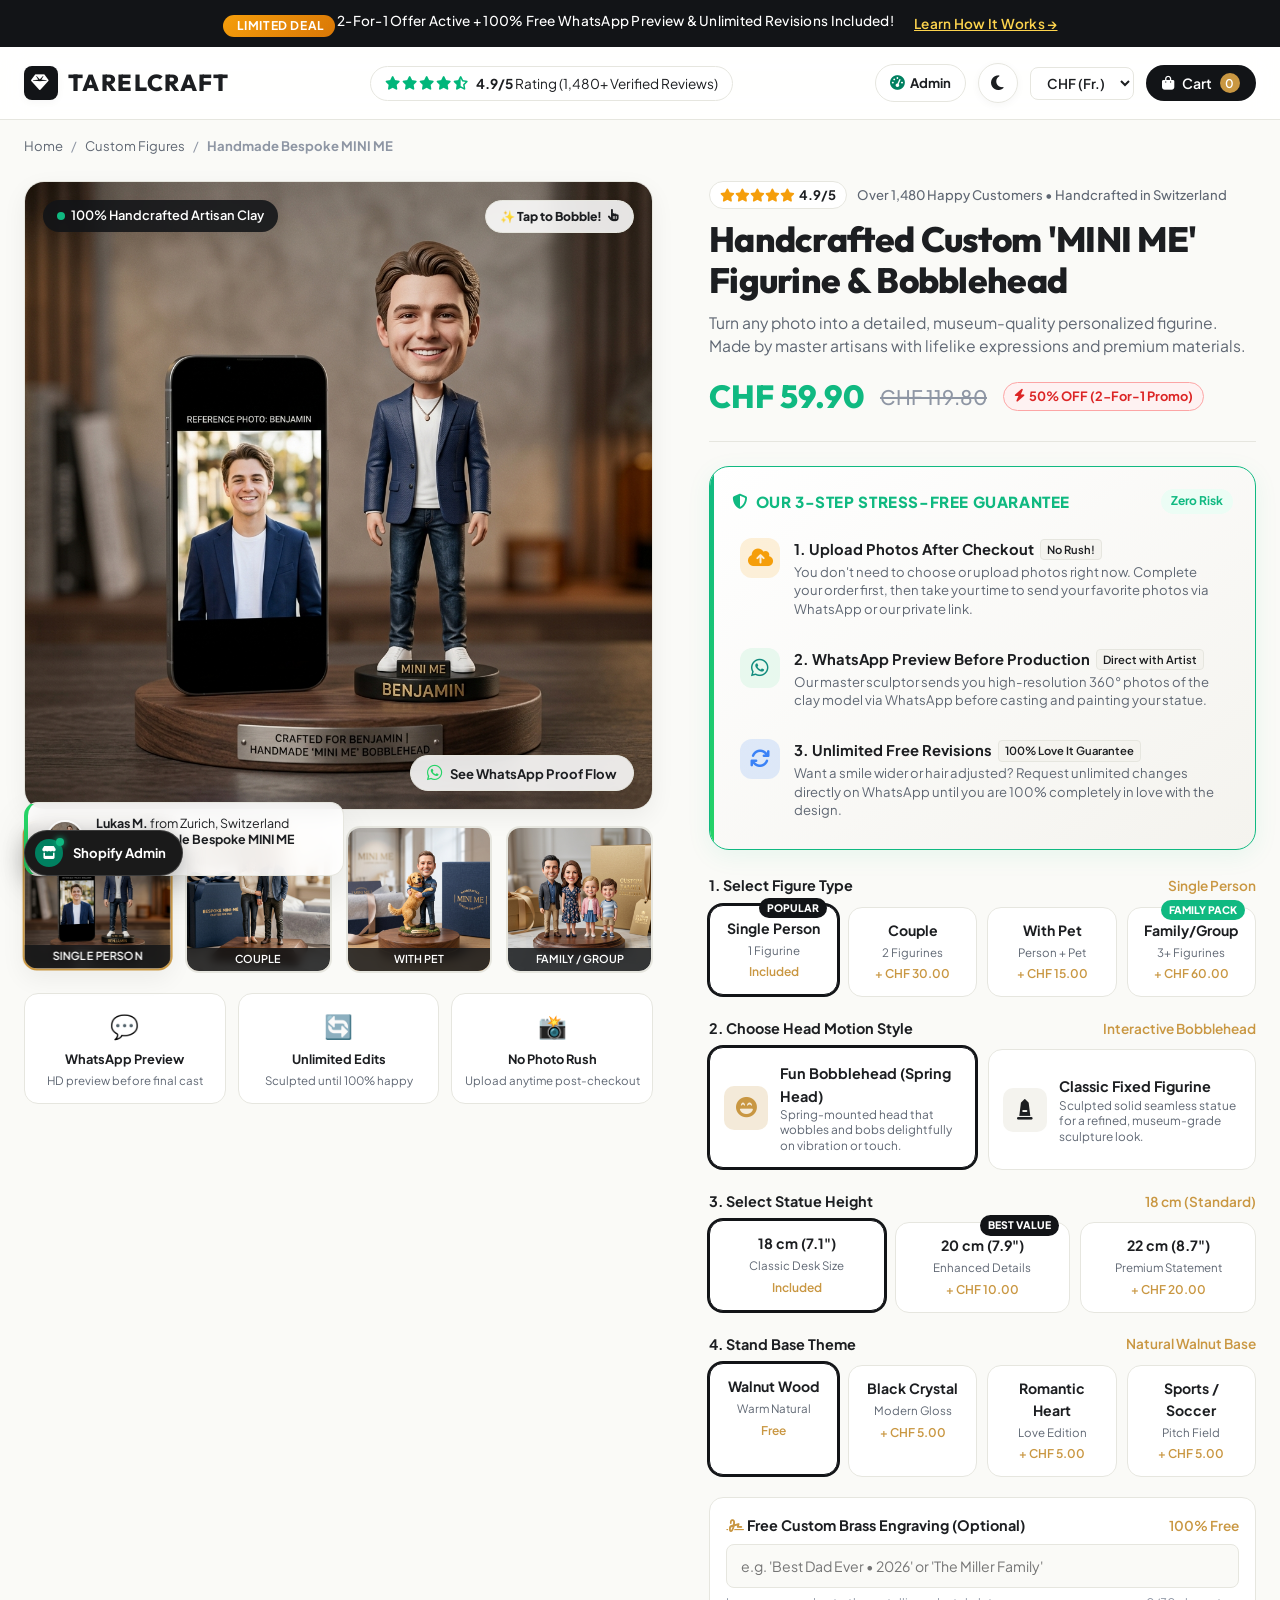
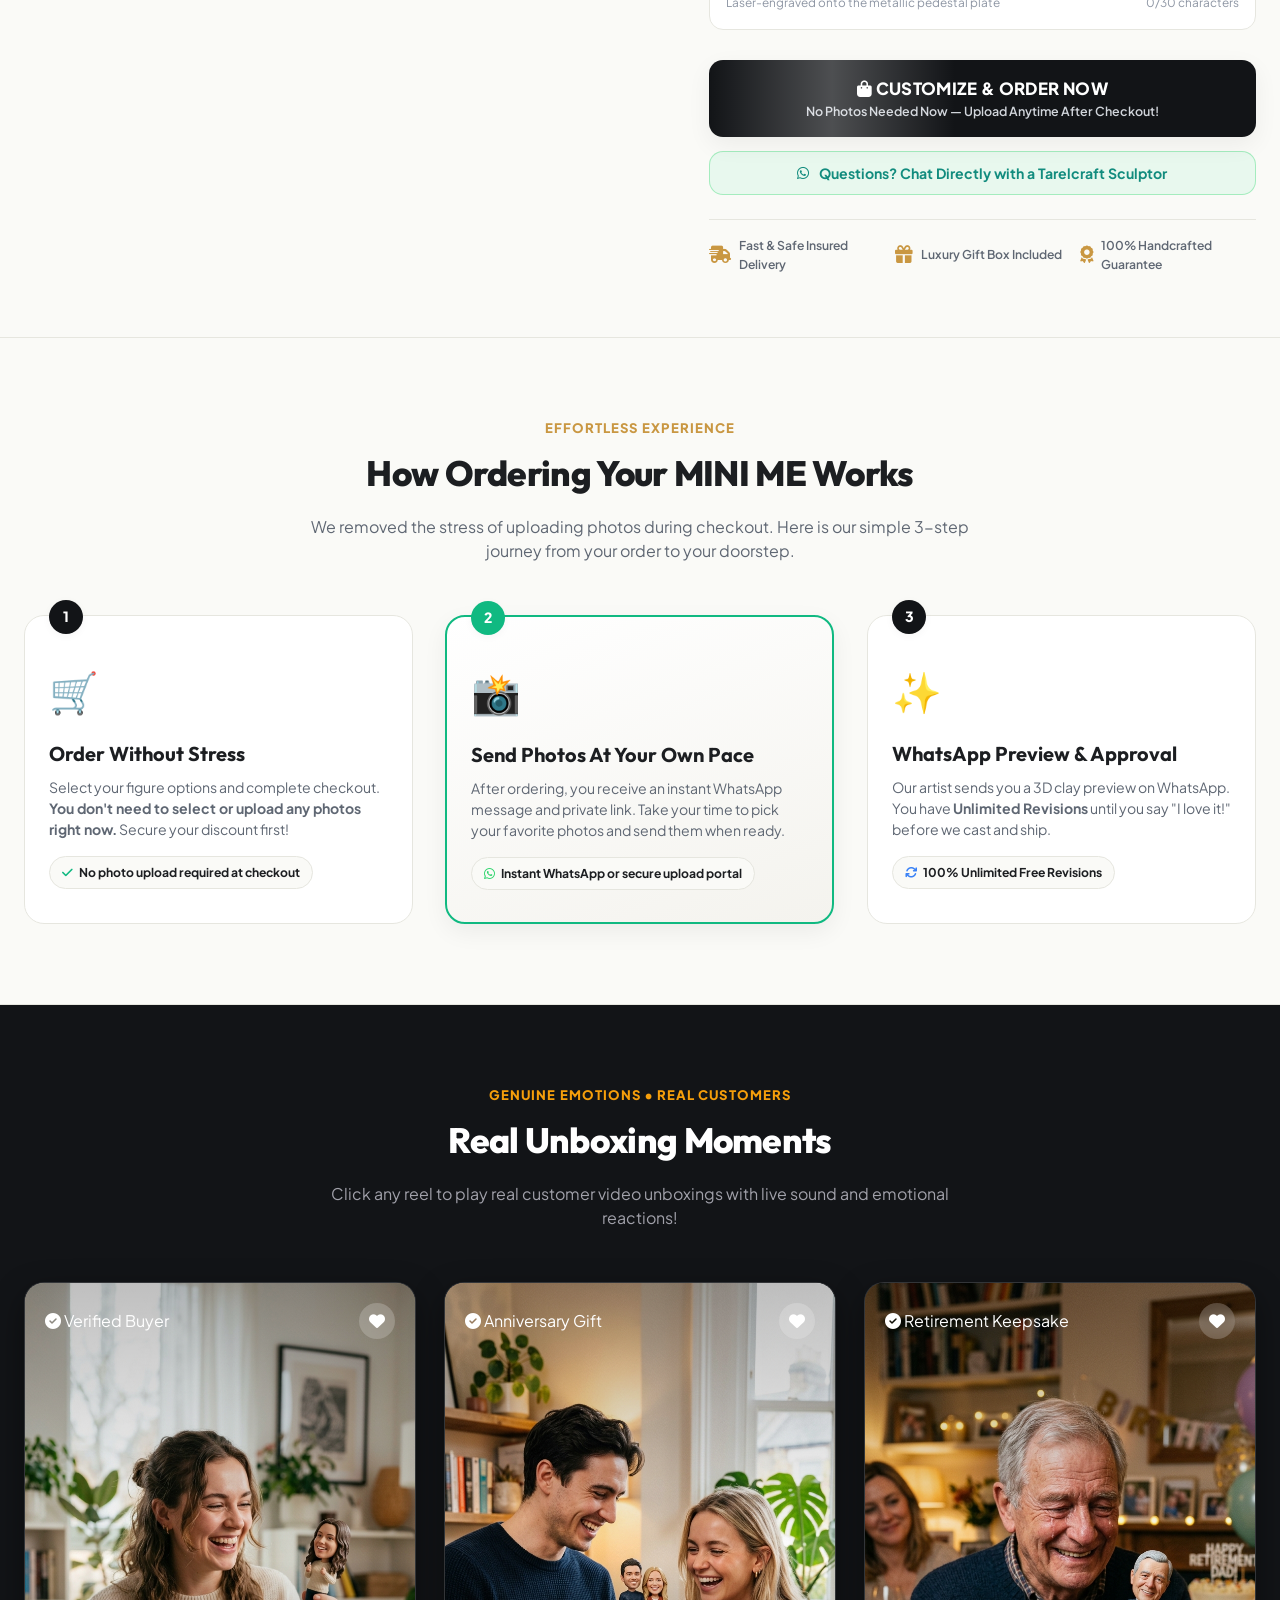
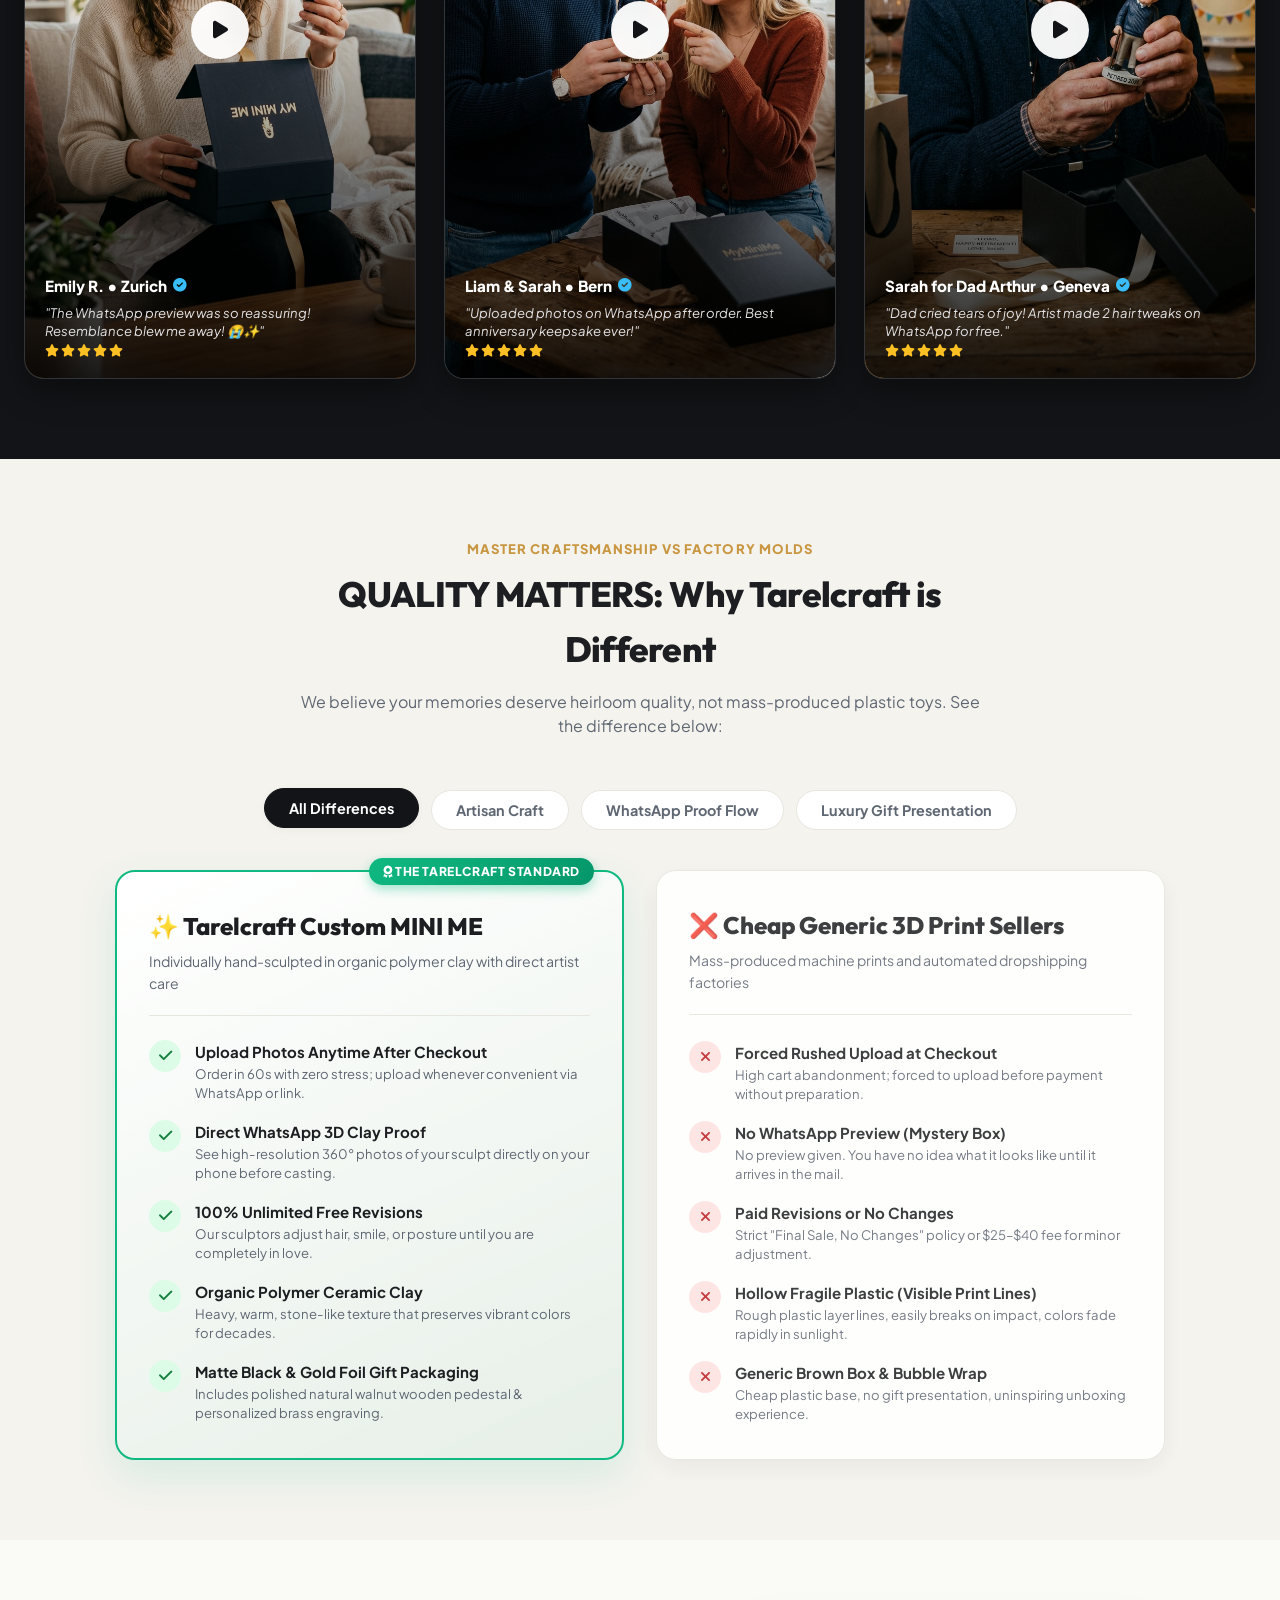
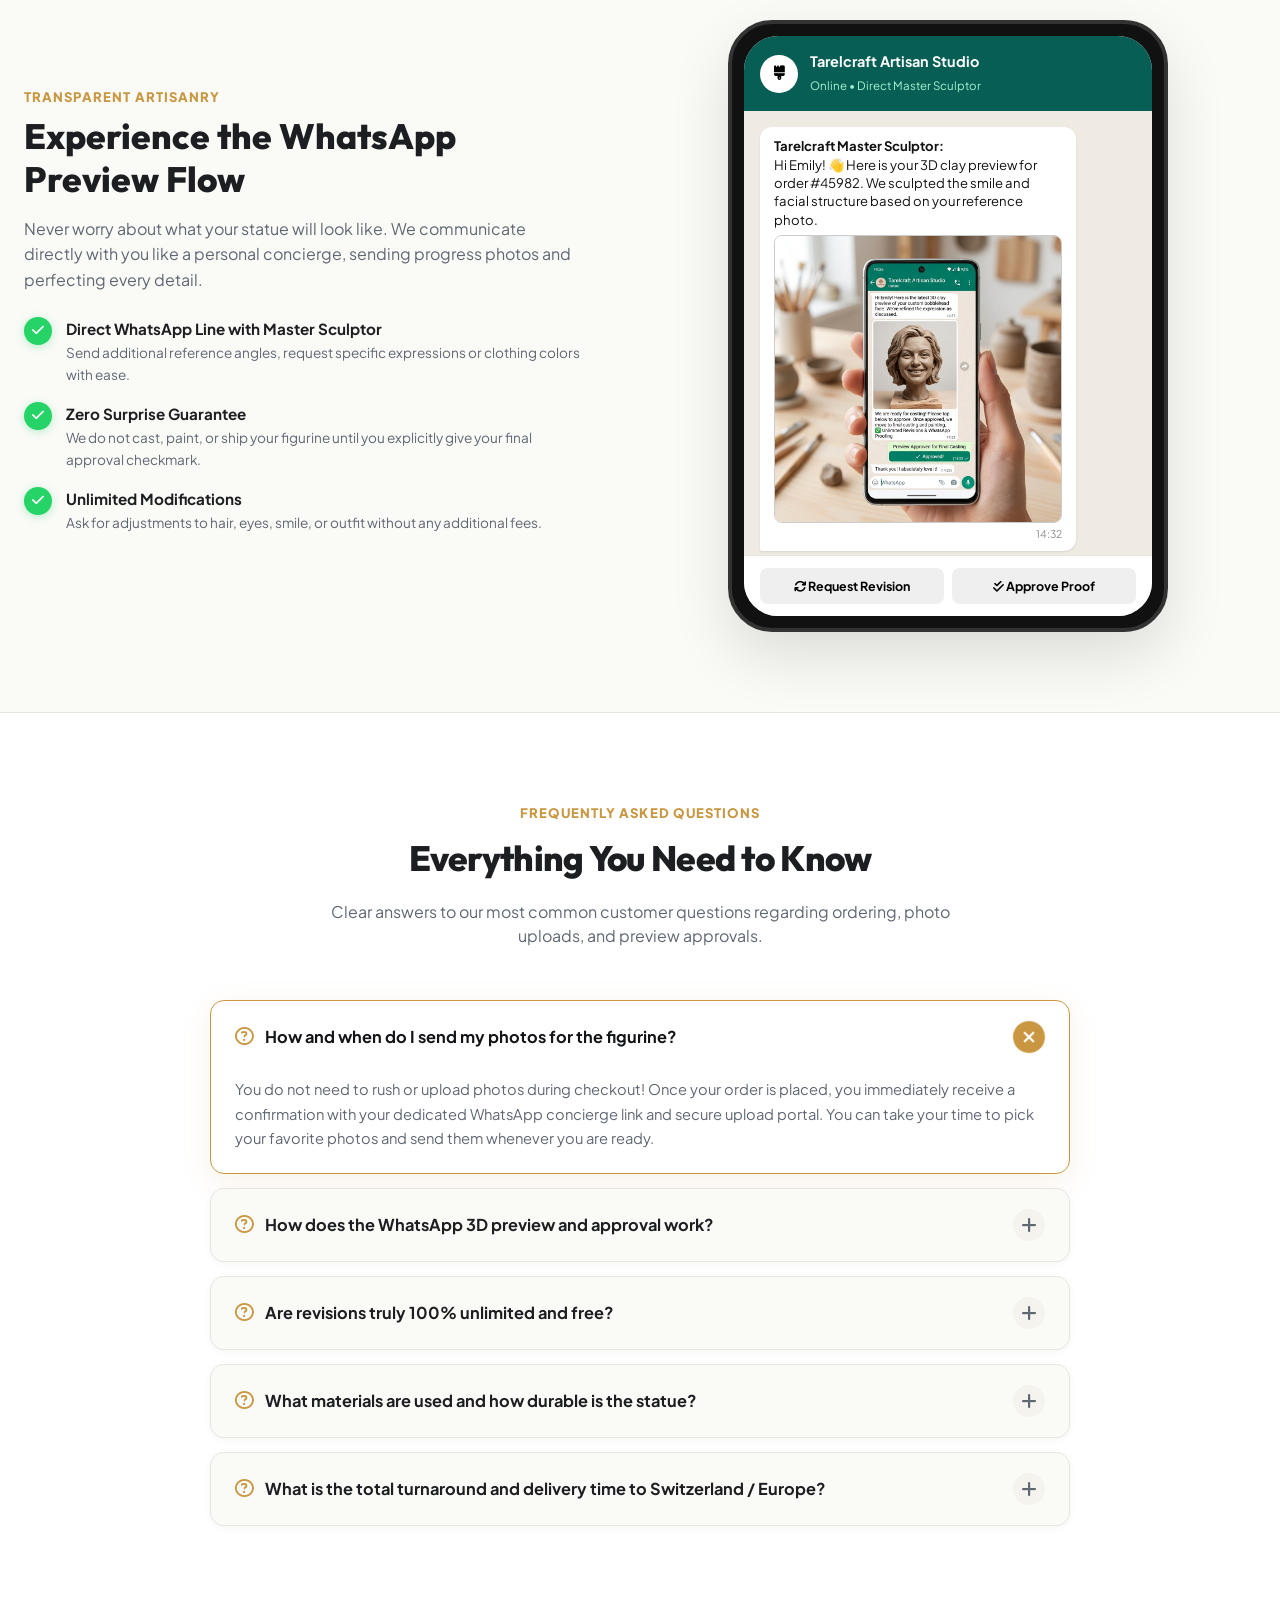
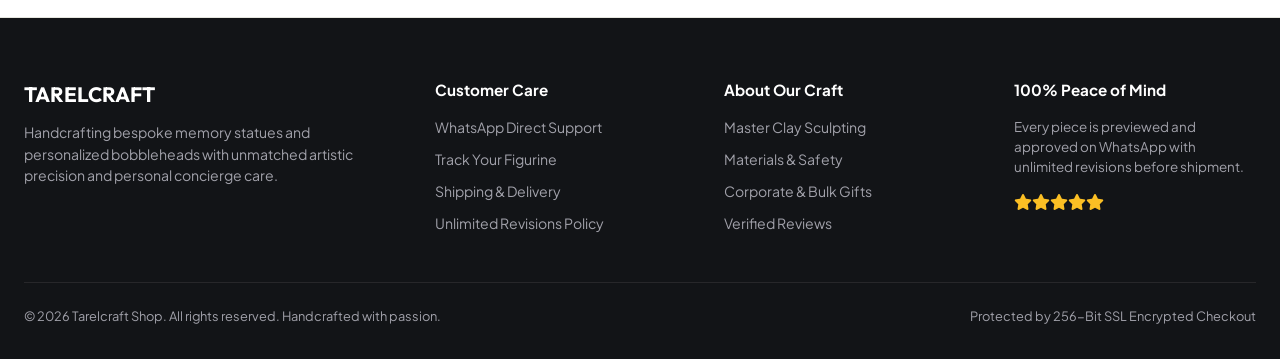
==== index.html @ f9c2d24c "Fix FAQ accordion styling and update Shopify section with boxed full-width layout and WhatsApp featu" ====
<!DOCTYPE html>
<html lang="en" data-theme="light">
<head>
  <meta charset="UTF-8">
  <meta name="viewport" content="width=device-width, initial-scale=1.0">
  <title>Bespoke 'MINI ME' Custom Bobblehead & Figurine | Tarelcraft</title>
  <meta name="description" content="Handcrafted personalized Mini Me bobbleheads and figurines made from your photos. Free WhatsApp preview before production, unlimited revisions, and stress-free photo upload after checkout.">
  
  <!-- Google Fonts -->
  <link rel="preconnect" href="https://fonts.googleapis.com">
  <link rel="preconnect" href="https://fonts.gstatic.com" crossorigin>
  <link href="https://fonts.googleapis.com/css2?family=Outfit:wght@400;500;600;700;800;900&family=Playfair+Display:ital,wght@0,600;0,700;1,600&family=Plus+Jakarta+Sans:wght@400;500;600;700;800&display=swap" rel="stylesheet">
  
  <!-- FontAwesome Icons -->
  <link rel="stylesheet" href="https://cdnjs.cloudflare.com/ajax/libs/font-awesome/6.5.1/css/all.min.css">
  
  <!-- Custom Stylesheet -->
  <link rel="stylesheet" href="css/style.css">
</head>
<body>

  <!-- Confetti Canvas for Celebrations -->
  <canvas id="confetti-canvas"></canvas>

  <!-- TOP ANNOUNCEMENT BAR -->
  <div class="announcement-bar">
    <span><span class="badge-pill"><i class="fa-solid fa-sparkles"></i> LIMITED DEAL</span> <strong>2-For-1 Offer Active</strong> + 100% Free WhatsApp Preview & Unlimited Revisions Included!</span>
    <a href="#how-it-works">Learn How It Works →</a>
  </div>

  <!-- SITE HEADER WITH THEME TOGGLE -->
  <header class="site-header">
    <div class="container">
      <div class="header-inner">
        <a href="#" class="brand-logo">
          <div class="logo-icon"><i class="fa-solid fa-gem"></i></div>
          <span>TARELCRAFT</span>
        </a>

        <div class="header-trust-badge">
          <div class="trustpilot-stars">
            <i class="fa-solid fa-star"></i>
            <i class="fa-solid fa-star"></i>
            <i class="fa-solid fa-star"></i>
            <i class="fa-solid fa-star"></i>
            <i class="fa-solid fa-star-half-stroke"></i>
          </div>
          <span><strong>4.9/5</strong> Rating (1,480+ Verified Reviews)</span>
        </div>

        <div class="header-actions">
          <!-- Shopify Admin Shortcut -->
          <a href="admin.html" class="header-admin-btn" title="Open Shopify-Style Admin Dashboard">
            <i class="fa-solid fa-gauge-high"></i>
            <span>Admin</span>
          </a>

          <!-- Light / Dark Theme Switcher Button -->
          <button class="theme-toggle-btn" id="theme-toggle-btn" title="Toggle Light / Dark Theme">
            <i class="fa-solid fa-moon"></i>
          </button>

          <!-- Currency Selector -->
          <select id="currency-selector" class="currency-selector">
            <option value="CHF">CHF (Fr.)</option>
            <option value="EUR">EUR (€)</option>
            <option value="USD">USD ($)</option>
          </select>

          <!-- Cart Button -->
          <button class="cart-button" id="header-cart-btn">
            <i class="fa-solid fa-bag-shopping"></i>
            <span>Cart</span>
            <span class="cart-count" id="cart-count-badge">0</span>
          </button>
        </div>
      </div>
    </div>
  </header>

  <!-- BREADCRUMB NAVIGATION -->
  <div class="container">
    <nav class="breadcrumb-nav">
      <a href="#">Home</a>
      <span>/</span>
      <a href="#">Custom Figures</a>
      <span>/</span>
      <strong>Handmade Bespoke MINI ME</strong>
    </nav>
  </div>

  <!-- MAIN PRODUCT SECTION -->
  <main class="product-main-section">
    <div class="container">
      <div class="product-layout-grid">

        <!-- LEFT COLUMN: STICKY MEDIA GALLERY -->
        <div class="product-gallery-sticky reveal-on-scroll delay-1">
          <div class="main-image-viewport">
            <div class="gallery-floating-badge">
              <span class="pulse-dot"></span>
              <span>100% Handcrafted Artisan Clay</span>
            </div>

            <!-- Interactive Bobblehead Trigger Pill -->
            <div class="bobble-interactive-pill" id="bobble-trigger-pill">
              <span>✨ Tap to Bobble!</span>
              <i class="fa-solid fa-hand-pointer"></i>
            </div>

            <img id="main-product-img" src="assets/images/hero-bobblehead.jpg" alt="Handmade Custom Mini Me Bobblehead Figurine">

            <button class="gallery-interactive-trigger" id="upload-info-trigger">
              <i class="fa-brands fa-whatsapp" style="color: #25D366; font-size: 1.1rem;"></i>
              <span>See WhatsApp Proof Flow</span>
            </button>
          </div>

          <!-- THUMBNAIL STRIP (SYNCED WITH FIGURE TYPES) -->
          <div class="thumbnail-strip">
            <div class="thumb-item active" data-img="assets/images/hero-bobblehead.jpg" data-type="single">
              <img src="assets/images/hero-bobblehead.jpg" alt="Single Custom Bobblehead">
              <div class="thumb-label">Single Person</div>
            </div>
            <div class="thumb-item" data-img="assets/images/couple-figure.jpg" data-type="couple">
              <img src="assets/images/couple-figure.jpg" alt="Couple Custom Figurine">
              <div class="thumb-label">Couple</div>
            </div>
            <div class="thumb-item" data-img="assets/images/pet-figure.jpg" data-type="pet">
              <img src="assets/images/pet-figure.jpg" alt="With Pet Custom Figurine">
              <div class="thumb-label">With Pet</div>
            </div>
            <div class="thumb-item" data-img="assets/images/family-figure.jpg" data-type="family">
              <img src="assets/images/family-figure.jpg" alt="Family / Group Custom Figurine">
              <div class="thumb-label">Family / Group</div>
            </div>
          </div>

          <!-- GALLERY MICRO VALUE CARDS -->
          <div class="gallery-features-row">
            <div class="gallery-feature-card">
              <div class="icon">💬</div>
              <h4>WhatsApp Preview</h4>
              <p>HD preview before final cast</p>
            </div>
            <div class="gallery-feature-card">
              <div class="icon">🔄</div>
              <h4>Unlimited Edits</h4>
              <p>Sculpted until 100% happy</p>
            </div>
            <div class="gallery-feature-card">
              <div class="icon">📸</div>
              <h4>No Photo Rush</h4>
              <p>Upload anytime post-checkout</p>
            </div>
          </div>
        </div>

        <!-- RIGHT COLUMN: PRODUCT BUY BOX & CONFIGURATOR -->
        <div class="product-info-column reveal-on-scroll delay-2">

          <!-- PRODUCT TITLE & PRICING -->
          <div class="product-meta-header">
            <div class="rating-eyebrow">
              <div class="stars-badge">
                <span class="stars"><i class="fa-solid fa-star"></i><i class="fa-solid fa-star"></i><i class="fa-solid fa-star"></i><i class="fa-solid fa-star"></i><i class="fa-solid fa-star"></i></span>
                <span>4.9/5</span>
              </div>
              <span class="social-proof-text">Over 1,480 Happy Customers • Handcrafted in Switzerland</span>
            </div>

            <h1 class="product-title">Handcrafted Custom 'MINI ME' Figurine & Bobblehead</h1>
            <p class="product-subtitle">Turn any photo into a detailed, museum-quality personalized figurine. Made by master artisans with lifelike expressions and premium materials.</p>

            <div class="product-price-row">
              <div class="current-price" id="current-price-val">CHF 49.90</div>
              <div class="compare-price" id="compare-price-val">CHF 99.80</div>
              <span class="discount-badge"><i class="fa-solid fa-bolt"></i> 50% OFF (2-For-1 Promo)</span>
            </div>
          </div>

          <!-- THE 3 CORE PILLARS CARD (KEY REQUIREMENTS CALLOUT) -->
          <div class="hero-pillars-card">
            <div class="pillars-header">
              <div class="pillars-title">
                <i class="fa-solid fa-shield-halved text-emerald-600"></i>
                <span>Our 3-Step Stress-Free Guarantee</span>
              </div>
              <span class="pillars-badge">Zero Risk</span>
            </div>

            <div class="pillars-list">
              <!-- Pillar 1: Upload After Checkout -->
              <div class="pillar-item">
                <div class="pillar-icon-box photo-upload">
                  <i class="fa-solid fa-cloud-arrow-up"></i>
                </div>
                <div class="pillar-content">
                  <h4>1. Upload Photos After Checkout <span class="highlight-tag">No Rush!</span></h4>
                  <p>You don't need to choose or upload photos right now. Complete your order first, then take your time to send your favorite photos via WhatsApp or our private link.</p>
                </div>
              </div>

              <!-- Pillar 2: WhatsApp Preview -->
              <div class="pillar-item">
                <div class="pillar-icon-box whatsapp">
                  <i class="fa-brands fa-whatsapp"></i>
                </div>
                <div class="pillar-content">
                  <h4>2. WhatsApp Preview Before Production <span class="highlight-tag">Direct with Artist</span></h4>
                  <p>Our master sculptor sends you high-resolution 360° photos of the clay model via WhatsApp before casting and painting your statue.</p>
                </div>
              </div>

              <!-- Pillar 3: Unlimited Revisions -->
              <div class="pillar-item">
                <div class="pillar-icon-box revisions">
                  <i class="fa-solid fa-arrows-rotate"></i>
                </div>
                <div class="pillar-content">
                  <h4>3. Unlimited Free Revisions <span class="highlight-tag">100% Love It Guarantee</span></h4>
                  <p>Want a smile wider or hair adjusted? Request unlimited changes directly on WhatsApp until you are 100% completely in love with the design.</p>
                </div>
              </div>
            </div>
          </div>

          <!-- PRODUCT CONFIGURATOR -->
          <div class="configurator-block">

            <!-- OPTION 1: FIGURE TYPE (LIVE SWITCHER) -->
            <div class="option-group">
              <div class="option-header">
                <span class="option-title">1. Select Figure Type</span>
                <span class="option-selected-val" id="selected-figure-val">Single Person</span>
              </div>
              <div class="variant-grid cols-4">
                <div class="variant-card figure-card active" data-figure="single">
                  <span class="badge-popular">Popular</span>
                  <span class="v-title">Single Person</span>
                  <span class="v-sub">1 Figurine</span>
                  <span class="v-price-extra">Included</span>
                </div>
                <div class="variant-card figure-card" data-figure="couple">
                  <span class="v-title">Couple</span>
                  <span class="v-sub">2 Figurines</span>
                  <span class="v-price-extra">+ CHF 30.00</span>
                </div>
                <div class="variant-card figure-card" data-figure="pet">
                  <span class="v-title">With Pet</span>
                  <span class="v-sub">Person + Pet</span>
                  <span class="v-price-extra">+ CHF 15.00</span>
                </div>
                <div class="variant-card figure-card" data-figure="family">
                  <span class="badge-popular" style="background:#10B981; color:#fff;">Family Pack</span>
                  <span class="v-title">Family/Group</span>
                  <span class="v-sub">3+ Figurines</span>
                  <span class="v-price-extra">+ CHF 60.00</span>
                </div>
              </div>
            </div>

            <!-- OPTION 2: HEAD MOTION STYLE -->
            <div class="option-group">
              <div class="option-header">
                <span class="option-title">2. Choose Head Motion Style</span>
                <span class="option-selected-val">Interactive Bobblehead</span>
              </div>
              <div class="head-style-container">
                <div class="head-style-card active" data-head="bobblehead">
                  <div class="icon-demo"><i class="fa-solid fa-face-laugh-beam"></i></div>
                  <div class="head-style-info">
                    <h5>Fun Bobblehead (Spring Head)</h5>
                    <p>Spring-mounted head that wobbles and bobs delightfully on vibration or touch.</p>
                  </div>
                </div>

                <div class="head-style-card" data-head="fixed">
                  <div class="icon-demo"><i class="fa-solid fa-monument"></i></div>
                  <div class="head-style-info">
                    <h5>Classic Fixed Figurine</h5>
                    <p>Sculpted solid seamless statue for a refined, museum-grade sculpture look.</p>
                  </div>
                </div>
              </div>
            </div>

            <!-- OPTION 3: STATUE HEIGHT -->
            <div class="option-group">
              <div class="option-header">
                <span class="option-title">3. Select Statue Height</span>
                <span class="option-selected-val" id="selected-height-val">18 cm (Standard)</span>
              </div>
              <div class="variant-grid cols-3">
                <div class="variant-card height-card active" data-height="18cm">
                  <span class="v-title">18 cm (7.1")</span>
                  <span class="v-sub">Classic Desk Size</span>
                  <span class="v-price-extra">Included</span>
                </div>
                <div class="variant-card height-card" data-height="20cm">
                  <span class="badge-popular">Best Value</span>
                  <span class="v-title">20 cm (7.9")</span>
                  <span class="v-sub">Enhanced Details</span>
                  <span class="v-price-extra">+ CHF 10.00</span>
                </div>
                <div class="variant-card height-card" data-height="22cm">
                  <span class="v-title">22 cm (8.7")</span>
                  <span class="v-sub">Premium Statement</span>
                  <span class="v-price-extra">+ CHF 20.00</span>
                </div>
              </div>
            </div>

            <!-- OPTION 4: BASE THEME & ENGRAVING -->
            <div class="option-group">
              <div class="option-header">
                <span class="option-title">4. Stand Base Theme</span>
                <span class="option-selected-val">Natural Walnut Base</span>
              </div>
              <div class="variant-grid cols-4">
                <div class="variant-card base-card active" data-base="walnut">
                  <span class="v-title">Walnut Wood</span>
                  <span class="v-sub">Warm Natural</span>
                  <span class="v-price-extra">Free</span>
                </div>
                <div class="variant-card base-card" data-base="acrylic">
                  <span class="v-title">Black Crystal</span>
                  <span class="v-sub">Modern Gloss</span>
                  <span class="v-price-extra">+ CHF 5.00</span>
                </div>
                <div class="variant-card base-card" data-base="heart">
                  <span class="v-title">Romantic Heart</span>
                  <span class="v-sub">Love Edition</span>
                  <span class="v-price-extra">+ CHF 5.00</span>
                </div>
                <div class="variant-card base-card" data-base="soccer">
                  <span class="v-title">Sports / Soccer</span>
                  <span class="v-sub">Pitch Field</span>
                  <span class="v-price-extra">+ CHF 5.00</span>
                </div>
              </div>
            </div>

            <!-- FREE CUSTOM ENGRAVING PLATE -->
            <div class="engraving-box">
              <div class="option-header">
                <span class="option-title"><i class="fa-solid fa-signature" style="color: #C99742;"></i> Free Custom Brass Engraving (Optional)</span>
                <span class="option-selected-val">100% Free</span>
              </div>
              <div class="engraving-input-wrap">
                <input type="text" id="engraving-input" class="engraving-input" placeholder="e.g. 'Best Dad Ever • 2026' or 'The Miller Family'" maxlength="30">
                <div class="engraving-hint">
                  <span>Laser-engraved onto the metallic pedestal plate</span>
                  <span id="engraving-count">0/30 characters</span>
                </div>
              </div>
            </div>

          </div>

          <!-- PRIMARY CALL TO ACTION -->
          <div class="cta-action-area">
            <button class="buy-button-main" id="main-buy-btn">
              <span><i class="fa-solid fa-bag-shopping"></i> CUSTOMIZE & ORDER NOW</span>
              <span class="btn-sub-label">No Photos Needed Now — Upload Anytime After Checkout!</span>
            </button>

            <button class="whatsapp-assist-btn" id="whatsapp-modal-trigger">
              <i class="fa-brands fa-whatsapp"></i>
              <span>Questions? Chat Directly with a Tarelcraft Sculptor</span>
            </button>

            <!-- TRUST INDICATORS ROW -->
            <div class="trust-indicators-row">
              <div class="trust-item">
                <i class="fa-solid fa-truck-fast t-icon"></i>
                <span>Fast & Safe Insured Delivery</span>
              </div>
              <div class="trust-item">
                <i class="fa-solid fa-gift t-icon"></i>
                <span>Luxury Gift Box Included</span>
              </div>
              <div class="trust-item">
                <i class="fa-solid fa-award t-icon"></i>
                <span>100% Handcrafted Guarantee</span>
              </div>
            </div>
          </div>

        </div>
      </div>
    </div>
  </main>

  <!-- SECTION 2: HOW IT WORKS (STRESS-FREE 3 STEPS) -->
  <section class="process-section" id="how-it-works">
    <div class="container">
      <div class="section-head reveal-on-scroll">
        <div class="section-eyebrow">EFFORTLESS EXPERIENCE</div>
        <h2 class="section-title">How Ordering Your MINI ME Works</h2>
        <p class="section-subtitle">We removed the stress of uploading photos during checkout. Here is our simple 3-step journey from your order to your doorstep.</p>
      </div>

      <div class="steps-timeline-grid">
        <!-- Step 1 -->
        <div class="step-card reveal-on-scroll delay-1">
          <div class="step-number">1</div>
          <div class="step-icon-area">🛒</div>
          <h3>Order Without Stress</h3>
          <p>Select your figure options and complete checkout. <strong>You don't need to select or upload any photos right now.</strong> Secure your discount first!</p>
          <div class="card-highlight-pill"><i class="fa-solid fa-check" style="color: #10B981;"></i> No photo upload required at checkout</div>
        </div>

        <!-- Step 2 -->
        <div class="step-card featured reveal-on-scroll delay-2">
          <div class="step-number">2</div>
          <div class="step-icon-area">📸</div>
          <h3>Send Photos At Your Own Pace</h3>
          <p>After ordering, you receive an instant WhatsApp message and private link. Take your time to pick your favorite photos and send them when ready.</p>
          <div class="card-highlight-pill"><i class="fa-brands fa-whatsapp" style="color: #25D366;"></i> Instant WhatsApp or secure upload portal</div>
        </div>

        <!-- Step 3 -->
        <div class="step-card reveal-on-scroll delay-3">
          <div class="step-number">3</div>
          <div class="step-icon-area">✨</div>
          <h3>WhatsApp Preview & Approval</h3>
          <p>Our artist sends you a 3D clay preview on WhatsApp. You have <strong>Unlimited Revisions</strong> until you say "I love it!" before we cast and ship.</p>
          <div class="card-highlight-pill"><i class="fa-solid fa-arrows-rotate" style="color: #3B82F6;"></i> 100% Unlimited Free Revisions</div>
        </div>
      </div>
    </div>
  </section>

  <!-- ==========================================================================
       SECTION 2.5: REAL UNBOXING MOMENTS (AUTHENTIC PLAYABLE VIDEOS)
       ========================================================================== -->
  <section class="unboxing-section">
    <div class="container">
      <div class="section-head reveal-on-scroll">
        <div class="section-eyebrow" style="color: #F59E0B;">GENUINE EMOTIONS • REAL CUSTOMERS</div>
        <h2 class="section-title">Real Unboxing Moments</h2>
        <p class="section-subtitle">Click any reel to play real customer video unboxings with live sound and emotional reactions!</p>
      </div>

      <div class="unboxing-reels-grid">
        <!-- Reel Card 1 with Real Tarelcraft Unboxing Video -->
        <div class="unboxing-reel-card reveal-on-scroll delay-1" data-reel-index="0">
          <video class="reel-preview-video" poster="assets/images/unboxing-1.jpg" loop muted playsinline preload="metadata">
            <source src="assets/videos/unboxing-1.mp4" type="video/mp4">
            <source src="https://tarelcraft.com/cdn/shop/videos/c/vp/60f6bbcf350f44228c57ce5410424d05/60f6bbcf350f44228c57ce5410424d05.HD-1080p-7.2Mbps-50901326.mp4?v=0" type="video/mp4">
          </video>
          <img src="assets/images/unboxing-1.jpg" alt="Emily unboxing her custom Mini Me bobblehead" class="reel-fallback-poster">
          <div class="reel-play-btn"><i class="fa-solid fa-play"></i></div>
          <div class="reel-overlay">
            <div class="reel-top-tags">
              <span class="reel-badge"><i class="fa-brands fa-instagram"></i> @emily_lifestyle</span>
              <button class="reel-like-btn" title="Like this unboxing"><i class="fa-solid fa-heart"></i></button>
            </div>
            <div class="reel-bottom-info">
              <div class="reel-stars">
                <i class="fa-solid fa-star"></i><i class="fa-solid fa-star"></i><i class="fa-solid fa-star"></i><i class="fa-solid fa-star"></i><i class="fa-solid fa-star"></i>
              </div>
              <div class="reel-customer-name">
                <span>Emily R., Zurich</span>
                <i class="fa-solid fa-circle-check verified-check" title="Verified Customer"></i>
              </div>
              <p class="reel-quote">"The WhatsApp preview was so reassuring! When it arrived in the gold box, the resemblance blew me away! 😭✨"</p>
            </div>
          </div>
        </div>

        <!-- Reel Card 2 with Real Tarelcraft Unboxing Video -->
        <div class="unboxing-reel-card reveal-on-scroll delay-2" data-reel-index="1">
          <video class="reel-preview-video" poster="assets/images/unboxing-2.jpg" loop muted playsinline preload="metadata">
            <source src="assets/videos/unboxing-2.mp4" type="video/mp4">
            <source src="https://tarelcraft.com/cdn/shop/videos/c/vp/ea4909b6b23b4e46875a3cc0b2c6970a/ea4909b6b23b4e46875a3cc0b2c6970a.HD-1080p-7.2Mbps-83368704.mp4?v=0" type="video/mp4">
          </video>
          <img src="assets/images/unboxing-2.jpg" alt="Couple unboxing anniversary custom figurine" class="reel-fallback-poster">
          <div class="reel-play-btn"><i class="fa-solid fa-play"></i></div>
          <div class="reel-overlay">
            <div class="reel-top-tags">
              <span class="reel-badge"><i class="fa-brands fa-tiktok"></i> @liam_sarah</span>
              <button class="reel-like-btn" title="Like this unboxing"><i class="fa-solid fa-heart"></i></button>
            </div>
            <div class="reel-bottom-info">
              <div class="reel-stars">
                <i class="fa-solid fa-star"></i><i class="fa-solid fa-star"></i><i class="fa-solid fa-star"></i><i class="fa-solid fa-star"></i><i class="fa-solid fa-star"></i>
              </div>
              <div class="reel-customer-name">
                <span>Liam & Sarah, Bern</span>
                <i class="fa-solid fa-circle-check verified-check" title="Verified Customer"></i>
              </div>
              <p class="reel-quote">"We ordered without photos first, then sent our favorite trip photos on WhatsApp. Best anniversary gift ever!"</p>
            </div>
          </div>
        </div>

        <!-- Reel Card 3 with Real Tarelcraft Unboxing Video -->
        <div class="unboxing-reel-card reveal-on-scroll delay-3" data-reel-index="2">
          <video class="reel-preview-video" poster="assets/images/unboxing-3.jpg" loop muted playsinline preload="metadata">
            <source src="assets/videos/unboxing-3.mp4" type="video/mp4">
            <source src="https://tarelcraft.com/cdn/shop/videos/c/vp/ea8367eefbb84d70925e3c9160f73a6a/ea8367eefbb84d70925e3c9160f73a6a.HD-1080p-7.2Mbps-86226255.mp4?v=0" type="video/mp4">
          </video>
          <img src="assets/images/unboxing-3.jpg" alt="Dad laughing with tears of joy holding his retirement custom bobblehead" class="reel-fallback-poster">
          <div class="reel-play-btn"><i class="fa-solid fa-play"></i></div>
          <div class="reel-overlay">
            <div class="reel-top-tags">
              <span class="reel-badge"><i class="fa-solid fa-gift"></i> Retirement Surprise</span>
              <button class="reel-like-btn" title="Like this unboxing"><i class="fa-solid fa-heart"></i></button>
            </div>
            <div class="reel-bottom-info">
              <div class="reel-stars">
                <i class="fa-solid fa-star"></i><i class="fa-solid fa-star"></i><i class="fa-solid fa-star"></i><i class="fa-solid fa-star"></i><i class="fa-solid fa-star"></i>
              </div>
              <div class="reel-customer-name">
                <span>Sarah (for Dad Arthur), Geneva</span>
                <i class="fa-solid fa-circle-check verified-check" title="Verified Customer"></i>
              </div>
              <p class="reel-quote">"Dad literally cried happy tears! The artist made 2 hair tweaks on WhatsApp for free until it was 100% him."</p>
            </div>
          </div>
        </div>
      </div>
    </div>
  </section>

  <!-- ==========================================================================
       SECTION 3: CREATIVE REDESIGN - QUALITY MATTERS: WHY TARELCRAFT IS DIFFERENT
       ========================================================================== -->
  <section class="creative-comparison-section">
    <div class="container">
      <div class="section-head reveal-on-scroll">
        <div class="section-eyebrow">MASTER CRAFTSMANSHIP VS FACTORY MOLDS</div>
        <h2 class="section-title">QUALITY MATTERS: Why Tarelcraft is Different</h2>
        <p class="section-subtitle">We believe your memories deserve heirloom quality, not mass-produced plastic toys. See the difference below:</p>
      </div>

      <!-- Interactive Category Switcher Tabs -->
      <div class="comp-interactive-tabs reveal-on-scroll delay-1">
        <button class="comp-tab-btn active" data-tab="all">All Differences</button>
        <button class="comp-tab-btn" data-tab="artisan">Artisan Craft</button>
        <button class="comp-tab-btn" data-tab="process">WhatsApp Proof Flow</button>
        <button class="comp-tab-btn" data-tab="packaging">Luxury Gift Presentation</button>
      </div>

      <!-- Side-by-Side Comparison Showcase Cards -->
      <div class="creative-comp-grid reveal-on-scroll delay-2">

        <!-- WINNER: TARELCRAFT CARD -->
        <div class="creative-comp-card tarelcraft-tier">
          <div class="tarelcraft-floating-badge"><i class="fa-solid fa-award"></i> The Tarelcraft Standard</div>
          
          <div class="comp-card-header">
            <h3>✨ Tarelcraft Custom MINI ME</h3>
            <p>Individually hand-sculpted in organic polymer clay with direct artist care</p>
          </div>

          <div class="comp-features-list">
            <div class="comp-feature-row">
              <div class="comp-status-icon success"><i class="fa-solid fa-check"></i></div>
              <div class="comp-feature-text">
                <h4>Upload Photos Anytime After Checkout</h4>
                <p>Order in 60s with zero stress; upload whenever convenient via WhatsApp or link.</p>
              </div>
            </div>

            <div class="comp-feature-row">
              <div class="comp-status-icon success"><i class="fa-solid fa-check"></i></div>
              <div class="comp-feature-text">
                <h4>Direct WhatsApp 3D Clay Proof</h4>
                <p>See high-resolution 360° photos of your sculpt directly on your phone before casting.</p>
              </div>
            </div>

            <div class="comp-feature-row">
              <div class="comp-status-icon success"><i class="fa-solid fa-check"></i></div>
              <div class="comp-feature-text">
                <h4>100% Unlimited Free Revisions</h4>
                <p>Our sculptors adjust hair, smile, or posture until you are completely in love.</p>
              </div>
            </div>

            <div class="comp-feature-row">
              <div class="comp-status-icon success"><i class="fa-solid fa-check"></i></div>
              <div class="comp-feature-text">
                <h4>Organic Polymer Ceramic Clay</h4>
                <p>Heavy, warm, stone-like texture that preserves vibrant colors for decades.</p>
              </div>
            </div>

            <div class="comp-feature-row">
              <div class="comp-status-icon success"><i class="fa-solid fa-check"></i></div>
              <div class="comp-feature-text">
                <h4>Matte Black & Gold Foil Gift Packaging</h4>
                <p>Includes polished natural walnut wooden pedestal & personalized brass engraving.</p>
              </div>
            </div>
          </div>
        </div>

        <!-- LOSER: GENERIC COMPETITOR CARD -->
        <div class="creative-comp-card generic-tier">
          <div class="comp-card-header">
            <h3>❌ Cheap Generic 3D Print Sellers</h3>
            <p>Mass-produced machine prints and automated dropshipping factories</p>
          </div>

          <div class="comp-features-list">
            <div class="comp-feature-row">
              <div class="comp-status-icon fail"><i class="fa-solid fa-xmark"></i></div>
              <div class="comp-feature-text">
                <h4>Forced Rushed Upload at Checkout</h4>
                <p>High cart abandonment; forced to upload before payment without preparation.</p>
              </div>
            </div>

            <div class="comp-feature-row">
              <div class="comp-status-icon fail"><i class="fa-solid fa-xmark"></i></div>
              <div class="comp-feature-text">
                <h4>No WhatsApp Preview (Mystery Box)</h4>
                <p>No preview given. You have no idea what it looks like until it arrives in the mail.</p>
              </div>
            </div>

            <div class="comp-feature-row">
              <div class="comp-status-icon fail"><i class="fa-solid fa-xmark"></i></div>
              <div class="comp-feature-text">
                <h4>Paid Revisions or No Changes</h4>
                <p>Strict "Final Sale, No Changes" policy or $25–$40 fee for minor adjustment.</p>
              </div>
            </div>

            <div class="comp-feature-row">
              <div class="comp-status-icon fail"><i class="fa-solid fa-xmark"></i></div>
              <div class="comp-feature-text">
                <h4>Hollow Fragile Plastic (Visible Print Lines)</h4>
                <p>Rough plastic layer lines, easily breaks on impact, colors fade rapidly in sunlight.</p>
              </div>
            </div>

            <div class="comp-feature-row">
              <div class="comp-status-icon fail"><i class="fa-solid fa-xmark"></i></div>
              <div class="comp-feature-text">
                <h4>Generic Brown Box & Bubble Wrap</h4>
                <p>Cheap plastic base, no gift presentation, uninspiring unboxing experience.</p>
              </div>
            </div>
          </div>
        </div>

      </div>
    </div>
  </section>

  <!-- SECTION 4: INTERACTIVE WHATSAPP PROOF SIMULATOR -->
  <section class="whatsapp-experience-section">
    <div class="container">
      <div class="wa-sim-wrapper">
        <div class="wa-sim-content reveal-on-scroll delay-1">
          <div class="section-eyebrow">TRANSPARENT ARTISANRY</div>
          <h2>Experience the WhatsApp Preview Flow</h2>
          <p>Never worry about what your statue will look like. We communicate directly with you like a personal concierge, sending progress photos and perfecting every detail.</p>

          <div class="wa-bullet-points">
            <div class="wa-bullet">
              <div class="icon-circle"><i class="fa-solid fa-check"></i></div>
              <div>
                <h4>Direct WhatsApp Line with Master Sculptor</h4>
                <p>Send additional reference angles, request specific expressions or clothing colors with ease.</p>
              </div>
            </div>

            <div class="wa-bullet">
              <div class="icon-circle"><i class="fa-solid fa-check"></i></div>
              <div>
                <h4>Zero Surprise Guarantee</h4>
                <p>We do not cast, paint, or ship your figurine until you explicitly give your final approval checkmark.</p>
              </div>
            </div>

            <div class="wa-bullet">
              <div class="icon-circle"><i class="fa-solid fa-check"></i></div>
              <div>
                <h4>Unlimited Modifications</h4>
                <p>Ask for adjustments to hair, eyes, smile, or outfit without any additional fees.</p>
              </div>
            </div>
          </div>
        </div>

        <!-- SMARTPHONE INTERACTIVE SIMULATOR FRAME -->
        <div class="phone-mockup-frame reveal-on-scroll delay-2">
          <div class="phone-screen">
            <div class="phone-top-bar">
              <div class="wa-avatar"><i class="fa-solid fa-brush"></i></div>
              <div class="wa-header-info">
                <h4>Tarelcraft Artisan Studio</h4>
                <span>Online • Direct Master Sculptor</span>
              </div>
            </div>

            <div class="phone-chat-body" id="phone-chat-body">
              <div class="chat-bubble incoming">
                <strong>Tarelcraft Master Sculptor:</strong><br>
                Hi Emily! 👋 Here is your 3D clay preview for order #45982. We sculpted the smile and facial structure based on your reference photo.
                <div class="proof-img-card">
                  <img src="assets/images/whatsapp-proof.jpg" alt="WhatsApp Clay Preview Proof">
                </div>
                <div class="chat-time">14:32</div>
              </div>

              <div class="chat-bubble incoming">
                How does this expression look to you? Tap below to approve or let us know if you would like any revisions!
                <div class="chat-time">14:33</div>
              </div>

              <div class="typing-bubble" id="typing-bubble">
                <div class="typing-dots">
                  <span></span>
                  <span></span>
                  <span></span>
                </div>
              </div>
            </div>

            <div class="phone-actions-interactive">
              <button class="sim-btn sim-edit-btn" id="sim-edit-btn">
                <i class="fa-solid fa-arrows-rotate"></i> Request Revision
              </button>
              <button class="sim-btn sim-approve-sculpt" id="sim-approve-btn">
                <i class="fa-solid fa-check-double"></i> Approve Proof
              </button>
            </div>
          </div>
        </div>
      </div>
    </div>
  </section>

  <!-- SECTION 5: FREQUENTLY ASKED QUESTIONS -->
  <section class="faq-section">
    <div class="container">
      <div class="section-head reveal-on-scroll">
        <div class="section-eyebrow">FREQUENTLY ASKED QUESTIONS</div>
        <h2 class="section-title">Everything You Need to Know</h2>
        <p class="section-subtitle">Clear answers to our most common customer questions regarding ordering, photo uploads, and preview approvals.</p>
      </div>

      <div class="faq-accordion-list reveal-on-scroll delay-1">
        <!-- FAQ 1 -->
        <div class="faq-card open">
          <button class="faq-question-btn">
            <span class="faq-q-text"><i class="fa-regular fa-circle-question faq-icon"></i> Do I really not need to upload my photos right now during ordering?</span>
            <span class="faq-toggle-icon"><i class="fa-solid fa-plus"></i></span>
          </button>
          <div class="faq-answer-pane">
            <div class="faq-answer-inner">
              <p><strong>Yes, exactly!</strong> We know finding the perfect photo can take time. You can complete your order now to secure our limited 50% discount. Right after checkout, you will receive a confirmation with a direct WhatsApp link and upload portal where you can upload your photos whenever you are ready.</p>
            </div>
          </div>
        </div>

        <!-- FAQ 2 -->
        <div class="faq-card">
          <button class="faq-question-btn">
            <span class="faq-q-text"><i class="fa-regular fa-circle-question faq-icon"></i> How does the WhatsApp preview before production work?</span>
            <span class="faq-toggle-icon"><i class="fa-solid fa-plus"></i></span>
          </button>
          <div class="faq-answer-pane">
            <div class="faq-answer-inner">
              <p>Once you provide your photos, our master sculptor crafts the preliminary 3D clay model. We then message you high-resolution photos and a 360° video directly on WhatsApp so you can review the likeness, smile, hair, and posture before we cast and paint the statue.</p>
            </div>
          </div>
        </div>

        <!-- FAQ 3 -->
        <div class="faq-card">
          <button class="faq-question-btn">
            <span class="faq-q-text"><i class="fa-regular fa-circle-question faq-icon"></i> What if I want changes made to the preview? Are revisions really unlimited?</span>
            <span class="faq-toggle-icon"><i class="fa-solid fa-plus"></i></span>
          </button>
          <div class="faq-answer-pane">
            <div class="faq-answer-inner">
              <p><strong>Yes, 100% unlimited and free!</strong> If you want the hair slightly shorter, the smile tweaked, or the eye color adjusted, you simply tell us directly on WhatsApp. We modify the clay sculpt and send updated preview photos until you are completely delighted with the result.</p>
            </div>
          </div>
        </div>

        <!-- FAQ 4 -->
        <div class="faq-card">
          <button class="faq-question-btn">
            <span class="faq-q-text"><i class="fa-regular fa-circle-question faq-icon"></i> How long does the sculpting and shipping process take?</span>
            <span class="faq-toggle-icon"><i class="fa-solid fa-plus"></i></span>
          </button>
          <div class="faq-answer-pane">
            <div class="faq-answer-inner">
              <p>Because each figurine is sculpted 100% by hand, the clay sculpting and WhatsApp proofing typically takes 4–7 business days. Once you approve your proof, casting, curing, hand-painting, and insured express delivery takes approximately 6–10 business days worldwide.</p>
            </div>
          </div>
        </div>

        <!-- FAQ 5 -->
        <div class="faq-card">
          <button class="faq-question-btn">
            <span class="faq-q-text"><i class="fa-regular fa-circle-question faq-icon"></i> What kind of photos work best for the sculpture?</span>
            <span class="faq-toggle-icon"><i class="fa-solid fa-plus"></i></span>
          </button>
          <div class="faq-answer-pane">
            <div class="faq-answer-inner">
              <p>A clear front-facing portrait showing a natural smile is ideal! If you also have side-profile photos or specific outfit pictures, you can send those on WhatsApp as well. Our artists will guide you if any additional angles are helpful.</p>
            </div>
          </div>
        </div>
      </div>
    </div>
  </section>

  <!-- STICKY MOBILE BOTTOM BUY BAR -->
  <div class="mobile-sticky-bar">
    <div class="mobile-sticky-inner">
      <div class="mobile-price-preview">
        <h4 id="sticky-price-val">CHF 49.90</h4>
        <span>Upload Photos After Checkout</span>
      </div>
      <button class="mobile-cta-btn">
        <i class="fa-solid fa-bag-shopping"></i> ORDER NOW
      </button>
    </div>
  </div>

  <!-- LIVE RECENT ORDER SOCIAL PROOF POPUP -->
  <div class="live-social-proof" id="live-social-proof">
    <img src="assets/images/hero-bobblehead.jpg" alt="Recent buyer statue" class="proof-avatar">
    <div class="live-social-proof-text">
      <div id="social-proof-desc"><strong>Lukas M.</strong> from Zurich ordered <strong>Couple MINI ME</strong></div>
      <span class="time" id="social-proof-time">4 minutes ago • Verified Buyer</span>
    </div>
  </div>

  <!-- REAL PLAYABLE VIDEO LIGHTBOX MODAL -->
  <div class="video-modal-overlay" id="video-modal-overlay">
    <div class="video-modal-box">
      <div class="video-player-container">
        <!-- Genuine HTML5 Playable Video Element -->
        <video id="active-video-player" class="video-main-element" playsinline loop preload="auto">
          <source src="assets/videos/unboxing-1.mp4" type="video/mp4">
          Your browser does not support HTML5 video.
        </video>
        
        <!-- Video Controls & Header Overlay -->
        <div class="video-controls-overlay">
          <div class="video-top-bar">
            <div style="display: flex; align-items: center; gap: 8px;">
              <span class="reel-badge" style="background: rgba(0,0,0,0.75); border-color: rgba(255,255,255,0.3);">
                <i class="fa-solid fa-circle" style="color:#EF4444; font-size: 0.6rem;"></i> Live Video Playback
              </span>
            </div>
            
            <div style="display: flex; gap: 8px;">
              <!-- Sound Toggle Button -->
              <button class="video-close-btn" id="video-sound-toggle-btn" title="Toggle Sound">
                <i class="fa-solid fa-volume-high" id="video-sound-icon"></i>
              </button>
              <!-- Close Button -->
              <button class="video-close-btn" id="video-close-btn" title="Close Video">✕</button>
            </div>
          </div>

          <div class="video-bottom-panel">
            <!-- Video Progress Bar Scrubber -->
            <div class="video-progress-bar-wrap" id="video-progress-bar">
              <div class="video-progress-fill" id="video-progress-fill"></div>
            </div>

            <div class="video-action-row">
              <div style="display: flex; align-items: center; gap: 12px;">
                <button class="video-toggle-play-btn" id="video-toggle-btn" title="Play / Pause">
                  <i class="fa-solid fa-pause" id="video-icon-state"></i>
                </button>
                <div>
                  <h4 id="modal-video-title" style="font-size: 0.95rem; font-weight: 800; color: #FFF;">Emily R. • Zurich</h4>
                  <p id="modal-video-desc" style="font-size: 0.76rem; color: #E5E7EB; line-height: 1.3;">"Unboxing my Mini Me anniversary statue!"</p>
                </div>
              </div>

              <button class="reel-like-btn" id="modal-like-btn" title="Like Reel" style="width: 44px; height: 44px;">
                <i class="fa-solid fa-heart"></i>
              </button>
            </div>
          </div>
        </div>
      </div>
    </div>
  </div>

  <!-- INTERACTIVE MODAL FOR PHOTO UPLOAD EXPLAINER -->
  <div class="interactive-modal-overlay" id="interactive-modal">
    <div class="interactive-modal-box">
      <button class="modal-close-btn" id="modal-close-btn">✕</button>
      <div style="text-align: center; margin-bottom: 20px;">
        <div style="font-size: 2.5rem; margin-bottom: 8px;">📸</div>
        <h3 style="font-family: var(--font-heading); font-size: 1.5rem; font-weight: 800;">Upload Photos Stress-Free</h3>
        <p style="color: var(--text-muted); font-size: 0.9rem; margin-top: 6px;">How our seamless post-checkout process works:</p>
      </div>

      <div style="display: flex; flex-direction: column; gap: 16px; font-size: 0.88rem;">
        <div style="display: flex; gap: 12px; align-items: flex-start;">
          <div style="background: #E0E7FF; color: #3730A3; font-weight: 800; width: 26px; height: 26px; border-radius: 50%; display: flex; align-items: center; justify-content: center; flex-shrink: 0;">1</div>
          <div>
            <strong>Step 1: Place Your Order Today</strong><br>
            Lock in the 2-for-1 discount without searching through your photo gallery right now.
          </div>
        </div>

        <div style="display: flex; gap: 12px; align-items: flex-start;">
          <div style="background: #DCFCE7; color: #166534; font-weight: 800; width: 26px; height: 26px; border-radius: 50%; display: flex; align-items: center; justify-content: center; flex-shrink: 0;">2</div>
          <div>
            <strong>Step 2: Instant WhatsApp Message & Upload Link</strong><br>
            Immediately after checkout, you get a WhatsApp message and a simple web link to upload when convenient.
          </div>
        </div>

        <div style="display: flex; gap: 12px; align-items: flex-start;">
          <div style="background: #FEF3C7; color: #92400E; font-weight: 800; width: 26px; height: 26px; border-radius: 50%; display: flex; align-items: center; justify-content: center; flex-shrink: 0;">3</div>
          <div>
            <strong>Step 3: WhatsApp Preview & Unlimited Revisions</strong><br>
            We sculpt your clay proof and send it to you on WhatsApp for 100% approval before shipping!
          </div>
        </div>
      </div>

      <button class="buy-button-main" style="margin-top: 24px;" onclick="document.getElementById('interactive-modal').style.display='none'">
        <span>Got It! Continue to Order</span>
      </button>
    </div>
  </div>

  <!-- TOAST NOTIFICATION -->
  <div class="toast-notice" id="toast-notice">
    <i class="fa-solid fa-circle-check" style="font-size: 1.2rem; color: #10B981;"></i>
    <span id="toast-msg">Added to Cart!</span>
  </div>

  <!-- FOOTER -->
  <footer class="site-footer">
    <div class="container">
      <div class="footer-top-grid">
        <div class="footer-brand">
          <h3>TARELCRAFT</h3>
          <p>Handcrafting bespoke memory statues and personalized bobbleheads with unmatched artistic precision and personal concierge care.</p>
        </div>

        <div class="footer-col">
          <h4>Customer Care</h4>
          <ul>
            <li><a href="#">WhatsApp Direct Support</a></li>
            <li><a href="#">Track Your Figurine</a></li>
            <li><a href="#">Shipping & Delivery</a></li>
            <li><a href="#">Unlimited Revisions Policy</a></li>
          </ul>
        </div>

        <div class="footer-col">
          <h4>About Our Craft</h4>
          <ul>
            <li><a href="#">Master Clay Sculpting</a></li>
            <li><a href="#">Materials & Safety</a></li>
            <li><a href="#">Corporate & Bulk Gifts</a></li>
            <li><a href="#">Verified Reviews</a></li>
          </ul>
        </div>

        <div class="footer-col">
          <h4>100% Peace of Mind</h4>
          <p style="font-size: 0.84rem; line-height: 1.5; margin-bottom: 12px;">Every piece is previewed and approved on WhatsApp with unlimited revisions before shipment.</p>
          <div style="color: #FBBF24; font-size: 1rem;">
            <i class="fa-solid fa-star"></i><i class="fa-solid fa-star"></i><i class="fa-solid fa-star"></i><i class="fa-solid fa-star"></i><i class="fa-solid fa-star"></i>
          </div>
        </div>
      </div>

      <div class="footer-bottom">
        <div>© 2026 Tarelcraft Shop. All rights reserved. Handcrafted with passion.</div>
        <div>Protected by 256-Bit SSL Encrypted Checkout</div>
      </div>
    </div>
  </footer>

  <!-- FLOATING SHOPIFY ADMIN SHORTCUT -->
  <a href="admin.html" class="floating-admin-btn" title="Open Shopify Admin Dashboard">
    <div class="admin-icon-bubble">
      <i class="fa-solid fa-store"></i>
      <span class="live-dot-pulse"></span>
    </div>
    <span>Shopify Admin</span>
  </a>

  <!-- Javascript -->
  <script src="js/store-data.js"></script>
  <script src="js/app.js"></script>
</body>
</html>
---- css/style.css ----
/* ==========================================================================
   TARELCRAFT - MODERN SHOPIFY PRODUCT PAGE REDESIGN
   Aesthetic: Clean, Modern, European Luxury & High Conversion UX
   Full Light & Dark Theme Support, Interactive Video & Creative Comparison
   ========================================================================== */

:root {
  --font-primary: 'Plus Jakarta Sans', -apple-system, BlinkMacSystemFont, 'Segoe UI', Roboto, sans-serif;
  --font-heading: 'Outfit', -apple-system, BlinkMacSystemFont, 'Segoe UI', sans-serif;
  --font-serif: 'Playfair Display', Georgia, serif;

  /* LIGHT THEME (Default) */
  --bg-main: #FAFAF7;
  --bg-card: #FFFFFF;
  --bg-alt: #F4F3EE;
  --bg-dark: #121417;
  --bg-glass: rgba(255, 255, 255, 0.88);
  --text-main: #1C1E21;
  --text-muted: #5F6773;
  --text-light: #8E96A4;
  --border-color: #E6E6DF;
  --border-light: #F0EFEA;
  --border-focus: #121417;

  /* Accents */
  --primary: #121417;
  --primary-hover: #2B303A;
  --accent-gold: #C99742;
  --accent-gold-light: #FBF4E8;
  --accent-emerald: #10B981;
  --accent-emerald-light: #ECFDF5;
  --accent-whatsapp: #25D366;
  --accent-whatsapp-dark: #128C7E;
  --accent-whatsapp-bg: #E8F8EE;
  
  /* Shadows */
  --shadow-sm: 0 2px 8px rgba(0, 0, 0, 0.04);
  --shadow-md: 0 8px 24px rgba(0, 0, 0, 0.06);
  --shadow-lg: 0 16px 40px rgba(0, 0, 0, 0.09);
  --shadow-xl: 0 24px 60px rgba(0, 0, 0, 0.12);
  --shadow-glow: 0 0 25px rgba(16, 185, 129, 0.25);

  /* Radii */
  --radius-sm: 8px;
  --radius-md: 14px;
  --radius-lg: 20px;
  --radius-full: 9999px;

  --transition-smooth: all 0.3s cubic-bezier(0.16, 1, 0.3, 1);
  --transition-bounce: all 0.5s cubic-bezier(0.34, 1.56, 0.64, 1);
}

/* ==========================================================================
   DARK THEME PALETTE
   ========================================================================== */
[data-theme="dark"] {
  --bg-main: #0B0D10;
  --bg-card: #14171D;
  --bg-alt: #1A1E26;
  --bg-dark: #050608;
  --bg-glass: rgba(20, 23, 29, 0.88);
  --text-main: #F3F4F6;
  --text-muted: #94A3B8;
  --text-light: #64748B;
  --border-color: #262B36;
  --border-light: #1E232E;
  --border-focus: #C99742;

  --primary: #C99742;
  --primary-hover: #D8A652;
  --accent-gold-light: rgba(201, 151, 66, 0.15);
  --accent-emerald-light: rgba(16, 185, 129, 0.15);
  --accent-whatsapp-bg: rgba(37, 211, 102, 0.15);
  --accent-whatsapp-dark: #4ADE80;

  --shadow-sm: 0 2px 8px rgba(0, 0, 0, 0.4);
  --shadow-md: 0 8px 24px rgba(0, 0, 0, 0.5);
  --shadow-lg: 0 16px 40px rgba(0, 0, 0, 0.6);
  --shadow-xl: 0 24px 60px rgba(0, 0, 0, 0.7);
}

/* Reset & Base */
*, *::before, *::after {
  box-sizing: border-box;
  margin: 0;
  padding: 0;
}

html {
  font-size: 16px;
  scroll-behavior: smooth;
}

body {
  font-family: var(--font-primary);
  background-color: var(--bg-main);
  color: var(--text-main);
  line-height: 1.55;
  -webkit-font-smoothing: antialiased;
  -moz-osx-font-smoothing: grayscale;
  overflow-x: hidden;
  transition: background-color 0.35s ease, color 0.35s ease;
}

img, video {
  max-width: 100%;
  height: auto;
  display: block;
}

button, input, select, textarea {
  font-family: inherit;
  font-size: inherit;
}

a {
  color: inherit;
  text-decoration: none;
}

.container {
  max-width: 1280px;
  margin: 0 auto;
  padding: 0 24px;
}

/* Keyframes */
@keyframes bobbleSpring {
  0% { transform: rotate(0deg) scale(1); }
  15% { transform: rotate(-8deg) translateY(-4px) scale(1.02); }
  30% { transform: rotate(7deg) translateY(2px) scale(0.99); }
  45% { transform: rotate(-5deg) translateY(-2px); }
  60% { transform: rotate(3deg) translateY(1px); }
  75% { transform: rotate(-1.5deg) translateY(0); }
  90% { transform: rotate(0.8deg); }
  100% { transform: rotate(0deg) scale(1); }
}

@keyframes floatBadge {
  0%, 100% { transform: translateY(0px); }
  50% { transform: translateY(-6px); }
}

@keyframes shimmerSweep {
  0% { transform: translateX(-100%) skewX(-15deg); }
  100% { transform: translateX(200%) skewX(-15deg); }
}

@keyframes pulsePlay {
  0% { transform: translate(-50%, -50%) scale(1); box-shadow: 0 0 0 0 rgba(255, 255, 255, 0.7); }
  70% { transform: translate(-50%, -50%) scale(1.1); box-shadow: 0 0 0 16px rgba(255, 255, 255, 0); }
  100% { transform: translate(-50%, -50%) scale(1); box-shadow: 0 0 0 0 rgba(255, 255, 255, 0); }
}

@keyframes typingBounce {
  0%, 60%, 100% { transform: translateY(0); }
  30% { transform: translateY(-5px); }
}

.reveal-on-scroll {
  opacity: 0;
  transform: translateY(28px);
  transition: opacity 0.7s cubic-bezier(0.16, 1, 0.3, 1), transform 0.7s cubic-bezier(0.16, 1, 0.3, 1);
  will-change: opacity, transform;
}

.reveal-on-scroll.is-visible {
  opacity: 1;
  transform: translateY(0);
}

.delay-1 { transition-delay: 0.1s; }
.delay-2 { transition-delay: 0.2s; }
.delay-3 { transition-delay: 0.3s; }
.delay-4 { transition-delay: 0.4s; }

/* ==========================================================================
   ANNOUNCEMENT BAR
   ========================================================================== */
.announcement-bar {
  background: var(--bg-dark);
  color: #FFFFFF;
  font-size: 0.85rem;
  font-weight: 500;
  padding: 10px 16px;
  text-align: center;
  position: relative;
  display: flex;
  justify-content: center;
  align-items: center;
  gap: 16px;
  z-index: 50;
  letter-spacing: 0.02em;
}

.announcement-bar .badge-pill {
  background: linear-gradient(135deg, #F59E0B, #D97706);
  color: #FFF;
  padding: 2px 10px;
  border-radius: var(--radius-full);
  font-size: 0.75rem;
  font-weight: 700;
  text-transform: uppercase;
  letter-spacing: 0.05em;
  display: inline-flex;
  align-items: center;
  gap: 4px;
}

.announcement-bar a {
  text-decoration: underline;
  color: #FCD34D;
  font-weight: 600;
  margin-left: 4px;
  transition: var(--transition-smooth);
}

.announcement-bar a:hover {
  color: #FFF;
}

/* ==========================================================================
   NAVIGATION HEADER WITH THEME TOGGLE
   ========================================================================== */
.site-header {
  background: var(--bg-glass);
  backdrop-filter: blur(14px);
  -webkit-backdrop-filter: blur(14px);
  border-bottom: 1px solid var(--border-color);
  position: sticky;
  top: 0;
  z-index: 100;
  transition: var(--transition-smooth);
}

.header-inner {
  display: flex;
  justify-content: space-between;
  align-items: center;
  height: 72px;
}

.brand-logo {
  display: flex;
  align-items: center;
  gap: 10px;
  font-family: var(--font-heading);
  font-size: 1.45rem;
  font-weight: 800;
  letter-spacing: 0.06em;
  color: var(--text-main);
  text-transform: uppercase;
  transition: var(--transition-smooth);
}

.brand-logo:hover .logo-icon {
  transform: rotate(-10deg) scale(1.08);
  background: var(--accent-gold);
}

.brand-logo .logo-icon {
  width: 34px;
  height: 34px;
  background: var(--primary);
  color: #FFF;
  border-radius: 8px;
  display: flex;
  align-items: center;
  justify-content: center;
  font-size: 1.1rem;
  box-shadow: var(--shadow-sm);
  transition: var(--transition-bounce);
}

.header-trust-badge {
  display: flex;
  align-items: center;
  gap: 8px;
  font-size: 0.85rem;
  background: var(--bg-card);
  border: 1px solid var(--border-color);
  padding: 6px 14px;
  border-radius: var(--radius-full);
  transition: var(--transition-smooth);
}

.header-trust-badge:hover {
  box-shadow: var(--shadow-sm);
  transform: translateY(-1px);
}

.trustpilot-stars {
  display: flex;
  gap: 2px;
  color: #00B67A;
}

.header-actions {
  display: flex;
  align-items: center;
  gap: 12px;
}

/* Theme Toggle Button (Light/Dark Switcher) */
.theme-toggle-btn {
  background: var(--bg-card);
  border: 1px solid var(--border-color);
  color: var(--text-main);
  width: 40px;
  height: 40px;
  border-radius: 50%;
  display: flex;
  align-items: center;
  justify-content: center;
  cursor: pointer;
  font-size: 1.05rem;
  transition: var(--transition-bounce);
  box-shadow: var(--shadow-sm);
}

.theme-toggle-btn:hover {
  border-color: var(--accent-gold);
  color: var(--accent-gold);
  transform: scale(1.1) rotate(15deg);
}

[data-theme="dark"] .theme-toggle-btn i::before {
  content: "\f185"; /* fa-sun icon */
  color: #FBBF24;
}

.currency-selector {
  border: 1px solid var(--border-color);
  background: var(--bg-card);
  color: var(--text-main);
  padding: 6px 12px;
  border-radius: var(--radius-sm);
  font-size: 0.85rem;
  font-weight: 600;
  cursor: pointer;
  transition: var(--transition-smooth);
}

.currency-selector:hover {
  border-color: var(--primary);
}

.cart-button {
  position: relative;
  background: var(--primary);
  color: #FFF;
  padding: 8px 16px;
  border-radius: var(--radius-full);
  display: flex;
  align-items: center;
  gap: 8px;
  font-size: 0.88rem;
  font-weight: 600;
  border: none;
  cursor: pointer;
  transition: var(--transition-bounce);
}

[data-theme="dark"] .cart-button {
  background: #C99742;
  color: #000;
}

.cart-button:hover {
  transform: translateY(-2px) scale(1.03);
}

.cart-count {
  background: var(--accent-gold);
  color: #FFF;
  border-radius: 50%;
  width: 20px;
  height: 20px;
  font-size: 0.75rem;
  display: flex;
  align-items: center;
  justify-content: center;
  transition: var(--transition-bounce);
}

[data-theme="dark"] .cart-count {
  background: #000;
  color: #FFF;
}

.cart-count.bump {
  animation: bobbleSpring 0.6s ease;
  background: var(--accent-emerald);
}

/* BREADCRUMB */
.breadcrumb-nav {
  padding: 16px 0 8px;
  font-size: 0.82rem;
  color: var(--text-light);
}

.breadcrumb-nav a {
  color: var(--text-muted);
  transition: var(--transition-smooth);
}

.breadcrumb-nav a:hover {
  color: var(--text-main);
}

.breadcrumb-nav span {
  margin: 0 6px;
}

/* ==========================================================================
   MAIN PRODUCT LAYOUT
   ========================================================================== */
.product-main-section {
  padding: 16px 0 64px;
}

.product-layout-grid {
  display: grid;
  grid-template-columns: 1.15fr 1fr;
  gap: 56px;
  align-items: start;
}

/* LEFT COLUMN: MEDIA GALLERY & VIEWER */
.product-gallery-sticky {
  position: sticky;
  top: 96px;
}

.main-image-viewport {
  position: relative;
  background: var(--bg-card);
  border: 1px solid var(--border-color);
  border-radius: var(--radius-lg);
  overflow: hidden;
  box-shadow: var(--shadow-md);
  aspect-ratio: 1 / 1;
  cursor: pointer;
  transition: box-shadow 0.35s ease, border-color 0.35s ease;
}

.main-image-viewport:hover {
  box-shadow: var(--shadow-lg);
  border-color: var(--accent-gold);
}

.main-image-viewport img {
  width: 100%;
  height: 100%;
  object-fit: cover;
  transition: transform 0.45s cubic-bezier(0.16, 1, 0.3, 1), opacity 0.25s ease;
  transform-origin: center center;
}

.main-image-viewport:hover img {
  transform: scale(1.03);
}

.main-image-viewport.is-bobbling img {
  animation: bobbleSpring 0.9s cubic-bezier(0.36, 0.07, 0.19, 0.97) both;
}

.bobble-interactive-pill {
  position: absolute;
  top: 18px;
  right: 18px;
  background: var(--bg-glass);
  backdrop-filter: blur(8px);
  border: 1px solid var(--border-color);
  padding: 6px 14px;
  border-radius: var(--radius-full);
  font-size: 0.76rem;
  font-weight: 800;
  color: var(--text-main);
  display: flex;
  align-items: center;
  gap: 6px;
  cursor: pointer;
  z-index: 10;
  box-shadow: var(--shadow-sm);
  transition: var(--transition-bounce);
  animation: floatBadge 3s ease-in-out infinite;
}

.bobble-interactive-pill:hover {
  transform: scale(1.06);
  border-color: var(--accent-gold);
  color: var(--accent-gold);
}

.gallery-floating-badge {
  position: absolute;
  top: 18px;
  left: 18px;
  background: rgba(18, 20, 23, 0.88);
  backdrop-filter: blur(8px);
  color: #FFF;
  padding: 6px 14px;
  border-radius: var(--radius-full);
  font-size: 0.8rem;
  font-weight: 600;
  display: flex;
  align-items: center;
  gap: 6px;
  z-index: 10;
  box-shadow: var(--shadow-sm);
}

.gallery-floating-badge .pulse-dot {
  width: 8px;
  height: 8px;
  background: var(--accent-emerald);
  border-radius: 50%;
  box-shadow: 0 0 0 rgba(16, 185, 129, 0.5);
  animation: pulsePlay 2s infinite;
}

.gallery-interactive-trigger {
  position: absolute;
  bottom: 18px;
  right: 18px;
  background: var(--bg-glass);
  backdrop-filter: blur(8px);
  border: 1px solid var(--border-color);
  padding: 8px 16px;
  border-radius: var(--radius-full);
  font-size: 0.82rem;
  font-weight: 700;
  color: var(--text-main);
  display: flex;
  align-items: center;
  gap: 8px;
  cursor: pointer;
  box-shadow: var(--shadow-sm);
  transition: var(--transition-bounce);
}

.gallery-interactive-trigger:hover {
  transform: translateY(-3px) scale(1.02);
  box-shadow: var(--shadow-md);
}

.thumbnail-strip {
  display: grid;
  grid-template-columns: repeat(4, 1fr);
  gap: 14px;
  margin-top: 16px;
}

.thumb-item {
  position: relative;
  background: var(--bg-card);
  border: 2px solid var(--border-color);
  border-radius: var(--radius-md);
  overflow: hidden;
  cursor: pointer;
  aspect-ratio: 1 / 1;
  transition: var(--transition-bounce);
}

.thumb-item.active, .thumb-item:hover {
  border-color: var(--accent-gold);
  transform: translateY(-4px) scale(1.02);
  box-shadow: var(--shadow-md);
}

.thumb-item img {
  width: 100%;
  height: 100%;
  object-fit: cover;
  transition: transform 0.4s ease;
}

.thumb-item:hover img {
  transform: scale(1.08);
}

.thumb-label {
  position: absolute;
  bottom: 0;
  left: 0;
  right: 0;
  background: rgba(18, 20, 23, 0.82);
  backdrop-filter: blur(4px);
  color: #FFF;
  font-size: 0.68rem;
  font-weight: 600;
  text-align: center;
  padding: 3px 2px;
  text-transform: uppercase;
}

.gallery-features-row {
  display: grid;
  grid-template-columns: repeat(3, 1fr);
  gap: 12px;
  margin-top: 20px;
}

.gallery-feature-card {
  background: var(--bg-card);
  border: 1px solid var(--border-color);
  border-radius: var(--radius-md);
  padding: 14px 10px;
  text-align: center;
  transition: var(--transition-bounce);
}

.gallery-feature-card:hover {
  transform: translateY(-3px);
  box-shadow: var(--shadow-sm);
  border-color: var(--accent-gold);
}

.gallery-feature-card .icon {
  font-size: 1.45rem;
  margin-bottom: 6px;
  transition: transform 0.3s ease;
}

.gallery-feature-card:hover .icon {
  transform: scale(1.2) rotate(6deg);
}

.gallery-feature-card h4 {
  font-size: 0.8rem;
  font-weight: 700;
  margin-bottom: 2px;
}

.gallery-feature-card p {
  font-size: 0.72rem;
  color: var(--text-muted);
}

/* ==========================================================================
   RIGHT COLUMN: PRODUCT DETAILS & BUY BOX
   ========================================================================== */
.product-info-column {
  display: flex;
  flex-direction: column;
  gap: 24px;
}

.product-meta-header {
  border-bottom: 1px solid var(--border-color);
  padding-bottom: 20px;
}

.rating-eyebrow {
  display: flex;
  align-items: center;
  gap: 10px;
  margin-bottom: 10px;
}

.stars-badge {
  display: flex;
  align-items: center;
  gap: 4px;
  background: var(--bg-card);
  border: 1px solid var(--border-color);
  padding: 3px 10px;
  border-radius: var(--radius-full);
  font-size: 0.82rem;
  font-weight: 700;
  color: var(--text-main);
  transition: var(--transition-smooth);
}

.stars-badge:hover {
  border-color: #F59E0B;
  transform: scale(1.02);
}

.stars-badge span.stars {
  color: #F59E0B;
}

.social-proof-text {
  font-size: 0.82rem;
  color: var(--text-muted);
  font-weight: 500;
}

.product-title {
  font-family: var(--font-heading);
  font-size: 2.2rem;
  font-weight: 800;
  line-height: 1.15;
  color: var(--text-main);
  letter-spacing: -0.02em;
  margin-bottom: 12px;
}

.product-subtitle {
  font-size: 0.98rem;
  color: var(--text-muted);
  line-height: 1.45;
}

.product-price-row {
  display: flex;
  align-items: center;
  gap: 16px;
  margin-top: 14px;
}

.current-price {
  font-family: var(--font-heading);
  font-size: 2rem;
  font-weight: 800;
  color: var(--text-main);
  transition: var(--transition-bounce);
}

.current-price.price-updated {
  animation: bobbleSpring 0.5s ease;
  color: var(--accent-emerald);
}

.compare-price {
  font-size: 1.25rem;
  color: var(--text-light);
  text-decoration: line-through;
  font-weight: 500;
}

.discount-badge {
  background: #FEF2F2;
  color: #DC2626;
  border: 1px solid #FCA5A5;
  font-size: 0.8rem;
  font-weight: 700;
  padding: 4px 10px;
  border-radius: var(--radius-full);
  display: inline-flex;
  align-items: center;
  gap: 4px;
  animation: floatBadge 4s ease-in-out infinite;
}

[data-theme="dark"] .discount-badge {
  background: rgba(220, 38, 38, 0.2);
  color: #F87171;
  border-color: rgba(220, 38, 38, 0.4);
}

/* 3 CORE PILLARS CARD */
.hero-pillars-card {
  background: linear-gradient(145deg, var(--bg-card), var(--bg-alt));
  border: 1.5px solid var(--accent-emerald);
  border-radius: var(--radius-lg);
  padding: 22px;
  box-shadow: 0 6px 24px rgba(16, 185, 129, 0.08);
  position: relative;
  overflow: hidden;
  transition: var(--transition-smooth);
}

.hero-pillars-card:hover {
  box-shadow: 0 10px 32px rgba(16, 185, 129, 0.14);
}

.hero-pillars-card::before {
  content: '';
  position: absolute;
  top: 0;
  left: 0;
  width: 4px;
  height: 100%;
  background: linear-gradient(to bottom, var(--accent-emerald), var(--accent-whatsapp));
}

.pillars-header {
  display: flex;
  align-items: center;
  justify-content: space-between;
  margin-bottom: 16px;
}

.pillars-title {
  display: flex;
  align-items: center;
  gap: 8px;
  font-size: 0.95rem;
  font-weight: 800;
  color: var(--accent-emerald);
  text-transform: uppercase;
  letter-spacing: 0.04em;
}

.pillars-badge {
  background: var(--accent-emerald-light);
  color: var(--accent-emerald);
  font-size: 0.75rem;
  font-weight: 700;
  padding: 3px 10px;
  border-radius: var(--radius-full);
}

.pillars-list {
  display: flex;
  flex-direction: column;
  gap: 14px;
}

.pillar-item {
  display: flex;
  align-items: flex-start;
  gap: 14px;
  padding: 8px;
  border-radius: var(--radius-sm);
  transition: var(--transition-smooth);
}

.pillar-item:hover {
  background: var(--bg-card);
  transform: translateX(4px);
}

.pillar-icon-box {
  width: 40px;
  height: 40px;
  border-radius: 12px;
  display: flex;
  align-items: center;
  justify-content: center;
  font-size: 1.25rem;
  flex-shrink: 0;
  transition: var(--transition-bounce);
}

.pillar-item:hover .pillar-icon-box {
  transform: scale(1.15) rotate(6deg);
}

.pillar-icon-box.whatsapp {
  background: var(--accent-whatsapp-bg);
  color: var(--accent-whatsapp-dark);
}

.pillar-icon-box.revisions {
  background: rgba(59, 130, 246, 0.15);
  color: #3B82F6;
}

.pillar-icon-box.photo-upload {
  background: rgba(245, 158, 11, 0.15);
  color: #F59E0B;
}

.pillar-content h4 {
  font-size: 0.92rem;
  font-weight: 700;
  color: var(--text-main);
  margin-bottom: 2px;
  display: flex;
  align-items: center;
  gap: 6px;
}

.pillar-content h4 .highlight-tag {
  background: var(--bg-alt);
  color: var(--text-main);
  border: 1px solid var(--border-color);
  font-size: 0.7rem;
  font-weight: 600;
  padding: 1px 6px;
  border-radius: 4px;
}

.pillar-content p {
  font-size: 0.82rem;
  color: var(--text-muted);
  line-height: 1.4;
}

/* CONFIGURATOR */
.configurator-block {
  display: flex;
  flex-direction: column;
  gap: 20px;
}

.option-group {
  display: flex;
  flex-direction: column;
  gap: 10px;
}

.option-header {
  display: flex;
  justify-content: space-between;
  align-items: center;
}

.option-title {
  font-size: 0.9rem;
  font-weight: 700;
  color: var(--text-main);
}

.option-selected-val {
  font-size: 0.85rem;
  font-weight: 600;
  color: var(--accent-gold);
}

.variant-grid {
  display: grid;
  gap: 10px;
}

.variant-grid.cols-4 { grid-template-columns: repeat(4, 1fr); }
.variant-grid.cols-3 { grid-template-columns: repeat(3, 1fr); }
.variant-grid.cols-2 { grid-template-columns: repeat(2, 1fr); }

.variant-card {
  position: relative;
  background: var(--bg-card);
  border: 1.5px solid var(--border-color);
  border-radius: var(--radius-md);
  padding: 12px;
  cursor: pointer;
  text-align: center;
  transition: var(--transition-bounce);
  user-select: none;
}

.variant-card:hover {
  border-color: var(--accent-gold);
  transform: translateY(-2px);
  box-shadow: var(--shadow-sm);
}

.variant-card.active {
  border-color: var(--primary);
  background: var(--bg-card);
  box-shadow: 0 0 0 2px var(--primary);
  transform: translateY(-2px);
}

.variant-card .v-title {
  font-size: 0.88rem;
  font-weight: 700;
  display: block;
}

.variant-card .v-sub {
  font-size: 0.72rem;
  color: var(--text-muted);
  margin-top: 2px;
  display: block;
}

.variant-card .v-price-extra {
  font-size: 0.75rem;
  font-weight: 600;
  color: var(--accent-gold);
  margin-top: 4px;
  display: block;
}

.variant-card .badge-popular {
  position: absolute;
  top: -8px;
  right: 10px;
  background: var(--bg-dark);
  color: #FFF;
  font-size: 0.65rem;
  font-weight: 800;
  padding: 2px 8px;
  border-radius: var(--radius-full);
  text-transform: uppercase;
}

[data-theme="dark"] .variant-card .badge-popular {
  background: #C99742;
  color: #000;
}

.head-style-container {
  display: grid;
  grid-template-columns: 1fr 1fr;
  gap: 12px;
}

.head-style-card {
  background: var(--bg-card);
  border: 1.5px solid var(--border-color);
  border-radius: var(--radius-md);
  padding: 14px;
  cursor: pointer;
  display: flex;
  align-items: center;
  gap: 12px;
  transition: var(--transition-bounce);
}

.head-style-card:hover {
  transform: translateY(-2px);
  border-color: var(--accent-gold);
}

.head-style-card.active {
  border-color: var(--primary);
  background: var(--bg-card);
  box-shadow: 0 0 0 2px var(--primary);
  transform: translateY(-2px);
}

.head-style-card .icon-demo {
  width: 44px;
  height: 44px;
  background: var(--bg-alt);
  border-radius: 10px;
  display: flex;
  align-items: center;
  justify-content: center;
  font-size: 1.3rem;
  flex-shrink: 0;
  transition: var(--transition-bounce);
}

.head-style-card.active .icon-demo {
  background: rgba(201, 151, 66, 0.2);
  color: var(--accent-gold);
  animation: bobbleSpring 0.8s ease;
}

.head-style-info h5 {
  font-size: 0.9rem;
  font-weight: 700;
}

.head-style-info p {
  font-size: 0.74rem;
  color: var(--text-muted);
  line-height: 1.3;
}

.engraving-box {
  background: var(--bg-card);
  border: 1px solid var(--border-color);
  border-radius: var(--radius-md);
  padding: 16px;
  transition: var(--transition-smooth);
}

.engraving-box:focus-within {
  border-color: var(--accent-gold);
  box-shadow: 0 0 12px rgba(201, 151, 66, 0.25);
}

.engraving-input-wrap {
  position: relative;
  margin-top: 8px;
}

.engraving-input {
  width: 100%;
  padding: 12px 14px;
  border: 1.5px solid var(--border-color);
  border-radius: var(--radius-sm);
  background: var(--bg-main);
  color: var(--text-main);
  font-size: 0.88rem;
  transition: var(--transition-smooth);
}

.engraving-input:focus {
  outline: none;
  border-color: var(--accent-gold);
  background: var(--bg-card);
}

.engraving-hint {
  font-size: 0.74rem;
  color: var(--text-light);
  margin-top: 6px;
  display: flex;
  justify-content: space-between;
}

/* CTA */
.cta-action-area {
  display: flex;
  flex-direction: column;
  gap: 14px;
  margin-top: 6px;
}

.buy-button-main {
  width: 100%;
  background: var(--primary);
  color: #FFFFFF;
  border: none;
  border-radius: var(--radius-md);
  padding: 18px 24px;
  font-size: 1.05rem;
  font-weight: 800;
  letter-spacing: 0.02em;
  cursor: pointer;
  display: flex;
  flex-direction: column;
  align-items: center;
  justify-content: center;
  gap: 4px;
  box-shadow: var(--shadow-md);
  transition: var(--transition-bounce);
  position: relative;
  overflow: hidden;
}

[data-theme="dark"] .buy-button-main {
  background: linear-gradient(135deg, #C99742, #E5B25D);
  color: #000;
}

.buy-button-main::before {
  content: '';
  position: absolute;
  top: 0;
  left: 0;
  width: 45%;
  height: 100%;
  background: linear-gradient(90deg, rgba(255,255,255,0) 0%, rgba(255,255,255,0.25) 50%, rgba(255,255,255,0) 100%);
  animation: shimmerSweep 3.5s infinite;
}

.buy-button-main:hover {
  transform: translateY(-3px) scale(1.01);
  box-shadow: 0 12px 30px rgba(0, 0, 0, 0.25);
}

.buy-button-main .btn-sub-label {
  font-size: 0.78rem;
  font-weight: 600;
  color: #D1D5DB;
  letter-spacing: 0;
}

[data-theme="dark"] .buy-button-main .btn-sub-label {
  color: #262626;
}

.whatsapp-assist-btn {
  width: 100%;
  background: var(--accent-whatsapp-bg);
  border: 1px solid rgba(37, 211, 102, 0.35);
  color: var(--accent-whatsapp-dark);
  border-radius: var(--radius-md);
  padding: 12px 20px;
  font-size: 0.88rem;
  font-weight: 700;
  display: flex;
  align-items: center;
  justify-content: center;
  gap: 10px;
  cursor: pointer;
  transition: var(--transition-bounce);
}

.whatsapp-assist-btn:hover {
  transform: translateY(-2px);
  box-shadow: 0 4px 16px rgba(37, 211, 102, 0.25);
}

.trust-indicators-row {
  display: grid;
  grid-template-columns: repeat(3, 1fr);
  gap: 10px;
  margin-top: 10px;
  padding-top: 16px;
  border-top: 1px solid var(--border-color);
}

.trust-item {
  display: flex;
  align-items: center;
  gap: 8px;
  font-size: 0.76rem;
  color: var(--text-muted);
  font-weight: 600;
}

.trust-item .t-icon {
  font-size: 1.1rem;
  color: var(--accent-gold);
}

/* ==========================================================================
   REAL UNBOXING MOMENTS (UGC REELS / VIDEO WALL)
   ========================================================================== */
.unboxing-section {
  padding: 80px 0;
  background: var(--bg-dark);
  color: #FFFFFF;
  position: relative;
  overflow: hidden;
}

.unboxing-section .section-title {
  color: #FFFFFF;
}

.unboxing-section .section-subtitle {
  color: #A1A1AA;
}

.unboxing-reels-grid {
  display: grid;
  grid-template-columns: repeat(3, 1fr);
  gap: 28px;
  margin-top: 40px;
}

.unboxing-reel-card {
  position: relative;
  border-radius: var(--radius-lg);
  overflow: hidden;
  background: #1C1E21;
  aspect-ratio: 9 / 16;
  box-shadow: 0 12px 32px rgba(0, 0, 0, 0.4);
  border: 1px solid rgba(255, 255, 255, 0.1);
  cursor: pointer;
  transition: var(--transition-bounce);
}

.unboxing-reel-card:hover {
  transform: translateY(-8px) scale(1.02);
  box-shadow: 0 20px 48px rgba(0, 0, 0, 0.6);
  border-color: rgba(201, 151, 66, 0.6);
}

.unboxing-reel-card video.reel-preview-video {
  width: 100%;
  height: 100%;
  object-fit: cover;
  position: absolute;
  top: 0;
  left: 0;
  z-index: 1;
  transition: transform 0.6s cubic-bezier(0.16, 1, 0.3, 1);
}

.unboxing-reel-card img.reel-fallback-poster {
  width: 100%;
  height: 100%;
  object-fit: cover;
  position: absolute;
  top: 0;
  left: 0;
  z-index: 0;
}

.unboxing-reel-card:hover video.reel-preview-video {
  transform: scale(1.05);
}

.reel-overlay {
  position: absolute;
  inset: 0;
  background: linear-gradient(180deg, rgba(0,0,0,0.25) 0%, rgba(0,0,0,0) 40%, rgba(0,0,0,0.88) 100%);
  display: flex;
  flex-direction: column;
  justify-content: space-between;
  padding: 20px;
  z-index: 2;
}

.reel-top-tags {
  display: flex;
  justify-content: space-between;
  align-items: center;
}

.reel-badge {
  background: rgba(0, 0, 0, 0.6);
  backdrop-filter: blur(8px);
  color: #FFF;
  font-size: 0.72rem;
  font-weight: 700;
  padding: 4px 10px;
  border-radius: var(--radius-full);
  display: inline-flex;
  align-items: center;
  gap: 6px;
  border: 1px solid rgba(255, 255, 255, 0.15);
}

.reel-like-btn {
  background: rgba(255, 255, 255, 0.2);
  backdrop-filter: blur(8px);
  color: #FFF;
  border: none;
  width: 36px;
  height: 36px;
  border-radius: 50%;
  display: flex;
  align-items: center;
  justify-content: center;
  cursor: pointer;
  transition: var(--transition-bounce);
}

.reel-like-btn.liked {
  color: #EF4444;
  background: rgba(239, 68, 68, 0.3);
  transform: scale(1.15);
}

.reel-play-btn {
  position: absolute;
  top: 50%;
  left: 50%;
  transform: translate(-50%, -50%);
  width: 58px;
  height: 58px;
  background: rgba(255, 255, 255, 0.95);
  backdrop-filter: blur(8px);
  color: #121417;
  border-radius: 50%;
  display: flex;
  align-items: center;
  justify-content: center;
  font-size: 1.25rem;
  z-index: 3;
  transition: var(--transition-bounce);
  animation: pulsePlay 2.5s infinite;
}

.unboxing-reel-card:hover .reel-play-btn {
  background: var(--accent-gold);
  color: #FFF;
  transform: translate(-50%, -50%) scale(1.15);
}

.reel-bottom-info {
  display: flex;
  flex-direction: column;
  gap: 6px;
}

.reel-customer-name {
  font-size: 0.95rem;
  font-weight: 800;
  color: #FFF;
  display: flex;
  align-items: center;
  gap: 6px;
}

.reel-customer-name .verified-check {
  color: #38BDF8;
  font-size: 0.85rem;
}

.reel-quote {
  font-size: 0.82rem;
  color: #E4E4E7;
  line-height: 1.35;
  font-style: italic;
}

.reel-stars {
  color: #FBBF24;
  font-size: 0.78rem;
  display: flex;
  gap: 2px;
}

/* ==========================================================================
   VIDEO PLAYER LIGHTBOX MODAL (REAL PLAYABLE HTML5 VIDEO)
   ========================================================================== */
.video-modal-overlay {
  position: fixed;
  inset: 0;
  background: rgba(0, 0, 0, 0.88);
  backdrop-filter: blur(14px);
  z-index: 500;
  display: none;
  align-items: center;
  justify-content: center;
  padding: 20px;
}

.video-modal-box {
  background: #000;
  border-radius: var(--radius-lg);
  max-width: 420px;
  width: 100%;
  aspect-ratio: 9 / 16;
  position: relative;
  overflow: hidden;
  box-shadow: 0 25px 60px rgba(0, 0, 0, 0.9);
  border: 1px solid rgba(255, 255, 255, 0.2);
  display: flex;
  flex-direction: column;
  animation: modalFadeUp 0.35s cubic-bezier(0.16, 1, 0.3, 1);
}

.video-player-container {
  width: 100%;
  height: 100%;
  position: relative;
  background: #000;
}

.video-player-container video.video-main-element {
  width: 100%;
  height: 100%;
  object-fit: cover;
  display: block;
}

.video-controls-overlay {
  position: absolute;
  inset: 0;
  background: linear-gradient(180deg, rgba(0,0,0,0.5) 0%, rgba(0,0,0,0) 30%, rgba(0,0,0,0.85) 100%);
  display: flex;
  flex-direction: column;
  justify-content: space-between;
  padding: 20px;
  z-index: 10;
  pointer-events: none;
}

.video-top-bar, .video-bottom-panel {
  pointer-events: auto;
}

.video-top-bar {
  display: flex;
  justify-content: space-between;
  align-items: center;
  color: #FFF;
}

.video-close-btn {
  background: rgba(255, 255, 255, 0.2);
  border: none;
  color: #FFF;
  width: 36px;
  height: 36px;
  border-radius: 50%;
  cursor: pointer;
  display: flex;
  align-items: center;
  justify-content: center;
  font-size: 1.2rem;
  transition: var(--transition-smooth);
}

.video-close-btn:hover {
  background: rgba(255, 255, 255, 0.4);
  transform: rotate(90deg);
}

.video-bottom-panel {
  display: flex;
  flex-direction: column;
  gap: 12px;
  color: #FFF;
}

.video-progress-bar-wrap {
  width: 100%;
  height: 4px;
  background: rgba(255, 255, 255, 0.3);
  border-radius: 2px;
  overflow: hidden;
  cursor: pointer;
}

.video-progress-fill {
  height: 100%;
  width: 45%;
  background: var(--accent-gold);
  border-radius: 2px;
  transition: width 0.1s linear;
}

.video-action-row {
  display: flex;
  justify-content: space-between;
  align-items: center;
}

.video-toggle-play-btn {
  background: #FFF;
  color: #000;
  border: none;
  width: 44px;
  height: 44px;
  border-radius: 50%;
  font-size: 1.1rem;
  cursor: pointer;
  display: flex;
  align-items: center;
  justify-content: center;
  transition: var(--transition-bounce);
}

.video-toggle-play-btn:hover {
  background: var(--accent-gold);
  color: #FFF;
  transform: scale(1.1);
}

/* ==========================================================================
   CREATIVE REDESIGN: QUALITY MATTERS (INTERACTIVE EXPERIENCE)
   ========================================================================== */
.creative-comparison-section {
  padding: 80px 0;
  background: var(--bg-alt);
  position: relative;
}

.comp-interactive-tabs {
  display: flex;
  justify-content: center;
  gap: 12px;
  margin-bottom: 40px;
}

.comp-tab-btn {
  padding: 10px 24px;
  border-radius: var(--radius-full);
  font-weight: 700;
  font-size: 0.9rem;
  border: 1.5px solid var(--border-color);
  background: var(--bg-card);
  color: var(--text-muted);
  cursor: pointer;
  transition: var(--transition-bounce);
}

.comp-tab-btn.active {
  background: var(--primary);
  color: #FFF;
  border-color: var(--primary);
  box-shadow: var(--shadow-sm);
  transform: translateY(-2px);
}

[data-theme="dark"] .comp-tab-btn.active {
  background: var(--accent-gold);
  color: #000;
  border-color: var(--accent-gold);
}

/* Dual Column Interactive Comparison Showcase */
.creative-comp-grid {
  display: grid;
  grid-template-columns: 1fr 1fr;
  gap: 32px;
  max-width: 1050px;
  margin: 0 auto;
}

.creative-comp-card {
  border-radius: var(--radius-lg);
  padding: 36px 32px;
  position: relative;
  transition: var(--transition-bounce);
  box-shadow: var(--shadow-md);
  display: flex;
  flex-direction: column;
  justify-content: space-between;
}

/* Tarelcraft Winner Card */
.creative-comp-card.tarelcraft-tier {
  background: linear-gradient(155deg, var(--bg-card) 0%, rgba(16, 185, 129, 0.06) 100%);
  border: 2px solid var(--accent-emerald);
  box-shadow: 0 16px 40px rgba(16, 185, 129, 0.12);
}

.creative-comp-card.tarelcraft-tier:hover {
  transform: translateY(-6px);
  box-shadow: 0 24px 50px rgba(16, 185, 129, 0.18);
}

.tarelcraft-floating-badge {
  position: absolute;
  top: -14px;
  right: 28px;
  background: linear-gradient(135deg, #10B981, #059669);
  color: #FFF;
  padding: 4px 14px;
  border-radius: var(--radius-full);
  font-size: 0.76rem;
  font-weight: 800;
  text-transform: uppercase;
  letter-spacing: 0.05em;
  box-shadow: 0 4px 12px rgba(16, 185, 129, 0.4);
}

/* Competitor Loser Card */
.creative-comp-card.generic-tier {
  background: var(--bg-card);
  border: 1.5px solid var(--border-color);
  opacity: 0.85;
}

.creative-comp-card.generic-tier:hover {
  opacity: 1;
  transform: translateY(-4px);
}

.comp-card-header {
  border-bottom: 1px solid var(--border-color);
  padding-bottom: 20px;
  margin-bottom: 24px;
}

.comp-card-header h3 {
  font-family: var(--font-heading);
  font-size: 1.5rem;
  font-weight: 800;
  margin-bottom: 6px;
}

.comp-card-header p {
  font-size: 0.88rem;
  color: var(--text-muted);
}

.comp-features-list {
  display: flex;
  flex-direction: column;
  gap: 18px;
}

.comp-feature-row {
  display: flex;
  align-items: flex-start;
  gap: 14px;
}

.comp-status-icon {
  width: 32px;
  height: 32px;
  border-radius: 50%;
  display: flex;
  align-items: center;
  justify-content: center;
  font-size: 0.95rem;
  flex-shrink: 0;
}

.comp-status-icon.success {
  background: #DCFCE7;
  color: #15803D;
}

[data-theme="dark"] .comp-status-icon.success {
  background: rgba(16, 185, 129, 0.2);
  color: #34D399;
}

.comp-status-icon.fail {
  background: #FEE2E2;
  color: #B91C1C;
}

[data-theme="dark"] .comp-status-icon.fail {
  background: rgba(239, 68, 68, 0.2);
  color: #F87171;
}

.comp-feature-text h4 {
  font-size: 0.94rem;
  font-weight: 700;
  margin-bottom: 2px;
}

.comp-feature-text p {
  font-size: 0.82rem;
  color: var(--text-muted);
  line-height: 1.4;
}

/* ==========================================================================
   SECTION 2: 3-STEP STRESS-FREE PROCESS
   ========================================================================== */
.process-section {
  padding: 80px 0;
  background: var(--bg-main);
  border-top: 1px solid var(--border-color);
  border-bottom: 1px solid var(--border-color);
}

.section-head {
  text-align: center;
  max-width: 680px;
  margin: 0 auto 52px;
}

.section-eyebrow {
  font-size: 0.82rem;
  font-weight: 800;
  color: var(--accent-gold);
  text-transform: uppercase;
  letter-spacing: 0.08em;
  margin-bottom: 8px;
}

.section-title {
  font-family: var(--font-heading);
  font-size: 2.2rem;
  font-weight: 800;
  letter-spacing: -0.02em;
  color: var(--text-main);
  margin-bottom: 14px;
}

.section-subtitle {
  font-size: 1rem;
  color: var(--text-muted);
  line-height: 1.5;
}

.steps-timeline-grid {
  display: grid;
  grid-template-columns: repeat(3, 1fr);
  gap: 32px;
  position: relative;
}

.step-card {
  background: var(--bg-card);
  border: 1px solid var(--border-color);
  border-radius: var(--radius-lg);
  padding: 32px 24px;
  display: flex;
  flex-direction: column;
  align-items: flex-start;
  position: relative;
  transition: var(--transition-bounce);
}

.step-card:hover {
  transform: translateY(-6px);
  box-shadow: var(--shadow-lg);
  border-color: var(--accent-gold);
}

.step-card.featured {
  background: linear-gradient(160deg, var(--bg-card), var(--bg-alt));
  border: 2px solid var(--accent-emerald);
  box-shadow: var(--shadow-md);
}

.step-number {
  position: absolute;
  top: -16px;
  left: 24px;
  background: var(--primary);
  color: #FFF;
  width: 34px;
  height: 34px;
  border-radius: 50%;
  display: flex;
  align-items: center;
  justify-content: center;
  font-weight: 800;
  font-size: 0.88rem;
  box-shadow: var(--shadow-sm);
  transition: var(--transition-bounce);
}

[data-theme="dark"] .step-number {
  background: #C99742;
  color: #000;
}

.step-card.featured .step-number {
  background: var(--accent-emerald);
  color: #FFF;
}

.step-icon-area {
  font-size: 2.5rem;
  margin: 12px 0 16px;
  transition: transform 0.4s ease;
}

.step-card:hover .step-icon-area {
  transform: scale(1.15) translateY(-4px);
}

.step-card h3 {
  font-family: var(--font-heading);
  font-size: 1.25rem;
  font-weight: 700;
  margin-bottom: 8px;
}

.step-card p {
  font-size: 0.88rem;
  color: var(--text-muted);
  line-height: 1.5;
}

.step-card .card-highlight-pill {
  margin-top: 16px;
  background: var(--bg-main);
  border: 1px solid var(--border-color);
  padding: 6px 12px;
  border-radius: var(--radius-full);
  font-size: 0.76rem;
  font-weight: 700;
  color: var(--text-main);
  display: inline-flex;
  align-items: center;
  gap: 6px;
}

/* ==========================================================================
   SECTION 3: WHATSAPP INTERACTIVE PROOF SIMULATOR
   ========================================================================== */
.whatsapp-experience-section {
  padding: 80px 0;
  background: var(--bg-main);
}

.wa-sim-wrapper {
  display: grid;
  grid-template-columns: 1fr 1.1fr;
  gap: 56px;
  align-items: center;
}

.wa-sim-content h2 {
  font-family: var(--font-heading);
  font-size: 2.2rem;
  font-weight: 800;
  line-height: 1.2;
  margin-bottom: 16px;
}

.wa-sim-content p {
  font-size: 1rem;
  color: var(--text-muted);
  line-height: 1.6;
  margin-bottom: 24px;
}

.wa-bullet-points {
  display: flex;
  flex-direction: column;
  gap: 16px;
  margin-bottom: 32px;
}

.wa-bullet {
  display: flex;
  align-items: flex-start;
  gap: 14px;
  transition: var(--transition-smooth);
}

.wa-bullet:hover {
  transform: translateX(4px);
}

.wa-bullet .icon-circle {
  width: 28px;
  height: 28px;
  background: var(--accent-whatsapp);
  color: #FFF;
  border-radius: 50%;
  display: flex;
  align-items: center;
  justify-content: center;
  font-size: 0.85rem;
  flex-shrink: 0;
  box-shadow: 0 2px 8px rgba(37, 211, 102, 0.3);
}

.wa-bullet h4 {
  font-size: 0.95rem;
  font-weight: 700;
  margin-bottom: 2px;
}

.wa-bullet p {
  font-size: 0.85rem;
  color: var(--text-muted);
  margin-bottom: 0;
}

/* Smartphone Mockup */
.phone-mockup-frame {
  width: 100%;
  max-width: 440px;
  margin: 0 auto;
  background: #111;
  border-radius: 44px;
  padding: 12px;
  box-shadow: var(--shadow-xl);
  border: 4px solid #333;
  transition: transform 0.4s ease;
}

.phone-mockup-frame:hover {
  transform: translateY(-4px) rotate(0.5deg);
}

.phone-screen {
  background: #EFEAE2;
  border-radius: 34px;
  overflow: hidden;
  display: flex;
  flex-direction: column;
  height: 580px;
  position: relative;
}

.phone-top-bar {
  background: #075E54;
  color: #FFF;
  padding: 14px 16px;
  display: flex;
  align-items: center;
  gap: 12px;
}

.wa-avatar {
  width: 38px;
  height: 38px;
  border-radius: 50%;
  background: #FFF;
  color: #000;
  display: flex;
  align-items: center;
  justify-content: center;
  font-weight: 800;
  font-size: 0.9rem;
}

.wa-header-info h4 {
  font-size: 0.9rem;
  font-weight: 700;
}

.wa-header-info span {
  font-size: 0.72rem;
  color: #A7F3D0;
}

.phone-chat-body {
  padding: 16px;
  display: flex;
  flex-direction: column;
  gap: 12px;
  overflow-y: auto;
  flex: 1;
}

.chat-bubble {
  max-width: 84%;
  padding: 10px 14px;
  border-radius: 12px;
  font-size: 0.82rem;
  line-height: 1.4;
  position: relative;
  color: #111;
  animation: modalFadeUp 0.3s ease;
}

.chat-bubble.incoming {
  background: #FFFFFF;
  align-self: flex-start;
  border-bottom-left-radius: 2px;
  box-shadow: 0 1px 2px rgba(0, 0, 0, 0.1);
}

.chat-bubble.outgoing {
  background: #DCF8C6;
  align-self: flex-end;
  border-bottom-right-radius: 2px;
  box-shadow: 0 1px 2px rgba(0, 0, 0, 0.1);
}

.chat-bubble .proof-img-card {
  border-radius: 8px;
  overflow: hidden;
  margin-top: 6px;
  border: 1px solid #CCC;
}

.chat-time {
  font-size: 0.65rem;
  color: #888;
  text-align: right;
  margin-top: 4px;
}

.typing-bubble {
  display: none;
  align-self: flex-start;
  background: #FFF;
  padding: 8px 14px;
  border-radius: 12px;
  border-bottom-left-radius: 2px;
  box-shadow: 0 1px 2px rgba(0,0,0,0.1);
}

.typing-dots {
  display: flex;
  gap: 4px;
  align-items: center;
}

.typing-dots span {
  width: 6px;
  height: 6px;
  background: #9CA3AF;
  border-radius: 50%;
  display: inline-block;
  animation: typingBounce 1.4s infinite ease-in-out;
}

.typing-dots span:nth-child(1) { animation-delay: 0s; }
.typing-dots span:nth-child(2) { animation-delay: 0.2s; }
.typing-dots span:nth-child(3) { animation-delay: 0.4s; }

.phone-actions-interactive {
  background: #FFF;
  padding: 12px 16px;
  border-top: 1px solid var(--border-color);
  display: flex;
  gap: 8px;
}

.sim-btn {
  flex: 1;
  padding: 10px;
  border-radius: var(--radius-sm);
  font-size: 0.78rem;
  font-weight: 700;
  border: none;
  cursor: pointer;
  transition: var(--transition-bounce);
}

.sim-btn.request-edit {
  background: #F3F4F6;
  color: #374151;
}

.sim-btn.approve-sculpt {
  background: var(--accent-whatsapp);
  color: #FFF;
  box-shadow: 0 2px 8px rgba(37, 211, 102, 0.3);
}

.sim-btn:hover {
  transform: translateY(-2px) scale(1.02);
}

/* ==========================================================================
   SECTION 5: FAQ ACCORDION (ENHANCED LUXURY UI)
   ========================================================================== */
.faq-section {
  padding: 90px 0;
  background: var(--bg-card);
  position: relative;
  border-top: 1px solid var(--border-color);
  border-bottom: 1px solid var(--border-color);
}

.faq-accordion-list {
  max-width: 860px;
  margin: 0 auto;
  display: flex;
  flex-direction: column;
  gap: 14px;
}

.faq-card {
  background: var(--bg-main);
  border: 1.5px solid var(--border-color);
  border-radius: var(--radius-md);
  overflow: hidden;
  transition: all 0.3s cubic-bezier(0.16, 1, 0.3, 1);
  box-shadow: var(--shadow-sm);
}

.faq-card:hover {
  border-color: var(--accent-gold);
  transform: translateY(-2px);
  box-shadow: var(--shadow-md);
}

.faq-card.open {
  border-color: var(--accent-gold);
  background: var(--bg-card);
  box-shadow: 0 8px 30px rgba(201, 151, 66, 0.12);
}

[data-theme="dark"] .faq-card {
  background: #13161C;
  border-color: #232834;
}

[data-theme="dark"] .faq-card:hover,
[data-theme="dark"] .faq-card.open {
  border-color: var(--accent-gold);
  background: #171B23;
  box-shadow: 0 8px 30px rgba(201, 151, 66, 0.18);
}

.faq-question-btn {
  width: 100%;
  padding: 20px 24px;
  background: transparent;
  border: none;
  text-align: left;
  font-size: 1.02rem;
  font-weight: 700;
  color: var(--text-main);
  display: flex;
  justify-content: space-between;
  align-items: center;
  cursor: pointer;
  gap: 16px;
  transition: color 0.2s ease;
}

.faq-card.open .faq-question-btn {
  color: var(--primary);
}

[data-theme="dark"] .faq-card.open .faq-question-btn {
  color: var(--accent-gold);
}

.faq-q-text {
  display: flex;
  align-items: center;
  gap: 12px;
  flex: 1;
  line-height: 1.4;
}

.faq-icon {
  color: var(--accent-gold);
  font-size: 1.15rem;
  flex-shrink: 0;
}

.faq-toggle-icon {
  display: inline-flex;
  align-items: center;
  justify-content: center;
  width: 32px;
  height: 32px;
  background: var(--bg-alt);
  border-radius: 50%;
  font-size: 1.1rem;
  color: var(--text-muted);
  flex-shrink: 0;
  transition: all 0.35s cubic-bezier(0.34, 1.56, 0.64, 1);
}

.faq-card.open .faq-toggle-icon {
  transform: rotate(45deg);
  background: var(--accent-gold);
  color: #FFFFFF;
}

[data-theme="dark"] .faq-toggle-icon {
  background: #232834;
  color: #94A3B8;
}

[data-theme="dark"] .faq-card.open .faq-toggle-icon {
  background: var(--accent-gold);
  color: #000000;
}

/* Smooth Accordion Body (Supports both pane and body classes) */
.faq-answer-pane,
.faq-answer-body {
  max-height: 0;
  opacity: 0;
  overflow: hidden;
  transition: max-height 0.4s cubic-bezier(0.16, 1, 0.3, 1), opacity 0.35s ease, padding 0.3s ease;
  padding: 0 24px;
  font-size: 0.92rem;
  color: var(--text-muted);
  line-height: 1.68;
}

.faq-card.open .faq-answer-pane,
.faq-card.open .faq-answer-body {
  max-height: 600px;
  opacity: 1;
  padding: 0 24px 22px;
}

.faq-answer-inner {
  padding-top: 4px;
}

.faq-answer-inner p,
.faq-answer-body p {
  margin: 0 0 10px 0;
  color: var(--text-muted);
  font-size: 0.92rem;
  line-height: 1.68;
}

.faq-answer-inner p:last-child,
.faq-answer-body p:last-child {
  margin-bottom: 0;
}

[data-theme="dark"] .faq-answer-inner p,
[data-theme="dark"] .faq-answer-body {
  color: #CBD5E1;
}

@media (max-width: 768px) {
  .faq-section {
    padding: 60px 0;
  }
  .faq-question-btn {
    padding: 16px 18px;
    font-size: 0.94rem;
    gap: 12px;
  }
  .faq-card.open .faq-answer-pane,
  .faq-card.open .faq-answer-body {
    padding: 0 18px 18px;
  }
  .faq-toggle-icon {
    width: 28px;
    height: 28px;
    font-size: 0.95rem;
  }
}

/* ==========================================================================
   STICKY MOBILE BOTTOM BAR
   ========================================================================== */
.mobile-sticky-bar {
  position: fixed;
  bottom: 0;
  left: 0;
  right: 0;
  background: var(--bg-glass);
  backdrop-filter: blur(12px);
  -webkit-backdrop-filter: blur(12px);
  border-top: 1px solid var(--border-color);
  padding: 12px 16px;
  z-index: 99;
  display: none;
  box-shadow: 0 -4px 20px rgba(0, 0, 0, 0.15);
}

.mobile-sticky-inner {
  display: flex;
  align-items: center;
  justify-content: space-between;
  gap: 16px;
}

.mobile-price-preview h4 {
  font-size: 1.2rem;
  font-weight: 800;
  color: var(--text-main);
}

.mobile-price-preview span {
  font-size: 0.72rem;
  color: var(--accent-emerald);
  font-weight: 700;
  display: block;
}

.mobile-cta-btn {
  flex: 1;
  background: var(--primary);
  color: #FFF;
  padding: 14px 20px;
  border-radius: var(--radius-full);
  font-size: 0.92rem;
  font-weight: 800;
  text-align: center;
  border: none;
  cursor: pointer;
  transition: var(--transition-bounce);
}

[data-theme="dark"] .mobile-cta-btn {
  background: #C99742;
  color: #000;
}

/* MODAL & SOCIAL PROOF */
.interactive-modal-overlay {
  position: fixed;
  inset: 0;
  background: rgba(0, 0, 0, 0.75);
  backdrop-filter: blur(8px);
  z-index: 200;
  display: none;
  align-items: center;
  justify-content: center;
  padding: 20px;
}

.interactive-modal-box {
  background: var(--bg-card);
  color: var(--text-main);
  border-radius: var(--radius-lg);
  max-width: 540px;
  width: 100%;
  padding: 32px;
  position: relative;
  box-shadow: var(--shadow-xl);
  border: 1px solid var(--border-color);
  animation: modalFadeUp 0.4s cubic-bezier(0.16, 1, 0.3, 1);
}

@keyframes modalFadeUp {
  from { opacity: 0; transform: translateY(24px) scale(0.97); }
  to { opacity: 1; transform: translateY(0) scale(1); }
}

.modal-close-btn {
  position: absolute;
  top: 18px;
  right: 18px;
  background: var(--bg-alt);
  border: none;
  color: var(--text-main);
  width: 32px;
  height: 32px;
  border-radius: 50%;
  cursor: pointer;
  font-size: 1.1rem;
  display: flex;
  align-items: center;
  justify-content: center;
  transition: var(--transition-smooth);
}

.modal-close-btn:hover {
  transform: rotate(90deg);
  background: var(--border-color);
}

.live-social-proof {
  position: fixed;
  bottom: 24px;
  left: 24px;
  background: var(--bg-glass);
  backdrop-filter: blur(10px);
  border: 1px solid var(--border-color);
  border-left: 4px solid var(--accent-whatsapp);
  padding: 12px 18px;
  border-radius: var(--radius-md);
  box-shadow: var(--shadow-lg);
  z-index: 90;
  display: flex;
  align-items: center;
  gap: 12px;
  max-width: 320px;
  opacity: 0;
  transform: translateY(20px);
  pointer-events: none;
  transition: opacity 0.5s ease, transform 0.5s cubic-bezier(0.16, 1, 0.3, 1);
}

.live-social-proof.is-active {
  opacity: 1;
  transform: translateY(0);
  pointer-events: auto;
}

.live-social-proof .proof-avatar {
  width: 38px;
  height: 38px;
  border-radius: 50%;
  object-fit: cover;
  border: 2px solid #FFF;
  box-shadow: var(--shadow-sm);
}

.live-social-proof-text {
  font-size: 0.78rem;
  line-height: 1.35;
  color: var(--text-main);
}

.live-social-proof-text span.time {
  font-size: 0.68rem;
  color: var(--text-light);
  display: block;
}

.toast-notice {
  position: fixed;
  top: 24px;
  right: 24px;
  background: var(--bg-card);
  color: var(--text-main);
  border: 1px solid var(--border-color);
  border-left: 4px solid var(--accent-emerald);
  padding: 14px 20px;
  border-radius: var(--radius-md);
  box-shadow: var(--shadow-lg);
  z-index: 300;
  display: none;
  align-items: center;
  gap: 12px;
  font-size: 0.88rem;
  font-weight: 600;
  animation: slideInRight 0.4s cubic-bezier(0.16, 1, 0.3, 1);
}

@keyframes slideInRight {
  from { transform: translateX(120%); }
  to { transform: translateX(0); }
}

#confetti-canvas {
  position: fixed;
  top: 0;
  left: 0;
  width: 100vw;
  height: 100vh;
  pointer-events: none;
  z-index: 999;
}

/* FOOTER */
.site-footer {
  background: var(--bg-dark);
  color: #A1A1AA;
  padding: 60px 0 32px;
  font-size: 0.88rem;
}

.footer-top-grid {
  display: grid;
  grid-template-columns: 1.5fr 1fr 1fr 1fr;
  gap: 48px;
  margin-bottom: 48px;
}

.footer-brand h3 {
  color: #FFF;
  font-family: var(--font-heading);
  font-size: 1.3rem;
  margin-bottom: 12px;
}

.footer-col h4 {
  color: #FFF;
  font-size: 0.95rem;
  margin-bottom: 16px;
}

.footer-col ul {
  list-style: none;
  display: flex;
  flex-direction: column;
  gap: 10px;
}

.footer-col a {
  transition: var(--transition-smooth);
}

.footer-col a:hover {
  color: #FFF;
  transform: translateX(3px);
  display: inline-block;
}

.footer-bottom {
  border-top: 1px solid #27272A;
  padding-top: 24px;
  display: flex;
  justify-content: space-between;
  align-items: center;
  font-size: 0.8rem;
}

/* RESPONSIVE */
@media (max-width: 992px) {
  .product-layout-grid {
    grid-template-columns: 1fr;
    gap: 36px;
  }

  .product-gallery-sticky {
    position: static;
  }

  .unboxing-reels-grid {
    grid-template-columns: 1fr 1fr;
    gap: 20px;
  }

  .creative-comp-grid {
    grid-template-columns: 1fr;
    gap: 24px;
  }

  .steps-timeline-grid {
    grid-template-columns: 1fr;
    gap: 40px;
  }

  .wa-sim-wrapper {
    grid-template-columns: 1fr;
    gap: 40px;
  }

  .footer-top-grid {
    grid-template-columns: 1fr 1fr;
    gap: 32px;
  }

  .live-social-proof {
    display: none;
  }
}

@media (max-width: 768px) {
  .header-trust-badge {
    display: none;
  }

  .product-title {
    font-size: 1.75rem;
  }

  .unboxing-reels-grid {
    display: flex;
    overflow-x: auto;
    scroll-snap-type: x mandatory;
    gap: 16px;
    padding-bottom: 16px;
  }

  .unboxing-reel-card {
    min-width: 260px;
    scroll-snap-align: start;
    flex-shrink: 0;
  }

  .variant-grid.cols-4 {
    grid-template-columns: repeat(2, 1fr);
  }

  .head-style-container {
    grid-template-columns: 1fr;
  }

  .gallery-features-row {
    grid-template-columns: 1fr;
  }

  .mobile-sticky-bar {
    display: block;
  }

  .product-main-section {
    padding-bottom: 100px;
  }

  .footer-top-grid {
    grid-template-columns: 1fr;
  }
}

/* ==========================================================================
   ADMIN ACCESS SHORTCUTS ON STOREFRONT
   ========================================================================== */
.header-admin-btn {
  display: inline-flex;
  align-items: center;
  gap: 6px;
  background: var(--bg-card);
  border: 1px solid var(--border-color);
  color: var(--text-main);
  padding: 8px 14px;
  border-radius: var(--radius-full);
  font-size: 0.82rem;
  font-weight: 700;
  text-decoration: none;
  transition: var(--transition-smooth);
}

.header-admin-btn i {
  color: #008060;
  font-size: 0.9rem;
}

.header-admin-btn:hover {
  background: #008060;
  color: #FFF;
  border-color: #008060;
  transform: translateY(-2px);
  box-shadow: 0 4px 12px rgba(0, 128, 96, 0.3);
}

.header-admin-btn:hover i {
  color: #FFF;
}

.floating-admin-btn {
  position: fixed;
  bottom: 24px;
  left: 24px;
  z-index: 999;
  background: #1a1a1a;
  color: #FFF;
  border: 1px solid rgba(255, 255, 255, 0.15);
  border-radius: var(--radius-full);
  padding: 8px 16px 8px 10px;
  display: inline-flex;
  align-items: center;
  gap: 10px;
  text-decoration: none;
  font-size: 0.82rem;
  font-weight: 700;
  box-shadow: 0 8px 24px rgba(0, 0, 0, 0.3);
  transition: var(--transition-bounce);
  backdrop-filter: blur(8px);
}

.floating-admin-btn:hover {
  transform: translateY(-3px) scale(1.03);
  background: #008060;
  border-color: #008060;
  box-shadow: 0 10px 28px rgba(0, 128, 96, 0.4);
  color: #FFF;
}

.admin-icon-bubble {
  position: relative;
  width: 28px;
  height: 28px;
  background: #008060;
  border-radius: 50%;
  display: flex;
  align-items: center;
  justify-content: center;
  font-size: 0.78rem;
  color: #FFF;
}

.floating-admin-btn:hover .admin-icon-bubble {
  background: #FFF;
  color: #008060;
}

.live-dot-pulse {
  position: absolute;
  top: -1px;
  right: -1px;
  width: 8px;
  height: 8px;
  background: #10B981;
  border-radius: 50%;
  box-shadow: 0 0 6px #10B981;
  animation: pulseDot 1.5s infinite;
}
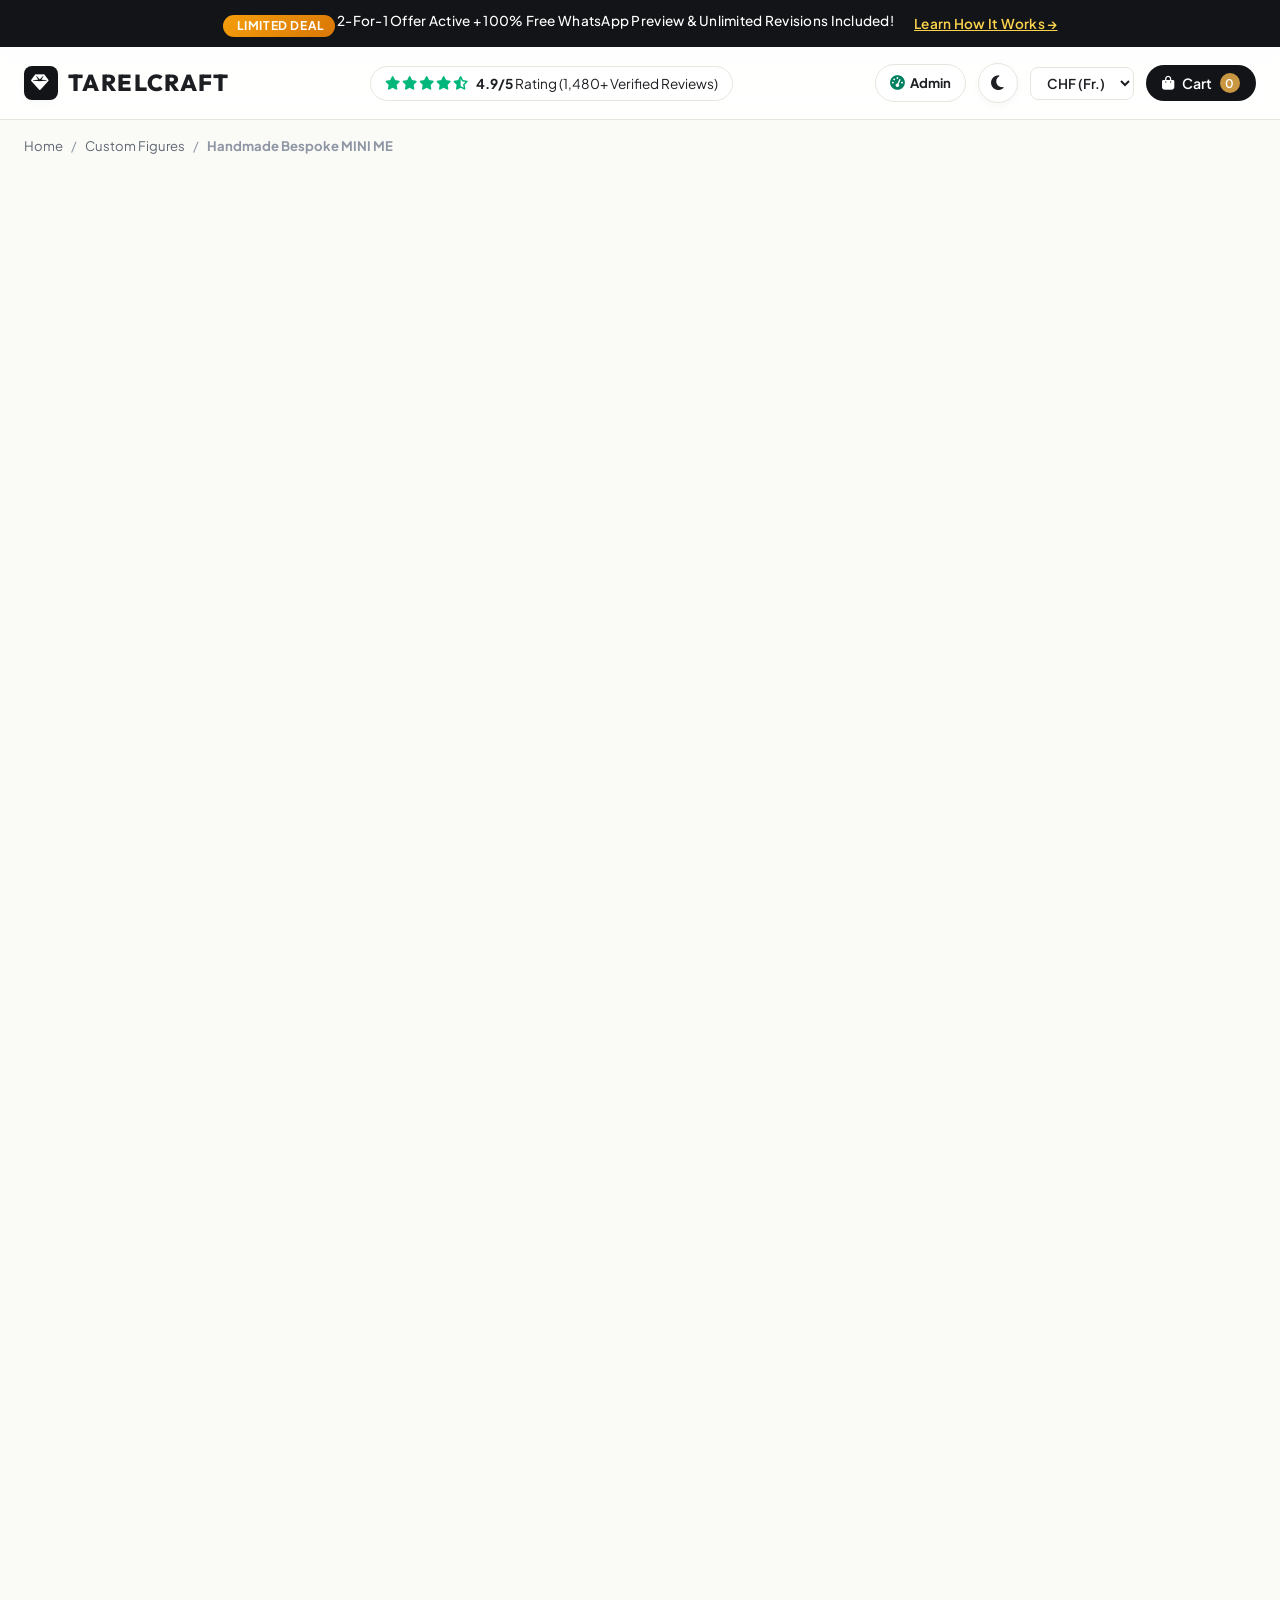
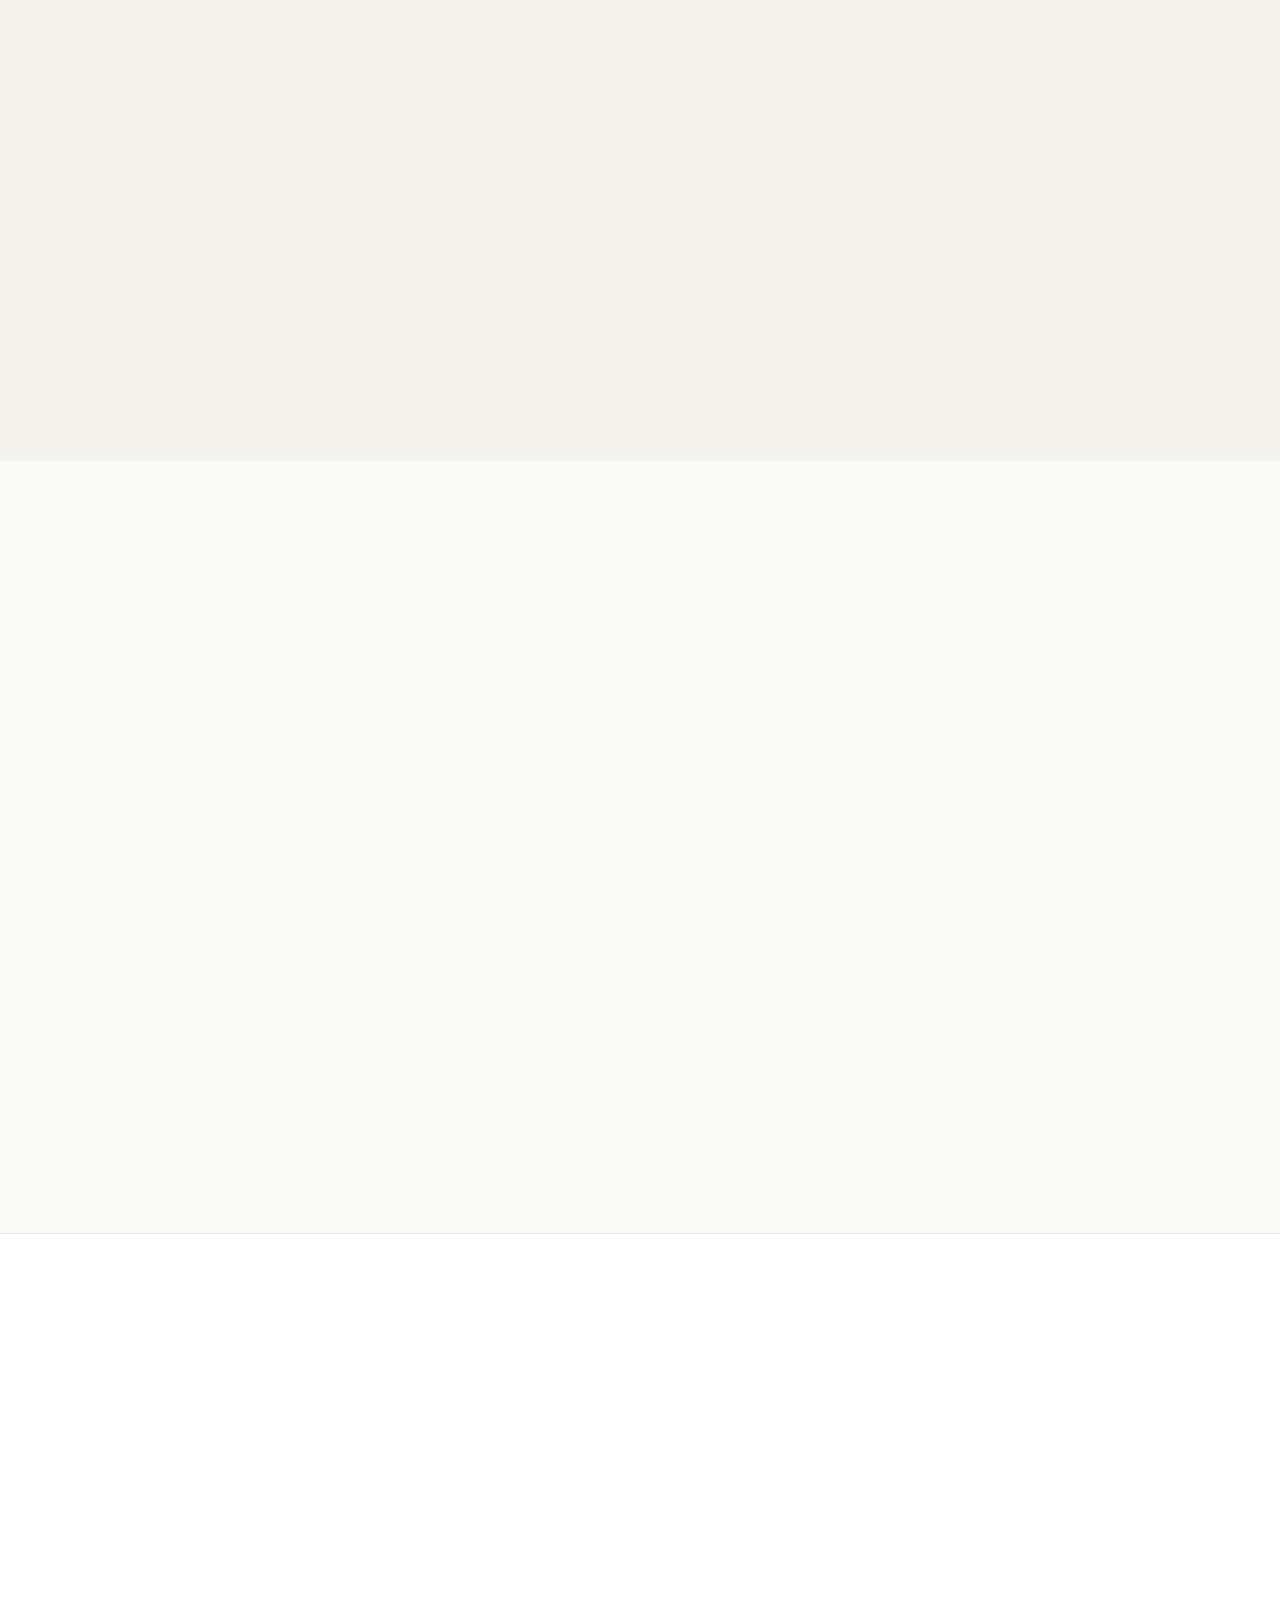
==== commit 43e014a7: "feat: upgrade MINI ME variation selector matching client mockup with visual size and head style card" ====
--- a/index.html
+++ b/index.html
@@ -225,118 +225,176 @@
             </div>
           </div>
 
-          <!-- PRODUCT CONFIGURATOR -->
-          <div class="configurator-block">
-
-            <!-- OPTION 1: FIGURE TYPE (LIVE SWITCHER) -->
+          <!-- ==========================================================================
+               PRODUCT CONFIGURATOR - BESPOKE MINI ME VARIATION SELECTOR
+               ========================================================================== -->
+          <div class="configurator-block" id="mini-me-customizer">
+            
+            <!-- SECTION HEADER -->
+            <div class="configurator-head">
+              <h2 class="config-main-title">Customize your MINI ME</h2>
+              <p class="config-sub-title">Last step before checkout.</p>
+            </div>
+
+            <!-- 60-SECOND STRESS-FREE BANNER -->
+            <div class="quick-create-banner">
+              <div class="banner-icon-bolt">
+                <i class="fa-solid fa-bolt-lightning"></i>
+              </div>
+              <div class="banner-content">
+                <h3>CREATE YOUR MINI ME IN <span>60 SECONDS</span></h3>
+                <p>Upload photos after checkout — we'll send you the link.</p>
+              </div>
+            </div>
+
+            <!-- OPTION: FIGURE TYPE -->
             <div class="option-group">
               <div class="option-header">
-                <span class="option-title">1. Select Figure Type</span>
+                <span class="option-title">1. Figure Type</span>
                 <span class="option-selected-val" id="selected-figure-val">Single Person</span>
               </div>
-              <div class="variant-grid cols-4">
-                <div class="variant-card figure-card active" data-figure="single">
-                  <span class="badge-popular">Popular</span>
-                  <span class="v-title">Single Person</span>
-                  <span class="v-sub">1 Figurine</span>
-                  <span class="v-price-extra">Included</span>
-                </div>
-                <div class="variant-card figure-card" data-figure="couple">
-                  <span class="v-title">Couple</span>
-                  <span class="v-sub">2 Figurines</span>
-                  <span class="v-price-extra">+ CHF 30.00</span>
-                </div>
-                <div class="variant-card figure-card" data-figure="pet">
-                  <span class="v-title">With Pet</span>
-                  <span class="v-sub">Person + Pet</span>
-                  <span class="v-price-extra">+ CHF 15.00</span>
-                </div>
-                <div class="variant-card figure-card" data-figure="family">
-                  <span class="badge-popular" style="background:#10B981; color:#fff;">Family Pack</span>
-                  <span class="v-title">Family/Group</span>
-                  <span class="v-sub">3+ Figurines</span>
-                  <span class="v-price-extra">+ CHF 60.00</span>
-                </div>
-              </div>
-            </div>
-
-            <!-- OPTION 2: HEAD MOTION STYLE -->
+              <div class="figure-pill-grid">
+                <div class="figure-pill-card active" data-figure="single">
+                  <span class="pill-title">Single Person</span>
+                  <span class="pill-sub">1 Figurine</span>
+                  <span class="pill-price">Included</span>
+                </div>
+                <div class="figure-pill-card" data-figure="couple">
+                  <span class="pill-title">Couple</span>
+                  <span class="pill-sub">2 Figurines</span>
+                  <span class="pill-price" id="price-mod-couple">+ $30</span>
+                </div>
+                <div class="figure-pill-card" data-figure="pet">
+                  <span class="pill-title">With Pet</span>
+                  <span class="pill-sub">Person + Pet</span>
+                  <span class="pill-price" id="price-mod-pet">+ $15</span>
+                </div>
+                <div class="figure-pill-card" data-figure="family">
+                  <span class="pill-badge">Family Pack</span>
+                  <span class="pill-title">Family / Group</span>
+                  <span class="pill-sub">3+ Figurines</span>
+                  <span class="pill-price" id="price-mod-family">+ $60</span>
+                </div>
+              </div>
+            </div>
+
+            <!-- OPTION: SIZE (3 VISUAL CARDS: 18cm, 20cm, 22cm) -->
             <div class="option-group">
               <div class="option-header">
-                <span class="option-title">2. Choose Head Motion Style</span>
-                <span class="option-selected-val">Interactive Bobblehead</span>
-              </div>
-              <div class="head-style-container">
-                <div class="head-style-card active" data-head="bobblehead">
-                  <div class="icon-demo"><i class="fa-solid fa-face-laugh-beam"></i></div>
-                  <div class="head-style-info">
-                    <h5>Fun Bobblehead (Spring Head)</h5>
-                    <p>Spring-mounted head that wobbles and bobs delightfully on vibration or touch.</p>
-                  </div>
-                </div>
-
-                <div class="head-style-card" data-head="fixed">
-                  <div class="icon-demo"><i class="fa-solid fa-monument"></i></div>
-                  <div class="head-style-info">
-                    <h5>Classic Fixed Figurine</h5>
-                    <p>Sculpted solid seamless statue for a refined, museum-grade sculpture look.</p>
-                  </div>
-                </div>
-              </div>
-            </div>
-
-            <!-- OPTION 3: STATUE HEIGHT -->
+                <span class="option-title">Size</span>
+                <span class="option-selected-val" id="selected-height-val">18cm (Included)</span>
+              </div>
+              <div class="visual-size-grid">
+                <!-- 18cm Card -->
+                <div class="visual-size-card active" data-height="18cm">
+                  <div class="card-check-badge">
+                    <i class="fa-solid fa-check"></i>
+                  </div>
+                  <div class="size-graphic-wrapper">
+                    <img src="assets/images/variant-size-18cm.svg" alt="18cm Mini Me Bobblehead" class="size-char-img size-18">
+                  </div>
+                  <div class="size-card-info">
+                    <h4 class="size-title">18cm</h4>
+                    <span class="size-price-tag included">Included</span>
+                  </div>
+                </div>
+
+                <!-- 20cm Card -->
+                <div class="visual-size-card" data-height="20cm">
+                  <span class="floating-pill-badge popular-badge">POPULAR</span>
+                  <div class="card-check-badge">
+                    <i class="fa-solid fa-check"></i>
+                  </div>
+                  <div class="size-graphic-wrapper">
+                    <img src="assets/images/variant-size-20cm.svg" alt="20cm Mini Me Bobblehead" class="size-char-img size-20">
+                  </div>
+                  <div class="size-card-info">
+                    <h4 class="size-title">20cm</h4>
+                    <span class="size-price-tag extra" id="size-price-20">+ $12</span>
+                  </div>
+                </div>
+
+                <!-- 22cm Card -->
+                <div class="visual-size-card" data-height="22cm">
+                  <div class="card-check-badge">
+                    <i class="fa-solid fa-check"></i>
+                  </div>
+                  <div class="size-graphic-wrapper">
+                    <img src="assets/images/variant-size-22cm.svg" alt="22cm Mini Me Bobblehead" class="size-char-img size-22">
+                  </div>
+                  <div class="size-card-info">
+                    <h4 class="size-title">22cm</h4>
+                    <span class="size-price-tag extra" id="size-price-22">+ $24</span>
+                    <span class="size-subtag">Most lifelike</span>
+                  </div>
+                </div>
+              </div>
+            </div>
+
+            <!-- OPTION: HEAD STYLE (2 VISUAL CARDS: Fixed Head, BobbleHead) -->
             <div class="option-group">
               <div class="option-header">
-                <span class="option-title">3. Select Statue Height</span>
-                <span class="option-selected-val" id="selected-height-val">18 cm (Standard)</span>
-              </div>
-              <div class="variant-grid cols-3">
-                <div class="variant-card height-card active" data-height="18cm">
-                  <span class="v-title">18 cm (7.1")</span>
-                  <span class="v-sub">Classic Desk Size</span>
-                  <span class="v-price-extra">Included</span>
-                </div>
-                <div class="variant-card height-card" data-height="20cm">
-                  <span class="badge-popular">Best Value</span>
-                  <span class="v-title">20 cm (7.9")</span>
-                  <span class="v-sub">Enhanced Details</span>
-                  <span class="v-price-extra">+ CHF 10.00</span>
-                </div>
-                <div class="variant-card height-card" data-height="22cm">
-                  <span class="v-title">22 cm (8.7")</span>
-                  <span class="v-sub">Premium Statement</span>
-                  <span class="v-price-extra">+ CHF 20.00</span>
-                </div>
-              </div>
-            </div>
-
-            <!-- OPTION 4: BASE THEME & ENGRAVING -->
+                <span class="option-title">Head style</span>
+                <span class="option-selected-val" id="selected-head-val">BobbleHead (+ $12)</span>
+              </div>
+              <div class="visual-head-grid">
+                <!-- Fixed Head Card -->
+                <div class="visual-head-card" data-head="fixed">
+                  <div class="card-check-badge">
+                    <i class="fa-solid fa-check"></i>
+                  </div>
+                  <div class="head-graphic-wrapper">
+                    <img src="assets/images/variant-head-fixed.svg" alt="Fixed Head" class="head-char-img">
+                  </div>
+                  <div class="head-card-info">
+                    <h4 class="head-title">Fixed Head</h4>
+                    <p class="head-desc">Head stays fixed.</p>
+                    <span class="head-price-tag included">Included</span>
+                  </div>
+                </div>
+
+                <!-- BobbleHead Card -->
+                <div class="visual-head-card active" data-head="bobblehead">
+                  <span class="floating-pill-badge customer-favorite-badge">
+                    <i class="fa-solid fa-star"></i> CUSTOMER FAVORITE
+                  </span>
+                  <div class="card-check-badge">
+                    <i class="fa-solid fa-check"></i>
+                  </div>
+                  <div class="head-graphic-wrapper is-wobbling">
+                    <img src="assets/images/variant-head-bobble.svg" alt="BobbleHead" class="head-char-img bobble-anim">
+                  </div>
+                  <div class="head-card-info">
+                    <h4 class="head-title">BobbleHead</h4>
+                    <p class="head-desc">Moves naturally when touched.</p>
+                    <span class="head-price-tag extra" id="head-price-bobble">+ $12</span>
+                  </div>
+                </div>
+              </div>
+            </div>
+
+            <!-- OPTION: BASE THEME & ENGRAVING -->
             <div class="option-group">
               <div class="option-header">
-                <span class="option-title">4. Stand Base Theme</span>
-                <span class="option-selected-val">Natural Walnut Base</span>
-              </div>
-              <div class="variant-grid cols-4">
-                <div class="variant-card base-card active" data-base="walnut">
-                  <span class="v-title">Walnut Wood</span>
-                  <span class="v-sub">Warm Natural</span>
-                  <span class="v-price-extra">Free</span>
-                </div>
-                <div class="variant-card base-card" data-base="acrylic">
-                  <span class="v-title">Black Crystal</span>
-                  <span class="v-sub">Modern Gloss</span>
-                  <span class="v-price-extra">+ CHF 5.00</span>
-                </div>
-                <div class="variant-card base-card" data-base="heart">
-                  <span class="v-title">Romantic Heart</span>
-                  <span class="v-sub">Love Edition</span>
-                  <span class="v-price-extra">+ CHF 5.00</span>
-                </div>
-                <div class="variant-card base-card" data-base="soccer">
-                  <span class="v-title">Sports / Soccer</span>
-                  <span class="v-sub">Pitch Field</span>
-                  <span class="v-price-extra">+ CHF 5.00</span>
+                <span class="option-title">Stand Base Theme</span>
+                <span class="option-selected-val" id="selected-base-val">Natural Walnut Base</span>
+              </div>
+              <div class="base-pill-grid">
+                <div class="base-pill-card active" data-base="walnut">
+                  <span class="b-title">Walnut Wood</span>
+                  <span class="b-price">Free</span>
+                </div>
+                <div class="base-pill-card" data-base="acrylic">
+                  <span class="b-title">Black Crystal</span>
+                  <span class="b-price" id="base-price-acrylic">+ $5</span>
+                </div>
+                <div class="base-pill-card" data-base="heart">
+                  <span class="b-title">Romantic Heart</span>
+                  <span class="b-price" id="base-price-heart">+ $5</span>
+                </div>
+                <div class="base-pill-card" data-base="soccer">
+                  <span class="b-title">Sports Pitch</span>
+                  <span class="b-price" id="base-price-soccer">+ $5</span>
                 </div>
               </div>
             </div>
@@ -352,6 +410,25 @@
                 <div class="engraving-hint">
                   <span>Laser-engraved onto the metallic pedestal plate</span>
                   <span id="engraving-count">0/30 characters</span>
+                </div>
+              </div>
+            </div>
+
+            <!-- SUMMARY & TRUST BADGES FOOTER -->
+            <div class="config-summary-box">
+              <div class="config-total-row">
+                <span class="total-label">Total</span>
+                <span class="total-amount" id="configurator-total-price">USD 61.90</span>
+              </div>
+
+              <div class="config-trust-badges-row">
+                <div class="trust-badge-pill">
+                  <i class="fa-solid fa-circle-check"></i>
+                  <span>FREE WHATSAPP PREVIEW</span>
+                </div>
+                <div class="trust-badge-pill">
+                  <i class="fa-solid fa-circle-check"></i>
+                  <span>UNLIMITED REVISIONS</span>
                 </div>
               </div>
             </div>
@@ -930,9 +1007,151 @@
         </div>
       </div>
 
-      <button class="buy-button-main" style="margin-top: 24px;" onclick="document.getElementById('interactive-modal').style.display='none'">
-        <span>Got It! Continue to Order</span>
-      </button>
+  <!-- ==========================================================================
+       DEDICATED STEP DRAWER / MODAL: CUSTOMIZE YOUR MINI ME (MOCKUP COMPLIANT)
+       ========================================================================== -->
+  <div class="customizer-modal-overlay" id="customizer-step-modal">
+    <div class="customizer-modal-sheet">
+      <div class="customizer-sheet-header">
+        <div class="sheet-pill-handle"></div>
+        <button class="sheet-close-btn" id="customizer-close-btn" aria-label="Close Customizer">✕</button>
+      </div>
+
+      <div class="customizer-sheet-body">
+        <div class="configurator-head">
+          <h2 class="config-main-title">Customize your MINI ME</h2>
+          <p class="config-sub-title">Last step before checkout.</p>
+        </div>
+
+        <!-- 60-SECOND STRESS-FREE BANNER -->
+        <div class="quick-create-banner">
+          <div class="banner-icon-bolt">
+            <i class="fa-solid fa-bolt-lightning"></i>
+          </div>
+          <div class="banner-content">
+            <h3>CREATE YOUR MINI ME IN <span>60 SECONDS</span></h3>
+            <p>Upload photos after checkout — we'll send you the link.</p>
+          </div>
+        </div>
+
+        <!-- OPTION: SIZE (MODAL SYNCED) -->
+        <div class="option-group">
+          <div class="option-header">
+            <span class="option-title">Size</span>
+          </div>
+          <div class="visual-size-grid modal-size-grid">
+            <!-- 18cm Card -->
+            <div class="visual-size-card active" data-height="18cm">
+              <div class="card-check-badge">
+                <i class="fa-solid fa-check"></i>
+              </div>
+              <div class="size-graphic-wrapper">
+                <img src="assets/images/variant-size-18cm.svg" alt="18cm Mini Me" class="size-char-img size-18">
+              </div>
+              <div class="size-card-info">
+                <h4 class="size-title">18cm</h4>
+                <span class="size-price-tag included">Included</span>
+              </div>
+            </div>
+
+            <!-- 20cm Card -->
+            <div class="visual-size-card" data-height="20cm">
+              <span class="floating-pill-badge popular-badge">POPULAR</span>
+              <div class="card-check-badge">
+                <i class="fa-solid fa-check"></i>
+              </div>
+              <div class="size-graphic-wrapper">
+                <img src="assets/images/variant-size-20cm.svg" alt="20cm Mini Me" class="size-char-img size-20">
+              </div>
+              <div class="size-card-info">
+                <h4 class="size-title">20cm</h4>
+                <span class="size-price-tag extra modal-size-price-20">+ $12</span>
+              </div>
+            </div>
+
+            <!-- 22cm Card -->
+            <div class="visual-size-card" data-height="22cm">
+              <div class="card-check-badge">
+                <i class="fa-solid fa-check"></i>
+              </div>
+              <div class="size-graphic-wrapper">
+                <img src="assets/images/variant-size-22cm.svg" alt="22cm Mini Me" class="size-char-img size-22">
+              </div>
+              <div class="size-card-info">
+                <h4 class="size-title">22cm</h4>
+                <span class="size-price-tag extra modal-size-price-22">+ $24</span>
+                <span class="size-subtag">Most lifelike</span>
+              </div>
+            </div>
+          </div>
+        </div>
+
+        <!-- OPTION: HEAD STYLE (MODAL SYNCED) -->
+        <div class="option-group">
+          <div class="option-header">
+            <span class="option-title">Head style</span>
+          </div>
+          <div class="visual-head-grid modal-head-grid">
+            <!-- Fixed Head Card -->
+            <div class="visual-head-card" data-head="fixed">
+              <div class="card-check-badge">
+                <i class="fa-solid fa-check"></i>
+              </div>
+              <div class="head-graphic-wrapper">
+                <img src="assets/images/variant-head-fixed.svg" alt="Fixed Head" class="head-char-img">
+              </div>
+              <div class="head-card-info">
+                <h4 class="head-title">Fixed Head</h4>
+                <p class="head-desc">Head stays fixed.</p>
+                <span class="head-price-tag included">Included</span>
+              </div>
+            </div>
+
+            <!-- BobbleHead Card -->
+            <div class="visual-head-card active" data-head="bobblehead">
+              <span class="floating-pill-badge customer-favorite-badge">
+                <i class="fa-solid fa-star"></i> CUSTOMER FAVORITE
+              </span>
+              <div class="card-check-badge">
+                <i class="fa-solid fa-check"></i>
+              </div>
+              <div class="head-graphic-wrapper is-wobbling">
+                <img src="assets/images/variant-head-bobble.svg" alt="BobbleHead" class="head-char-img bobble-anim">
+              </div>
+              <div class="head-card-info">
+                <h4 class="head-title">BobbleHead</h4>
+                <p class="head-desc">Moves naturally when touched.</p>
+                <span class="head-price-tag extra modal-head-price-bobble">+ $12</span>
+              </div>
+            </div>
+          </div>
+        </div>
+
+        <!-- TOTAL & TRUST BADGES FOOTER -->
+        <div class="config-summary-box">
+          <div class="config-total-row">
+            <span class="total-label">Total</span>
+            <span class="total-amount modal-total-price" id="modal-total-price">USD 65.88</span>
+          </div>
+
+          <div class="config-trust-badges-row">
+            <div class="trust-badge-pill">
+              <i class="fa-solid fa-circle-check"></i>
+              <span>FREE WHATSAPP PREVIEW</span>
+            </div>
+            <div class="trust-badge-pill">
+              <i class="fa-solid fa-circle-check"></i>
+              <span>UNLIMITED REVISIONS</span>
+            </div>
+          </div>
+        </div>
+
+        <!-- MODAL CHECKOUT ACTION -->
+        <button class="buy-button-main" id="modal-complete-order-btn" style="margin-top: 14px;">
+          <span><i class="fa-solid fa-lock"></i> PROCEED TO SECURE CHECKOUT</span>
+          <span class="btn-sub-label">Photos Uploaded After Checkout via WhatsApp</span>
+        </button>
+      </div>
     </div>
   </div>
 
--- a/css/style.css
+++ b/css/style.css
@@ -882,13 +882,98 @@
   line-height: 1.4;
 }
 
-/* CONFIGURATOR */
+/* ==========================================================================
+   PRODUCT CONFIGURATOR & VISUAL VARIATION SELECTOR (MOCKUP COMPLIANT)
+   ========================================================================== */
 .configurator-block {
   display: flex;
   flex-direction: column;
-  gap: 20px;
-}
-
+  gap: 22px;
+  background: var(--bg-card);
+  border: 1px solid var(--border-color);
+  border-radius: var(--radius-lg);
+  padding: 24px;
+  box-shadow: var(--shadow-sm);
+  transition: var(--transition-smooth);
+}
+
+.configurator-head {
+  margin-bottom: -4px;
+}
+
+.config-main-title {
+  font-family: var(--font-heading);
+  font-size: 1.85rem;
+  font-weight: 900;
+  color: var(--text-main);
+  letter-spacing: -0.02em;
+  line-height: 1.15;
+}
+
+.config-sub-title {
+  font-size: 0.92rem;
+  color: var(--text-muted);
+  margin-top: 4px;
+}
+
+/* 60-SECOND STRESS-FREE BANNER */
+.quick-create-banner {
+  background: #FFFDF7;
+  border: 1.5px solid #F1D4A7;
+  border-radius: 14px;
+  padding: 14px 18px;
+  display: flex;
+  align-items: center;
+  gap: 14px;
+  box-shadow: 0 2px 10px rgba(201, 151, 66, 0.06);
+  transition: var(--transition-smooth);
+}
+
+[data-theme="dark"] .quick-create-banner {
+  background: rgba(201, 151, 66, 0.08);
+  border-color: rgba(201, 151, 66, 0.35);
+}
+
+.banner-icon-bolt {
+  width: 38px;
+  height: 38px;
+  background: rgba(201, 151, 66, 0.14);
+  color: #B47318;
+  border-radius: 10px;
+  display: flex;
+  align-items: center;
+  justify-content: center;
+  font-size: 1.15rem;
+  flex-shrink: 0;
+}
+
+[data-theme="dark"] .banner-icon-bolt {
+  color: #FBBF24;
+}
+
+.banner-content h3 {
+  font-size: 0.88rem;
+  font-weight: 900;
+  letter-spacing: 0.04em;
+  color: var(--text-main);
+  text-transform: uppercase;
+}
+
+.banner-content h3 span {
+  color: #B47318;
+}
+
+[data-theme="dark"] .banner-content h3 span {
+  color: #FBBF24;
+}
+
+.banner-content p {
+  font-size: 0.8rem;
+  color: var(--text-muted);
+  margin-top: 2px;
+}
+
+/* OPTION GROUP BASE */
 .option-group {
   display: flex;
   flex-direction: column;
@@ -902,148 +987,424 @@
 }
 
 .option-title {
-  font-size: 0.9rem;
+  font-size: 0.95rem;
+  font-weight: 800;
+  color: var(--text-main);
+}
+
+.option-selected-val {
+  font-size: 0.82rem;
   font-weight: 700;
+  color: var(--accent-gold);
+}
+
+/* FIGURE PILLS GRID */
+.figure-pill-grid {
+  display: grid;
+  grid-template-columns: repeat(4, 1fr);
+  gap: 8px;
+}
+
+.figure-pill-card {
+  position: relative;
+  background: var(--bg-main);
+  border: 1.5px solid var(--border-color);
+  border-radius: 12px;
+  padding: 10px 6px;
+  text-align: center;
+  cursor: pointer;
+  transition: var(--transition-bounce);
+  user-select: none;
+}
+
+.figure-pill-card:hover {
+  border-color: var(--accent-gold);
+  transform: translateY(-2px);
+}
+
+.figure-pill-card.active {
+  border-color: var(--accent-gold);
+  background: var(--bg-card);
+  box-shadow: 0 0 0 2px var(--accent-gold);
+  transform: translateY(-2px);
+}
+
+.figure-pill-card .pill-title {
+  font-size: 0.82rem;
+  font-weight: 700;
+  display: block;
   color: var(--text-main);
 }
 
-.option-selected-val {
-  font-size: 0.85rem;
-  font-weight: 600;
+.figure-pill-card .pill-sub {
+  font-size: 0.68rem;
+  color: var(--text-muted);
+  margin-top: 2px;
+  display: block;
+}
+
+.figure-pill-card .pill-price {
+  font-size: 0.72rem;
+  font-weight: 700;
   color: var(--accent-gold);
-}
-
-.variant-grid {
+  margin-top: 3px;
+  display: block;
+}
+
+.figure-pill-card .pill-badge {
+  position: absolute;
+  top: -8px;
+  right: 6px;
+  background: var(--accent-emerald);
+  color: #FFF;
+  font-size: 0.6rem;
+  font-weight: 800;
+  padding: 1px 6px;
+  border-radius: var(--radius-full);
+}
+
+/* ==========================================================================
+   VISUAL SIZE GRID & CARDS (18cm, 20cm, 22cm)
+   ========================================================================== */
+.visual-size-grid {
   display: grid;
-  gap: 10px;
-}
-
-.variant-grid.cols-4 { grid-template-columns: repeat(4, 1fr); }
-.variant-grid.cols-3 { grid-template-columns: repeat(3, 1fr); }
-.variant-grid.cols-2 { grid-template-columns: repeat(2, 1fr); }
-
-.variant-card {
+  grid-template-columns: repeat(3, 1fr);
+  gap: 12px;
+  margin-top: 4px;
+}
+
+.visual-size-card {
   position: relative;
   background: var(--bg-card);
   border: 1.5px solid var(--border-color);
-  border-radius: var(--radius-md);
-  padding: 12px;
+  border-radius: 18px;
+  padding: 18px 8px 14px;
+  text-align: center;
   cursor: pointer;
-  text-align: center;
   transition: var(--transition-bounce);
   user-select: none;
-}
-
-.variant-card:hover {
+  display: flex;
+  flex-direction: column;
+  align-items: center;
+  justify-content: space-between;
+  min-height: 195px;
+}
+
+.visual-size-card:hover {
+  border-color: #D4A359;
+  transform: translateY(-3px);
+  box-shadow: var(--shadow-md);
+}
+
+.visual-size-card.active {
+  border: 2px solid #D4A359;
+  background: #FFFDF9;
+  box-shadow: 0 6px 20px rgba(212, 163, 89, 0.2);
+  transform: translateY(-3px);
+}
+
+[data-theme="dark"] .visual-size-card.active {
+  background: rgba(212, 163, 89, 0.08);
+  border-color: #D4A359;
+}
+
+/* CIRCULAR CHECKMARK BADGE */
+.card-check-badge {
+  position: absolute;
+  top: 10px;
+  right: 10px;
+  width: 22px;
+  height: 22px;
+  border-radius: 50%;
+  background: #C88E3E;
+  color: #FFF;
+  display: none;
+  align-items: center;
+  justify-content: center;
+  font-size: 0.7rem;
+  box-shadow: 0 2px 6px rgba(200, 142, 62, 0.4);
+  z-index: 3;
+  animation: bobbleSpring 0.4s ease;
+}
+
+.visual-size-card.active .card-check-badge,
+.visual-head-card.active .card-check-badge {
+  display: flex;
+}
+
+/* FLOATING PILL BADGES */
+.floating-pill-badge {
+  position: absolute;
+  top: -11px;
+  left: 50%;
+  transform: translateX(-50%);
+  font-size: 0.68rem;
+  font-weight: 800;
+  text-transform: uppercase;
+  padding: 3px 12px;
+  border-radius: 99px;
+  letter-spacing: 0.03em;
+  box-shadow: 0 2px 8px rgba(0, 0, 0, 0.08);
+  z-index: 4;
+  white-space: nowrap;
+}
+
+.floating-pill-badge.popular-badge {
+  background: #FCEFD8;
+  color: #8C5312;
+  border: 1px solid #F6D69F;
+}
+
+[data-theme="dark"] .floating-pill-badge.popular-badge {
+  background: #5A3508;
+  color: #FDE68A;
+  border-color: #92400E;
+}
+
+.floating-pill-badge.customer-favorite-badge {
+  background: #DCFCE7;
+  color: #166534;
+  border: 1px solid #86EFAC;
+  display: inline-flex;
+  align-items: center;
+  gap: 4px;
+}
+
+[data-theme="dark"] .floating-pill-badge.customer-favorite-badge {
+  background: rgba(22, 101, 52, 0.4);
+  color: #86EFAC;
+  border-color: #166534;
+}
+
+.size-graphic-wrapper {
+  height: 110px;
+  width: 100%;
+  display: flex;
+  align-items: flex-end;
+  justify-content: center;
+  margin-bottom: 8px;
+}
+
+.size-char-img {
+  object-fit: contain;
+  transition: transform 0.3s cubic-bezier(0.34, 1.56, 0.64, 1);
+  filter: drop-shadow(0 4px 8px rgba(0, 0, 0, 0.08));
+}
+
+.size-char-img.size-18 {
+  height: 94px;
+}
+
+.size-char-img.size-20 {
+  height: 104px;
+}
+
+.size-char-img.size-22 {
+  height: 112px;
+}
+
+.visual-size-card:hover .size-char-img {
+  transform: scale(1.06);
+}
+
+.size-card-info {
+  display: flex;
+  flex-direction: column;
+  align-items: center;
+}
+
+.size-title {
+  font-size: 1.15rem;
+  font-weight: 900;
+  color: var(--text-main);
+  line-height: 1.15;
+}
+
+.size-price-tag.included {
+  font-size: 0.8rem;
+  font-weight: 700;
+  color: #B47318;
+  margin-top: 3px;
+}
+
+[data-theme="dark"] .size-price-tag.included {
+  color: #FBBF24;
+}
+
+.size-price-tag.extra {
+  font-size: 0.8rem;
+  font-weight: 700;
+  color: var(--text-muted);
+  margin-top: 3px;
+}
+
+.size-subtag {
+  font-size: 0.72rem;
+  font-weight: 700;
+  color: #B47318;
+  margin-top: 2px;
+}
+
+[data-theme="dark"] .size-subtag {
+  color: #FBBF24;
+}
+
+/* ==========================================================================
+   VISUAL HEAD GRID & CARDS (Fixed Head, BobbleHead)
+   ========================================================================== */
+.visual-head-grid {
+  display: grid;
+  grid-template-columns: repeat(2, 1fr);
+  gap: 14px;
+  margin-top: 4px;
+}
+
+.visual-head-card {
+  position: relative;
+  background: var(--bg-card);
+  border: 1.5px solid var(--border-color);
+  border-radius: 18px;
+  padding: 20px 12px 16px;
+  text-align: center;
+  cursor: pointer;
+  transition: var(--transition-bounce);
+  user-select: none;
+  display: flex;
+  flex-direction: column;
+  align-items: center;
+  justify-content: space-between;
+  min-height: 195px;
+}
+
+.visual-head-card:hover {
+  border-color: #D4A359;
+  transform: translateY(-3px);
+  box-shadow: var(--shadow-md);
+}
+
+.visual-head-card.active {
+  border: 2px solid #D4A359;
+  background: #FFFDF9;
+  box-shadow: 0 6px 20px rgba(212, 163, 89, 0.2);
+  transform: translateY(-3px);
+}
+
+[data-theme="dark"] .visual-head-card.active {
+  background: rgba(212, 163, 89, 0.08);
+  border-color: #D4A359;
+}
+
+.head-graphic-wrapper {
+  height: 82px;
+  width: 82px;
+  display: flex;
+  align-items: center;
+  justify-content: center;
+  margin-bottom: 6px;
+}
+
+.head-char-img {
+  width: 76px;
+  height: 76px;
+  object-fit: contain;
+  filter: drop-shadow(0 4px 6px rgba(0, 0, 0, 0.08));
+  transition: transform 0.3s ease;
+}
+
+.bobble-anim {
+  animation: bobbleSpring 3.2s ease-in-out infinite;
+  transform-origin: center bottom;
+}
+
+.visual-head-card:hover .bobble-anim {
+  animation-duration: 0.7s;
+}
+
+.head-card-info {
+  display: flex;
+  flex-direction: column;
+  align-items: center;
+}
+
+.head-title {
+  font-size: 1.08rem;
+  font-weight: 900;
+  color: var(--text-main);
+  line-height: 1.2;
+}
+
+.head-desc {
+  font-size: 0.76rem;
+  color: var(--text-muted);
+  margin-top: 2px;
+  line-height: 1.3;
+}
+
+.head-price-tag.included {
+  font-size: 0.8rem;
+  font-weight: 700;
+  color: #B47318;
+  margin-top: 4px;
+}
+
+[data-theme="dark"] .head-price-tag.included {
+  color: #FBBF24;
+}
+
+.head-price-tag.extra {
+  font-size: 0.8rem;
+  font-weight: 700;
+  color: #B47318;
+  margin-top: 4px;
+}
+
+[data-theme="dark"] .head-price-tag.extra {
+  color: #FBBF24;
+}
+
+/* BASE PILL GRID */
+.base-pill-grid {
+  display: grid;
+  grid-template-columns: repeat(4, 1fr);
+  gap: 8px;
+}
+
+.base-pill-card {
+  background: var(--bg-main);
+  border: 1.5px solid var(--border-color);
+  border-radius: 12px;
+  padding: 10px 4px;
+  text-align: center;
+  cursor: pointer;
+  transition: var(--transition-bounce);
+  user-select: none;
+}
+
+.base-pill-card:hover {
   border-color: var(--accent-gold);
   transform: translateY(-2px);
-  box-shadow: var(--shadow-sm);
-}
-
-.variant-card.active {
-  border-color: var(--primary);
+}
+
+.base-pill-card.active {
+  border-color: var(--accent-gold);
   background: var(--bg-card);
-  box-shadow: 0 0 0 2px var(--primary);
+  box-shadow: 0 0 0 2px var(--accent-gold);
   transform: translateY(-2px);
 }
 
-.variant-card .v-title {
-  font-size: 0.88rem;
+.base-pill-card .b-title {
+  font-size: 0.8rem;
   font-weight: 700;
   display: block;
-}
-
-.variant-card .v-sub {
+  color: var(--text-main);
+}
+
+.base-pill-card .b-price {
   font-size: 0.72rem;
-  color: var(--text-muted);
+  font-weight: 700;
+  color: var(--accent-gold);
   margin-top: 2px;
   display: block;
-}
-
-.variant-card .v-price-extra {
-  font-size: 0.75rem;
-  font-weight: 600;
-  color: var(--accent-gold);
-  margin-top: 4px;
-  display: block;
-}
-
-.variant-card .badge-popular {
-  position: absolute;
-  top: -8px;
-  right: 10px;
-  background: var(--bg-dark);
-  color: #FFF;
-  font-size: 0.65rem;
-  font-weight: 800;
-  padding: 2px 8px;
-  border-radius: var(--radius-full);
-  text-transform: uppercase;
-}
-
-[data-theme="dark"] .variant-card .badge-popular {
-  background: #C99742;
-  color: #000;
-}
-
-.head-style-container {
-  display: grid;
-  grid-template-columns: 1fr 1fr;
-  gap: 12px;
-}
-
-.head-style-card {
-  background: var(--bg-card);
-  border: 1.5px solid var(--border-color);
-  border-radius: var(--radius-md);
-  padding: 14px;
-  cursor: pointer;
-  display: flex;
-  align-items: center;
-  gap: 12px;
-  transition: var(--transition-bounce);
-}
-
-.head-style-card:hover {
-  transform: translateY(-2px);
-  border-color: var(--accent-gold);
-}
-
-.head-style-card.active {
-  border-color: var(--primary);
-  background: var(--bg-card);
-  box-shadow: 0 0 0 2px var(--primary);
-  transform: translateY(-2px);
-}
-
-.head-style-card .icon-demo {
-  width: 44px;
-  height: 44px;
-  background: var(--bg-alt);
-  border-radius: 10px;
-  display: flex;
-  align-items: center;
-  justify-content: center;
-  font-size: 1.3rem;
-  flex-shrink: 0;
-  transition: var(--transition-bounce);
-}
-
-.head-style-card.active .icon-demo {
-  background: rgba(201, 151, 66, 0.2);
-  color: var(--accent-gold);
-  animation: bobbleSpring 0.8s ease;
-}
-
-.head-style-info h5 {
-  font-size: 0.9rem;
-  font-weight: 700;
-}
-
-.head-style-info p {
-  font-size: 0.74rem;
-  color: var(--text-muted);
-  line-height: 1.3;
 }
 
 .engraving-box {
@@ -1057,6 +1418,177 @@
 .engraving-box:focus-within {
   border-color: var(--accent-gold);
   box-shadow: 0 0 12px rgba(201, 151, 66, 0.25);
+}
+
+/* ==========================================================================
+   CONFIGURATOR SUMMARY BOX & TRUST PILLS
+   ========================================================================== */
+.config-summary-box {
+  border-top: 1.5px dashed var(--border-color);
+  padding-top: 16px;
+  display: flex;
+  flex-direction: column;
+  gap: 12px;
+}
+
+.config-total-row {
+  display: flex;
+  justify-content: space-between;
+  align-items: baseline;
+}
+
+.config-total-row .total-label {
+  font-size: 1.15rem;
+  font-weight: 700;
+  color: var(--text-main);
+}
+
+.config-total-row .total-amount {
+  font-family: var(--font-heading);
+  font-size: 1.85rem;
+  font-weight: 900;
+  color: var(--text-main);
+  transition: var(--transition-bounce);
+}
+
+.config-trust-badges-row {
+  display: grid;
+  grid-template-columns: 1fr 1fr;
+  gap: 10px;
+}
+
+.trust-badge-pill {
+  background: #F0FDF4;
+  border: 1px solid #BBF7D0;
+  color: #166534;
+  padding: 8px 10px;
+  border-radius: 10px;
+  font-size: 0.72rem;
+  font-weight: 800;
+  display: flex;
+  align-items: center;
+  justify-content: center;
+  gap: 6px;
+  letter-spacing: 0.02em;
+  text-align: center;
+}
+
+[data-theme="dark"] .trust-badge-pill {
+  background: rgba(22, 101, 52, 0.18);
+  border-color: rgba(74, 222, 128, 0.28);
+  color: #4ADE80;
+}
+
+.trust-badge-pill i {
+  font-size: 0.85rem;
+  color: #10B981;
+}
+
+/* ==========================================================================
+   DEDICATED STEP DRAWER MODAL
+   ========================================================================== */
+.customizer-modal-overlay {
+  position: fixed;
+  top: 0;
+  left: 0;
+  right: 0;
+  bottom: 0;
+  background: rgba(0, 0, 0, 0.65);
+  backdrop-filter: blur(8px);
+  z-index: 9999;
+  display: none;
+  align-items: center;
+  justify-content: center;
+  padding: 16px;
+}
+
+.customizer-modal-sheet {
+  background: var(--bg-card);
+  border: 1px solid var(--border-color);
+  border-radius: 24px;
+  max-width: 540px;
+  width: 100%;
+  max-height: 90vh;
+  overflow-y: auto;
+  box-shadow: var(--shadow-xl);
+  animation: bobbleSpring 0.5s ease;
+  position: relative;
+}
+
+.customizer-sheet-header {
+  position: sticky;
+  top: 0;
+  background: var(--bg-card);
+  z-index: 10;
+  display: flex;
+  justify-content: space-between;
+  align-items: center;
+  padding: 14px 20px 8px;
+  border-bottom: 1px solid var(--border-light);
+}
+
+.sheet-pill-handle {
+  width: 44px;
+  height: 5px;
+  background: var(--border-color);
+  border-radius: 99px;
+  margin: 0 auto;
+}
+
+.sheet-close-btn {
+  position: absolute;
+  right: 18px;
+  top: 12px;
+  background: var(--bg-alt);
+  border: 1px solid var(--border-color);
+  width: 32px;
+  height: 32px;
+  border-radius: 50%;
+  cursor: pointer;
+  color: var(--text-main);
+  font-size: 0.9rem;
+  display: flex;
+  align-items: center;
+  justify-content: center;
+  transition: var(--transition-smooth);
+}
+
+.sheet-close-btn:hover {
+  background: var(--text-main);
+  color: #FFF;
+}
+
+.customizer-sheet-body {
+  padding: 20px;
+  display: flex;
+  flex-direction: column;
+  gap: 18px;
+}
+
+@media (max-width: 768px) {
+  .figure-pill-grid {
+    grid-template-columns: repeat(2, 1fr);
+  }
+  .base-pill-grid {
+    grid-template-columns: repeat(2, 1fr);
+  }
+  .visual-size-grid {
+    grid-template-columns: repeat(3, 1fr);
+    gap: 8px;
+  }
+  .visual-size-card {
+    padding: 14px 4px 10px;
+    min-height: 180px;
+  }
+  .size-title {
+    font-size: 1rem;
+  }
+  .visual-head-grid {
+    gap: 10px;
+  }
+  .config-trust-badges-row {
+    grid-template-columns: 1fr;
+  }
 }
 
 .engraving-input-wrap {
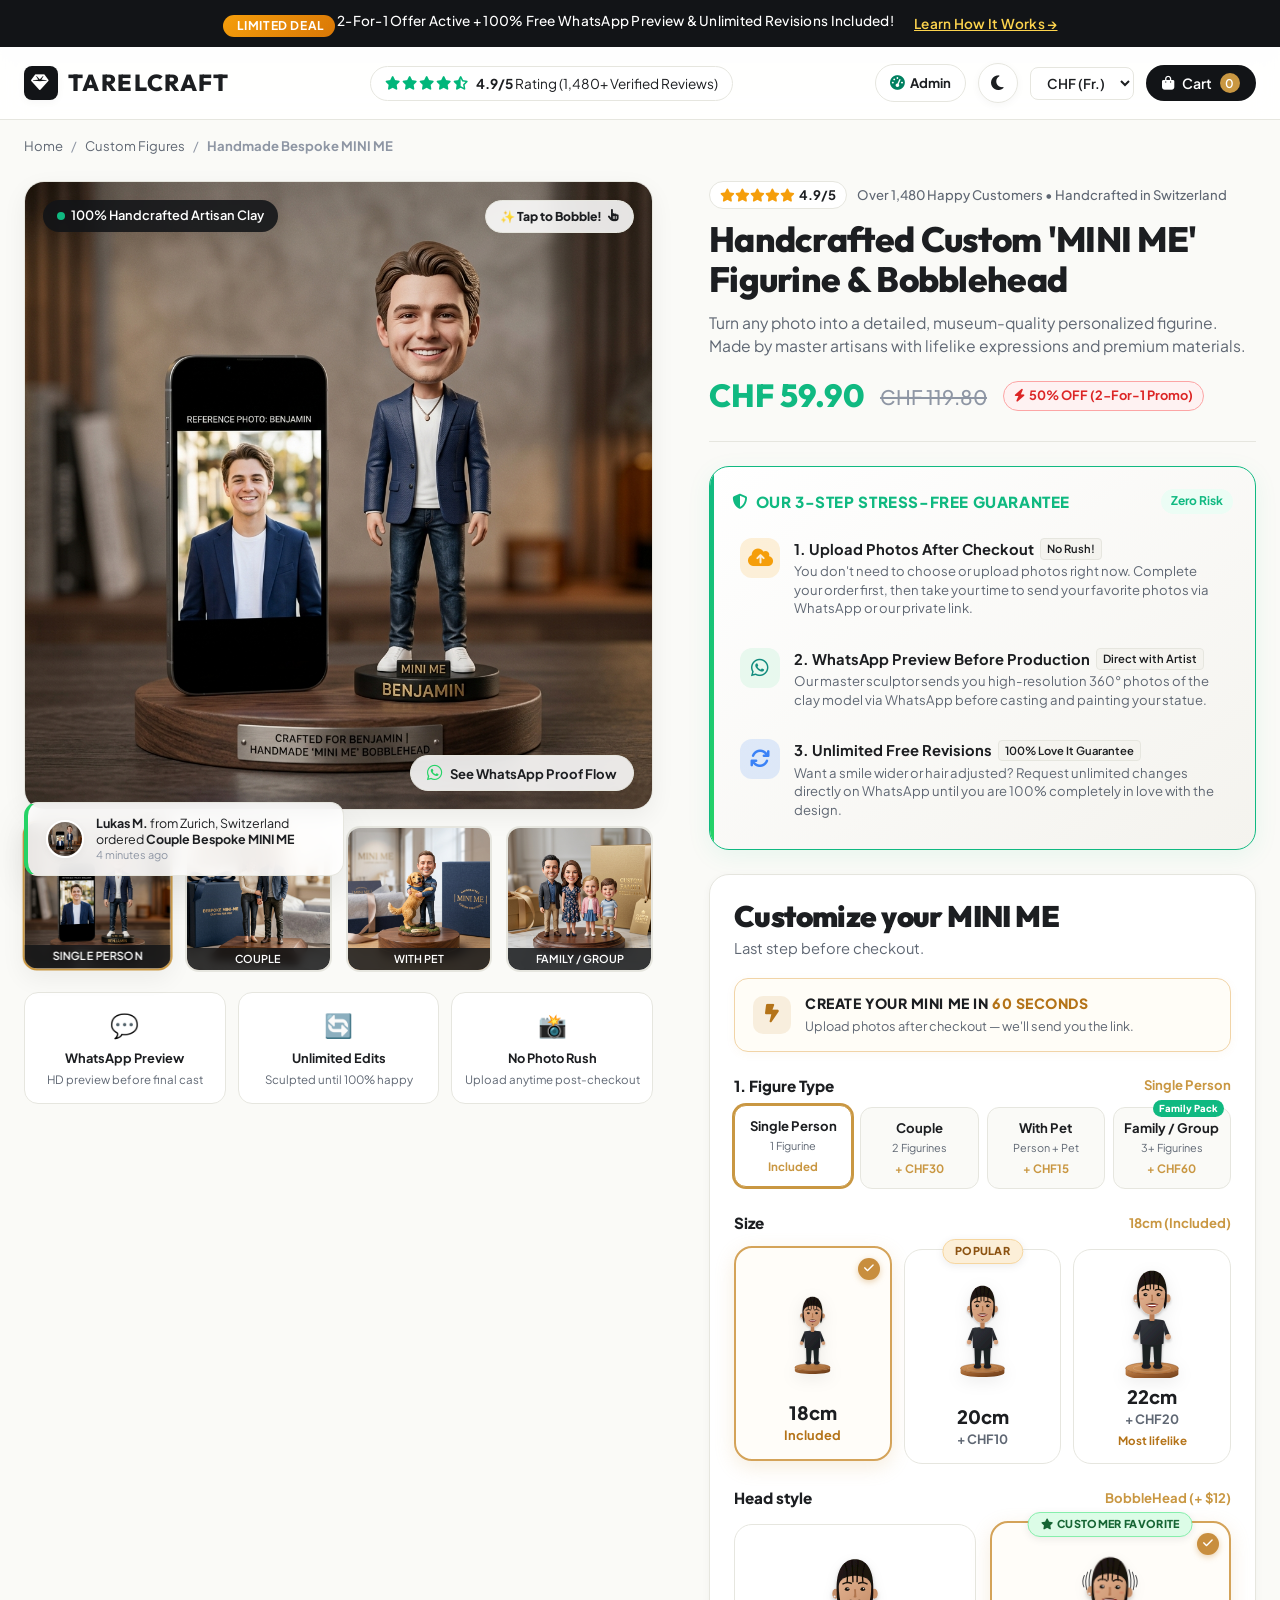
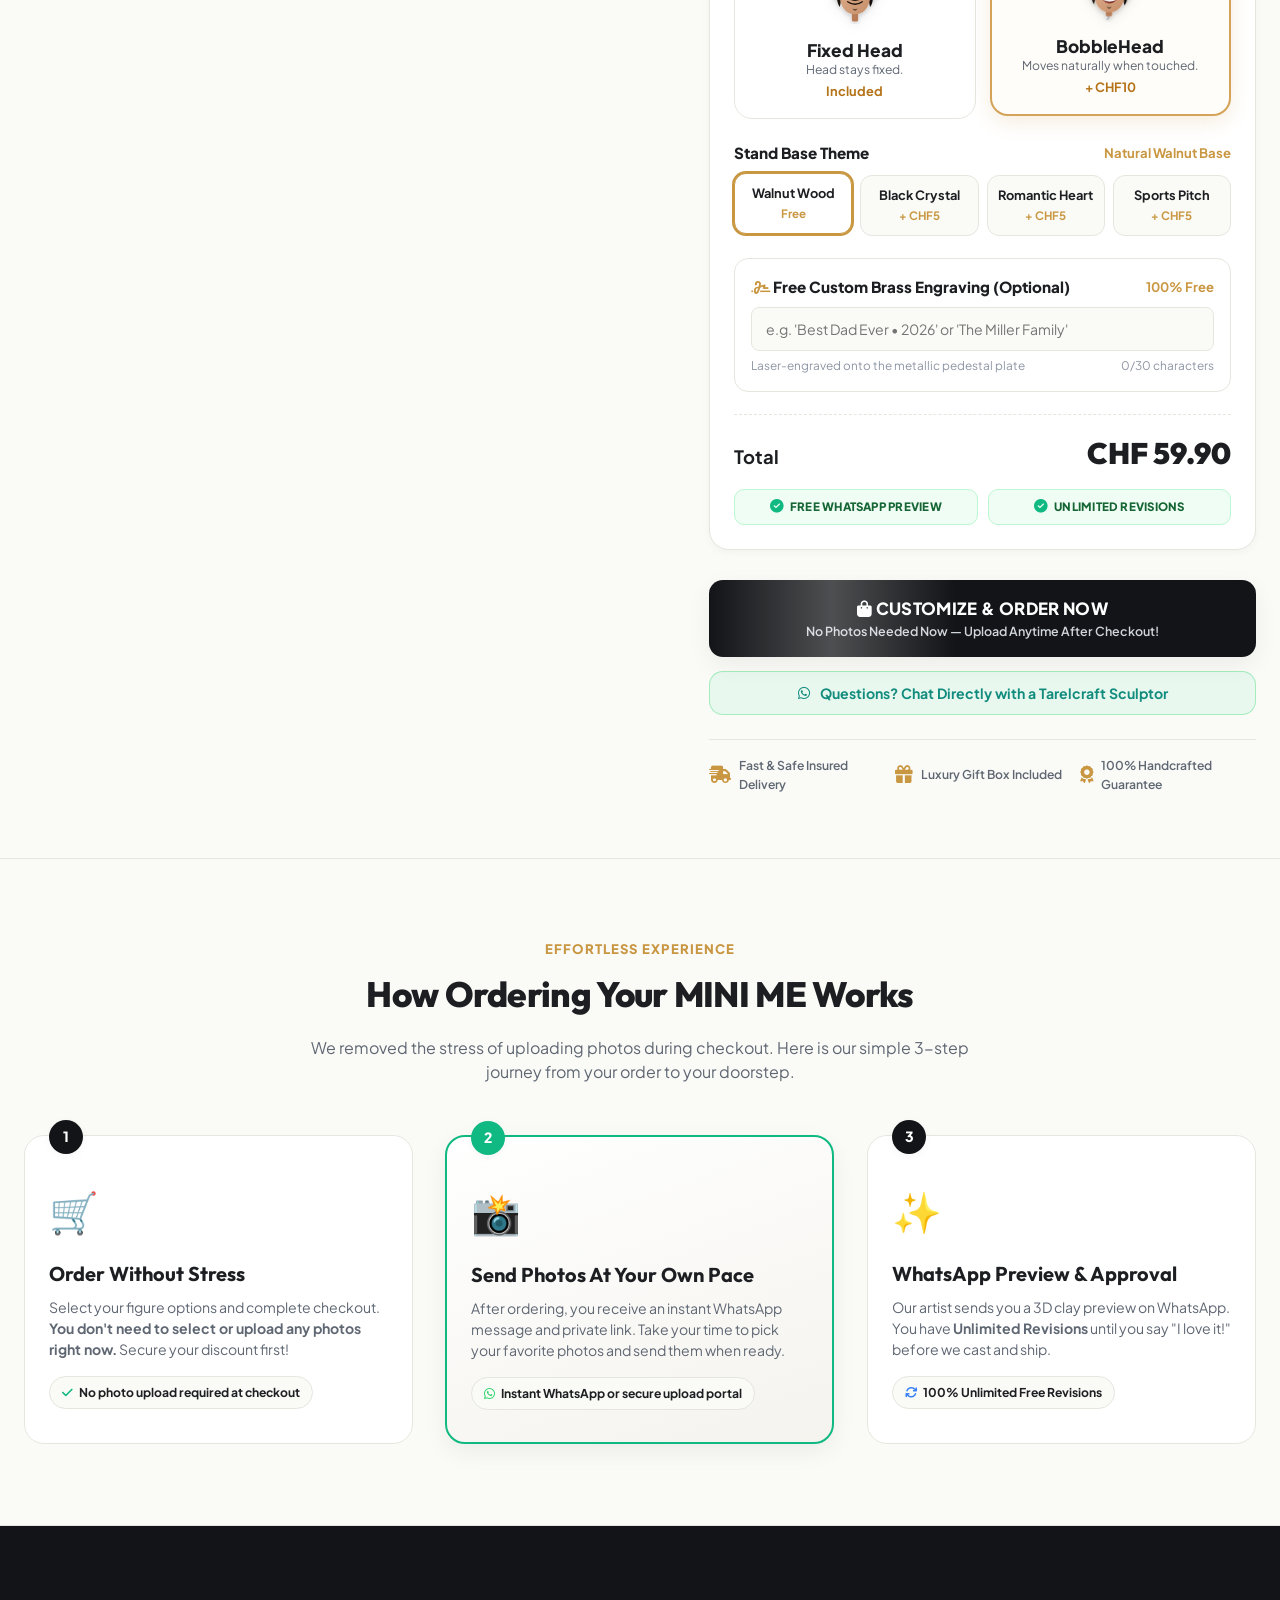
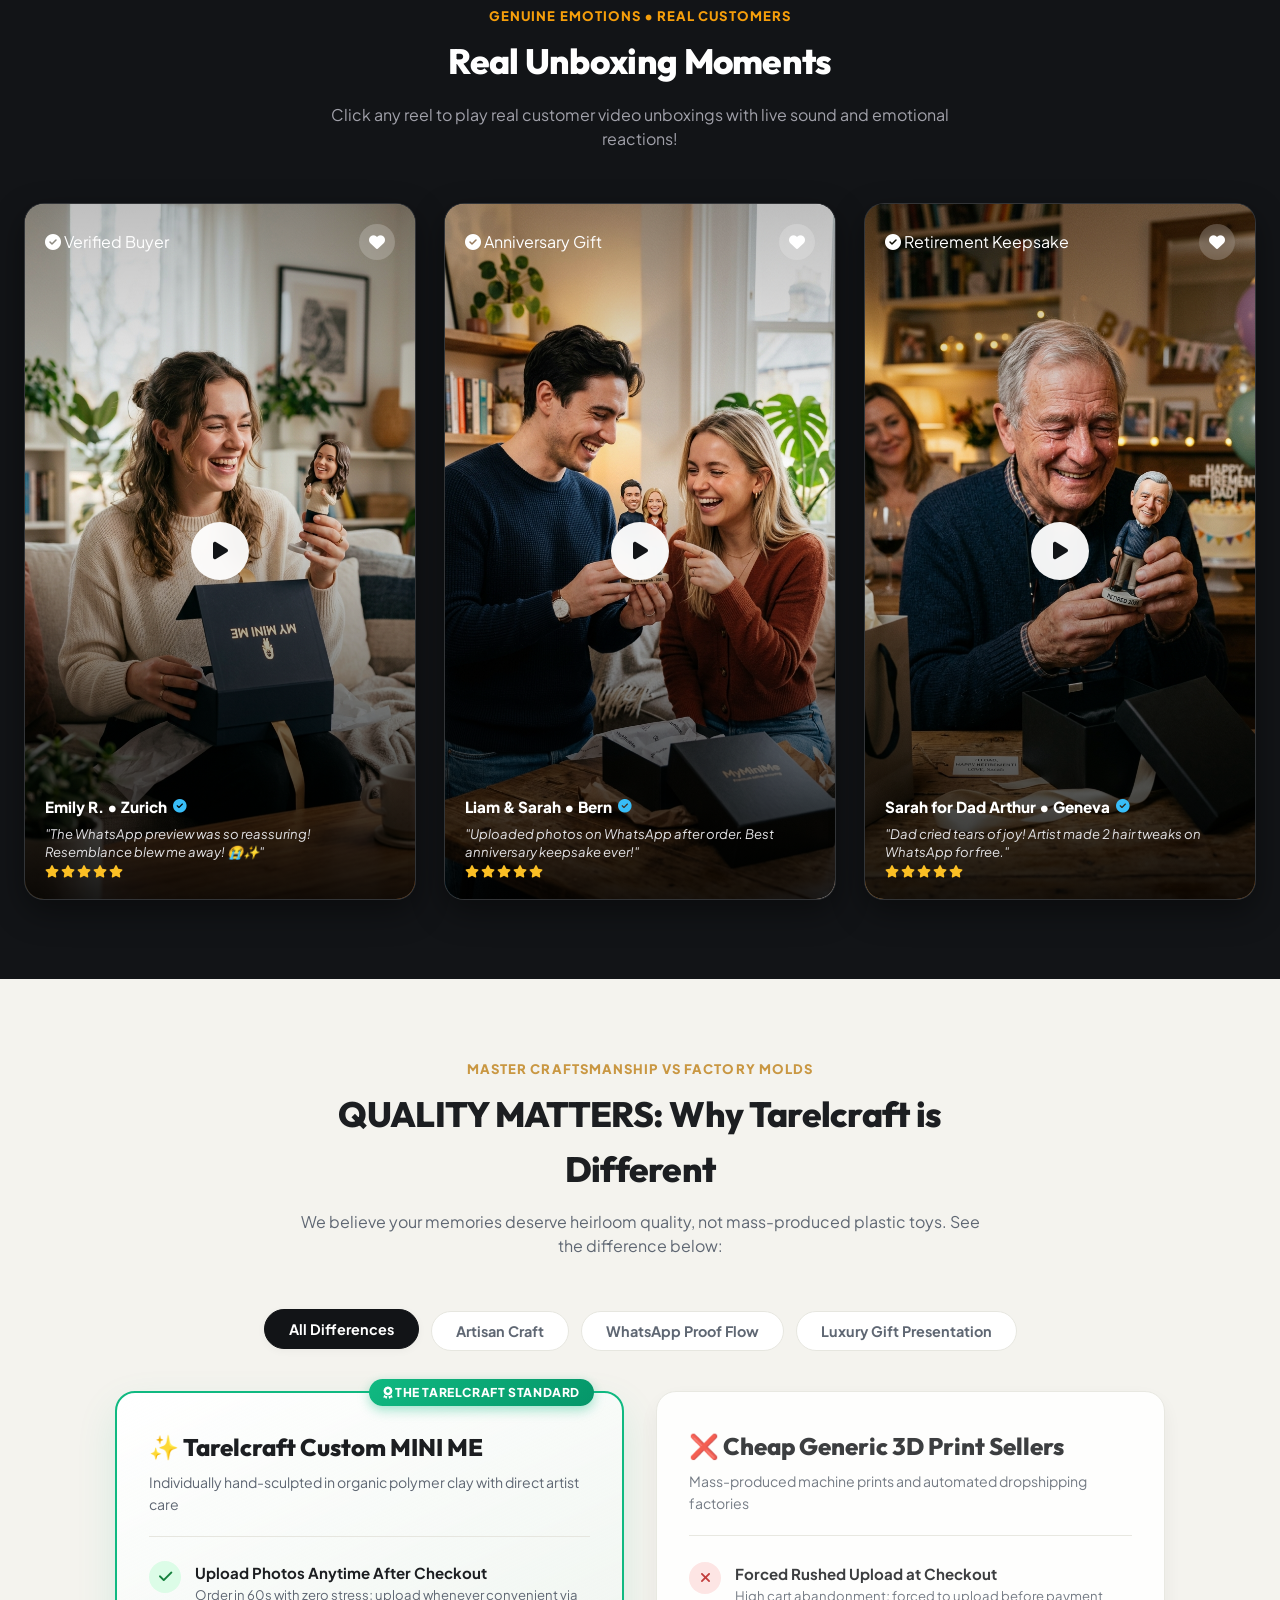
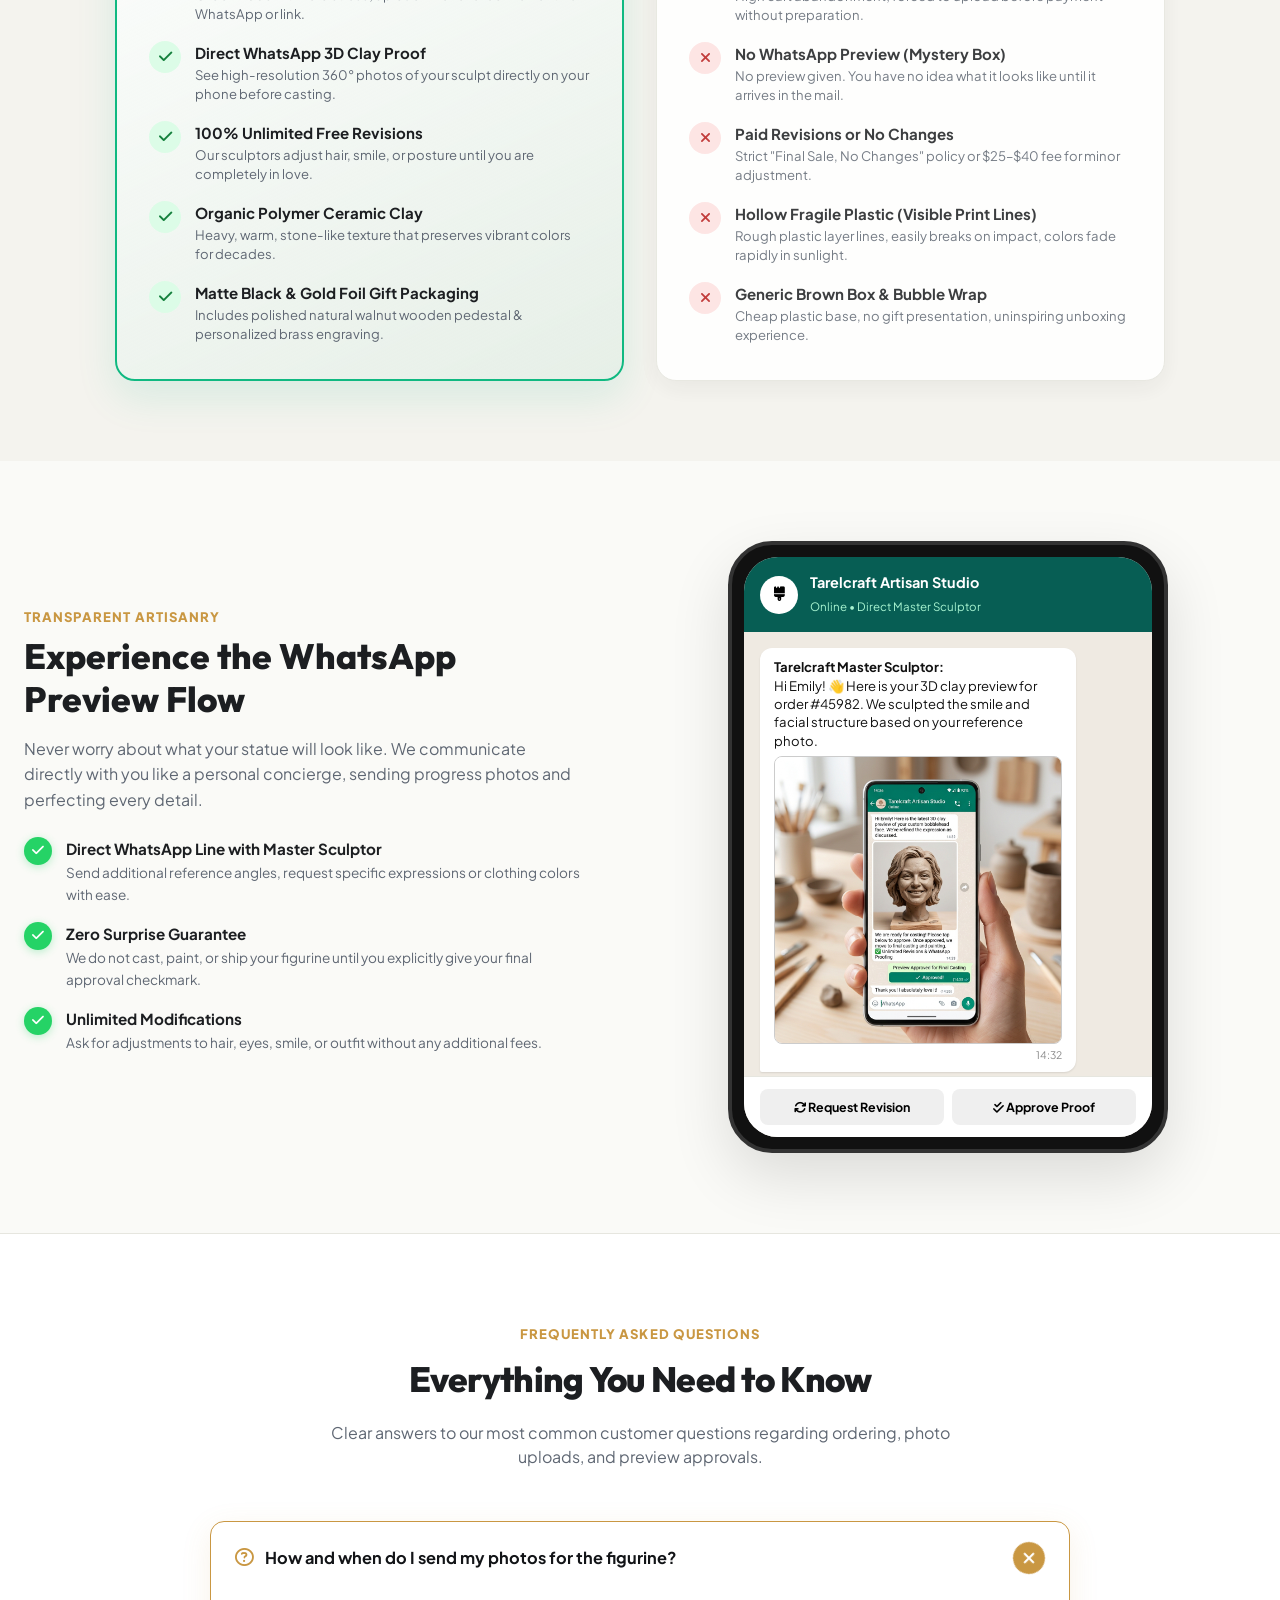
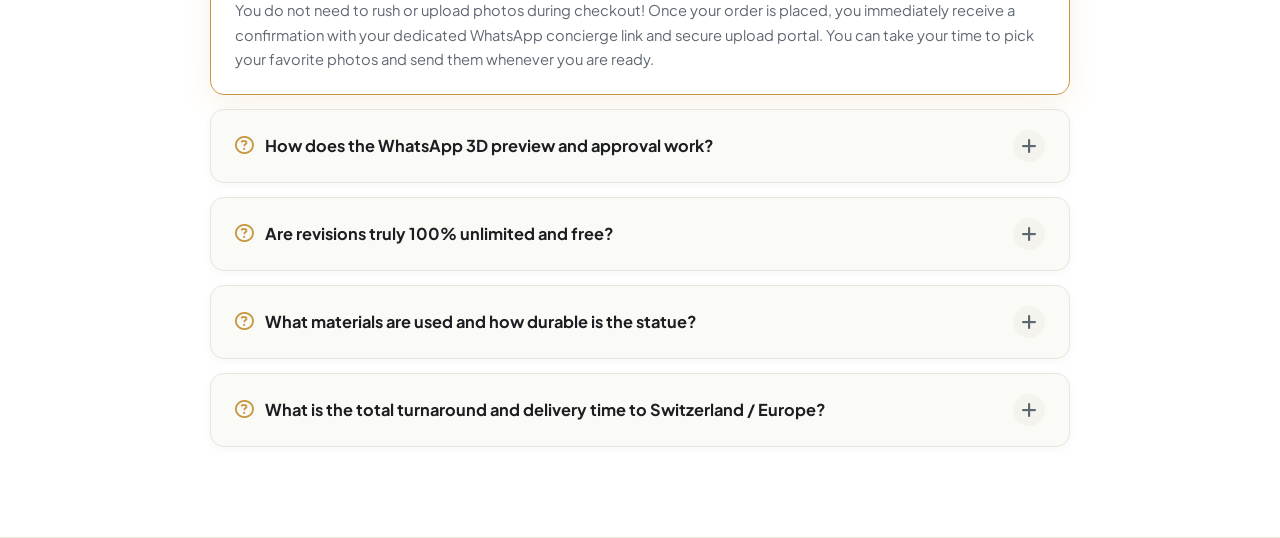
==== commit 8ccec718: "fix: resolve DOM modal unclosed tags, hoist calculateTotal to prevent TDZ error and ensure product l" ====
--- a/index.html
+++ b/index.html
@@ -95,7 +95,7 @@
       <div class="product-layout-grid">
 
         <!-- LEFT COLUMN: STICKY MEDIA GALLERY -->
-        <div class="product-gallery-sticky reveal-on-scroll delay-1">
+        <div class="product-gallery-sticky">
           <div class="main-image-viewport">
             <div class="gallery-floating-badge">
               <span class="pulse-dot"></span>
@@ -157,7 +157,7 @@
         </div>
 
         <!-- RIGHT COLUMN: PRODUCT BUY BOX & CONFIGURATOR -->
-        <div class="product-info-column reveal-on-scroll delay-2">
+        <div class="product-info-column">
 
           <!-- PRODUCT TITLE & PRICING -->
           <div class="product-meta-header">
@@ -1002,10 +1002,11 @@
           <div style="background: #FEF3C7; color: #92400E; font-weight: 800; width: 26px; height: 26px; border-radius: 50%; display: flex; align-items: center; justify-content: center; flex-shrink: 0;">3</div>
           <div>
             <strong>Step 3: WhatsApp Preview & Unlimited Revisions</strong><br>
-            We sculpt your clay proof and send it to you on WhatsApp for 100% approval before shipping!
-          </div>
-        </div>
-      </div>
+      <button class="buy-button-main" style="margin-top: 24px;" onclick="document.getElementById('interactive-modal').style.display='none'">
+        <span>Got It! Continue to Order</span>
+      </button>
+    </div>
+  </div>
 
   <!-- ==========================================================================
        DEDICATED STEP DRAWER / MODAL: CUSTOMIZE YOUR MINI ME (MOCKUP COMPLIANT)
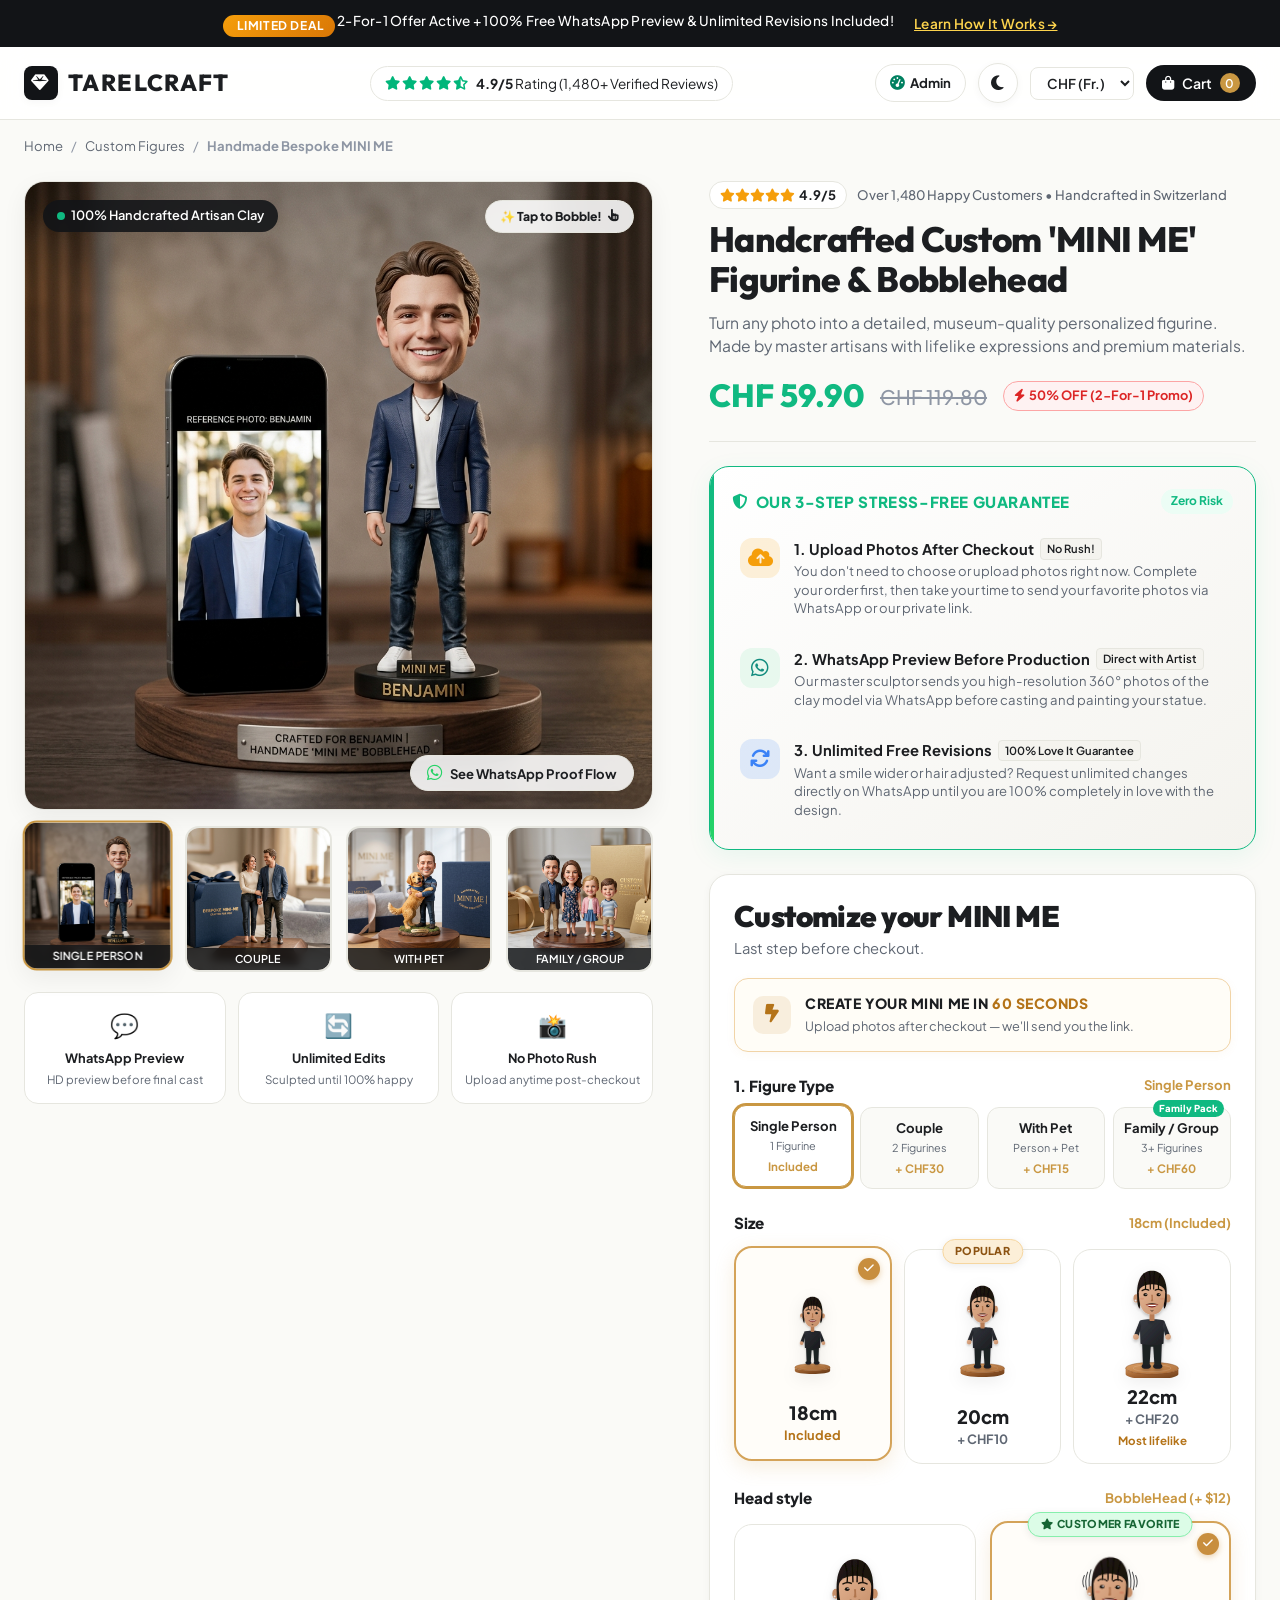
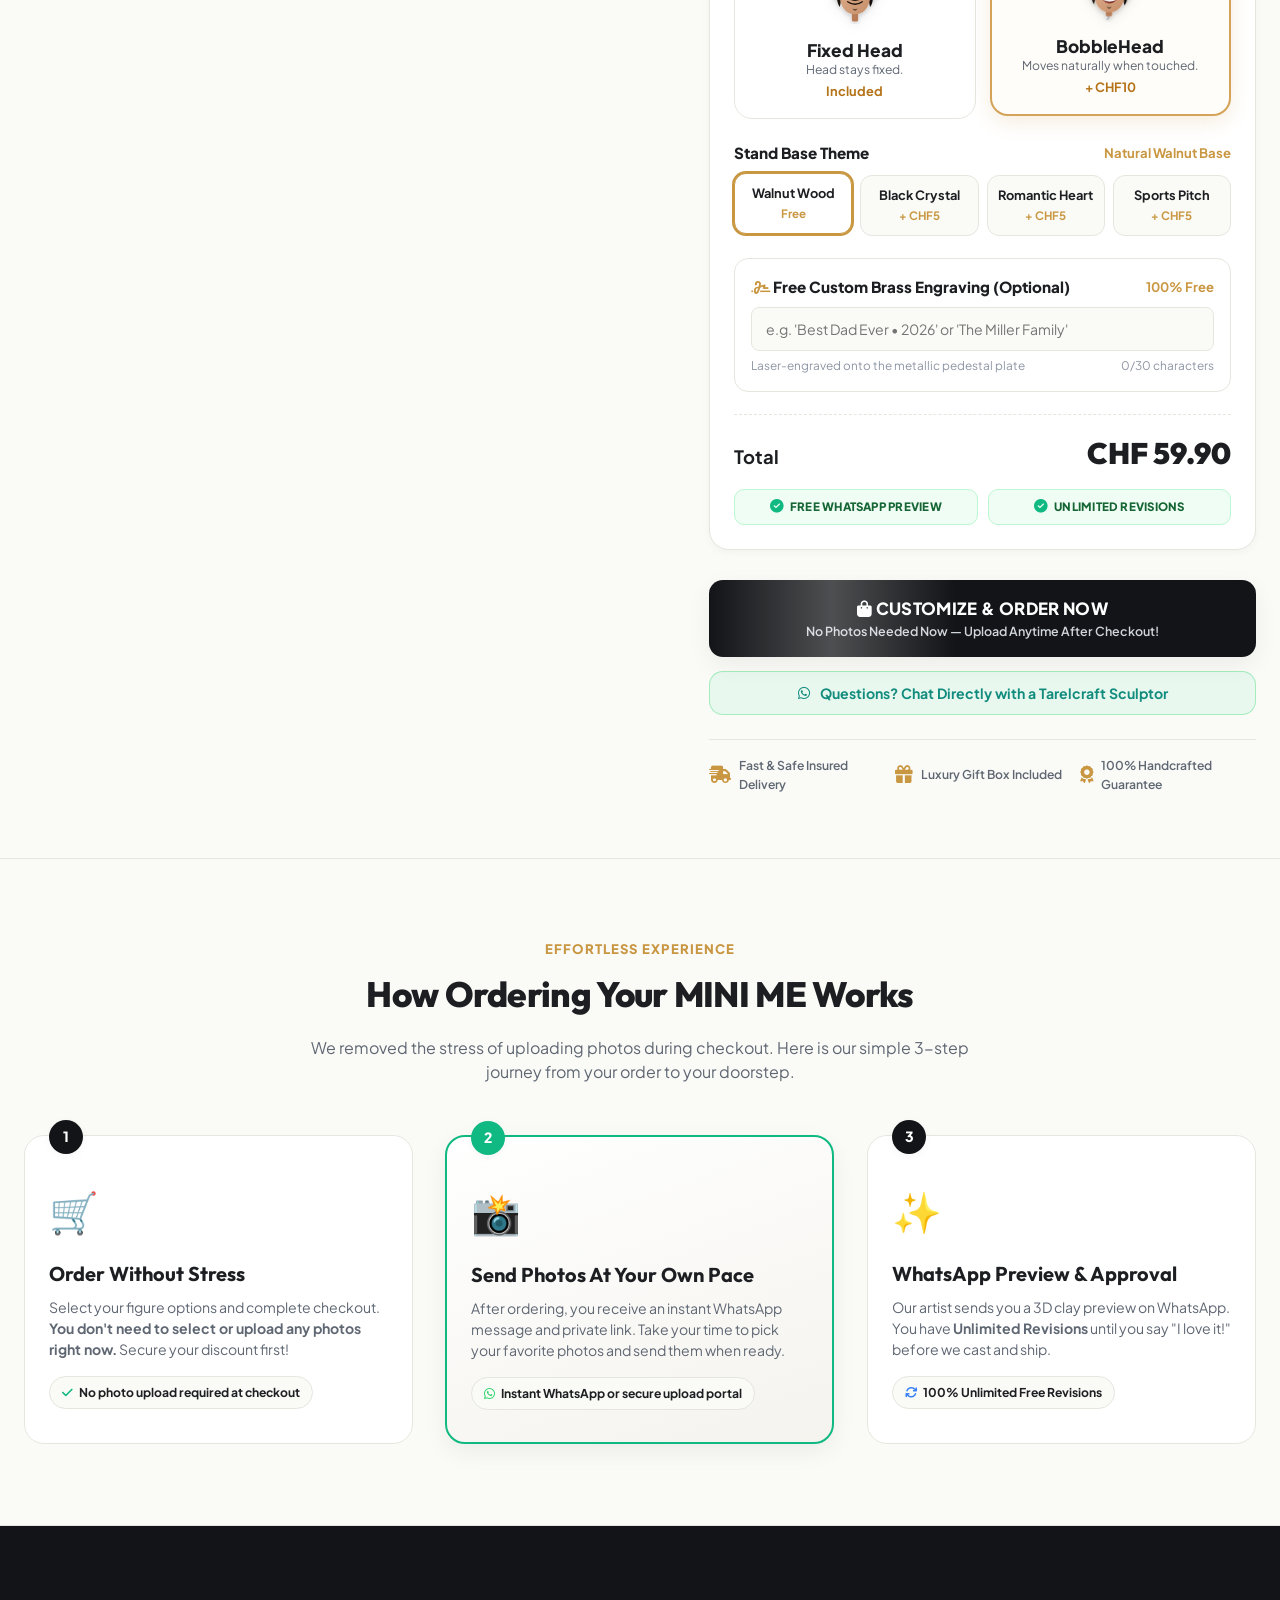
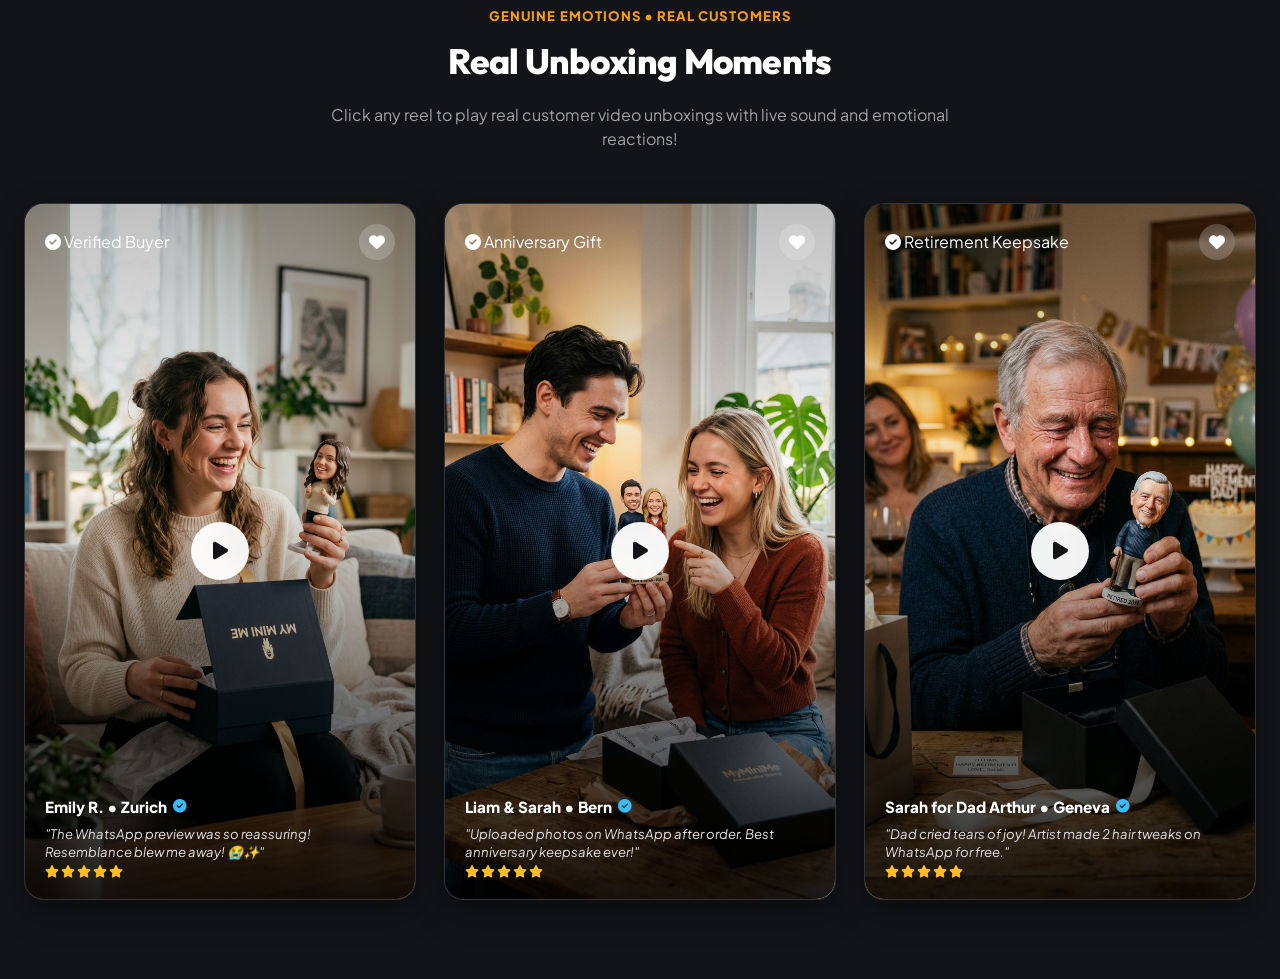
==== commit 90e3efbd: "hide: hide Quality Matters, WhatsApp preview flow simulator, and FAQs sections from the storefront" ====
--- a/index.html
+++ b/index.html
@@ -603,9 +603,9 @@
   </section>
 
   <!-- ==========================================================================
-       SECTION 3: CREATIVE REDESIGN - QUALITY MATTERS: WHY TARELCRAFT IS DIFFERENT
+       SECTION 3: CREATIVE REDESIGN - QUALITY MATTERS: WHY TARELCRAFT IS DIFFERENT (HIDDEN)
        ========================================================================== -->
-  <section class="creative-comparison-section">
+  <section class="creative-comparison-section" style="display: none !important;">
     <div class="container">
       <div class="section-head reveal-on-scroll">
         <div class="section-eyebrow">MASTER CRAFTSMANSHIP VS FACTORY MOLDS</div>
@@ -730,8 +730,8 @@
     </div>
   </section>
 
-  <!-- SECTION 4: INTERACTIVE WHATSAPP PROOF SIMULATOR -->
-  <section class="whatsapp-experience-section">
+  <!-- SECTION 4: INTERACTIVE WHATSAPP PROOF SIMULATOR (HIDDEN) -->
+  <section class="whatsapp-experience-section" style="display: none !important;">
     <div class="container">
       <div class="wa-sim-wrapper">
         <div class="wa-sim-content reveal-on-scroll delay-1">
@@ -815,8 +815,8 @@
     </div>
   </section>
 
-  <!-- SECTION 5: FREQUENTLY ASKED QUESTIONS -->
-  <section class="faq-section">
+  <!-- SECTION 5: FREQUENTLY ASKED QUESTIONS (HIDDEN) -->
+  <section class="faq-section" style="display: none !important;">
     <div class="container">
       <div class="section-head reveal-on-scroll">
         <div class="section-eyebrow">FREQUENTLY ASKED QUESTIONS</div>
--- a/css/style.css
+++ b/css/style.css
@@ -411,6 +411,13 @@
 
 .breadcrumb-nav span {
   margin: 0 6px;
+}
+
+/* Hidden requested sections */
+.creative-comparison-section,
+.whatsapp-experience-section,
+.faq-section {
+  display: none !important;
 }
 
 /* ==========================================================================
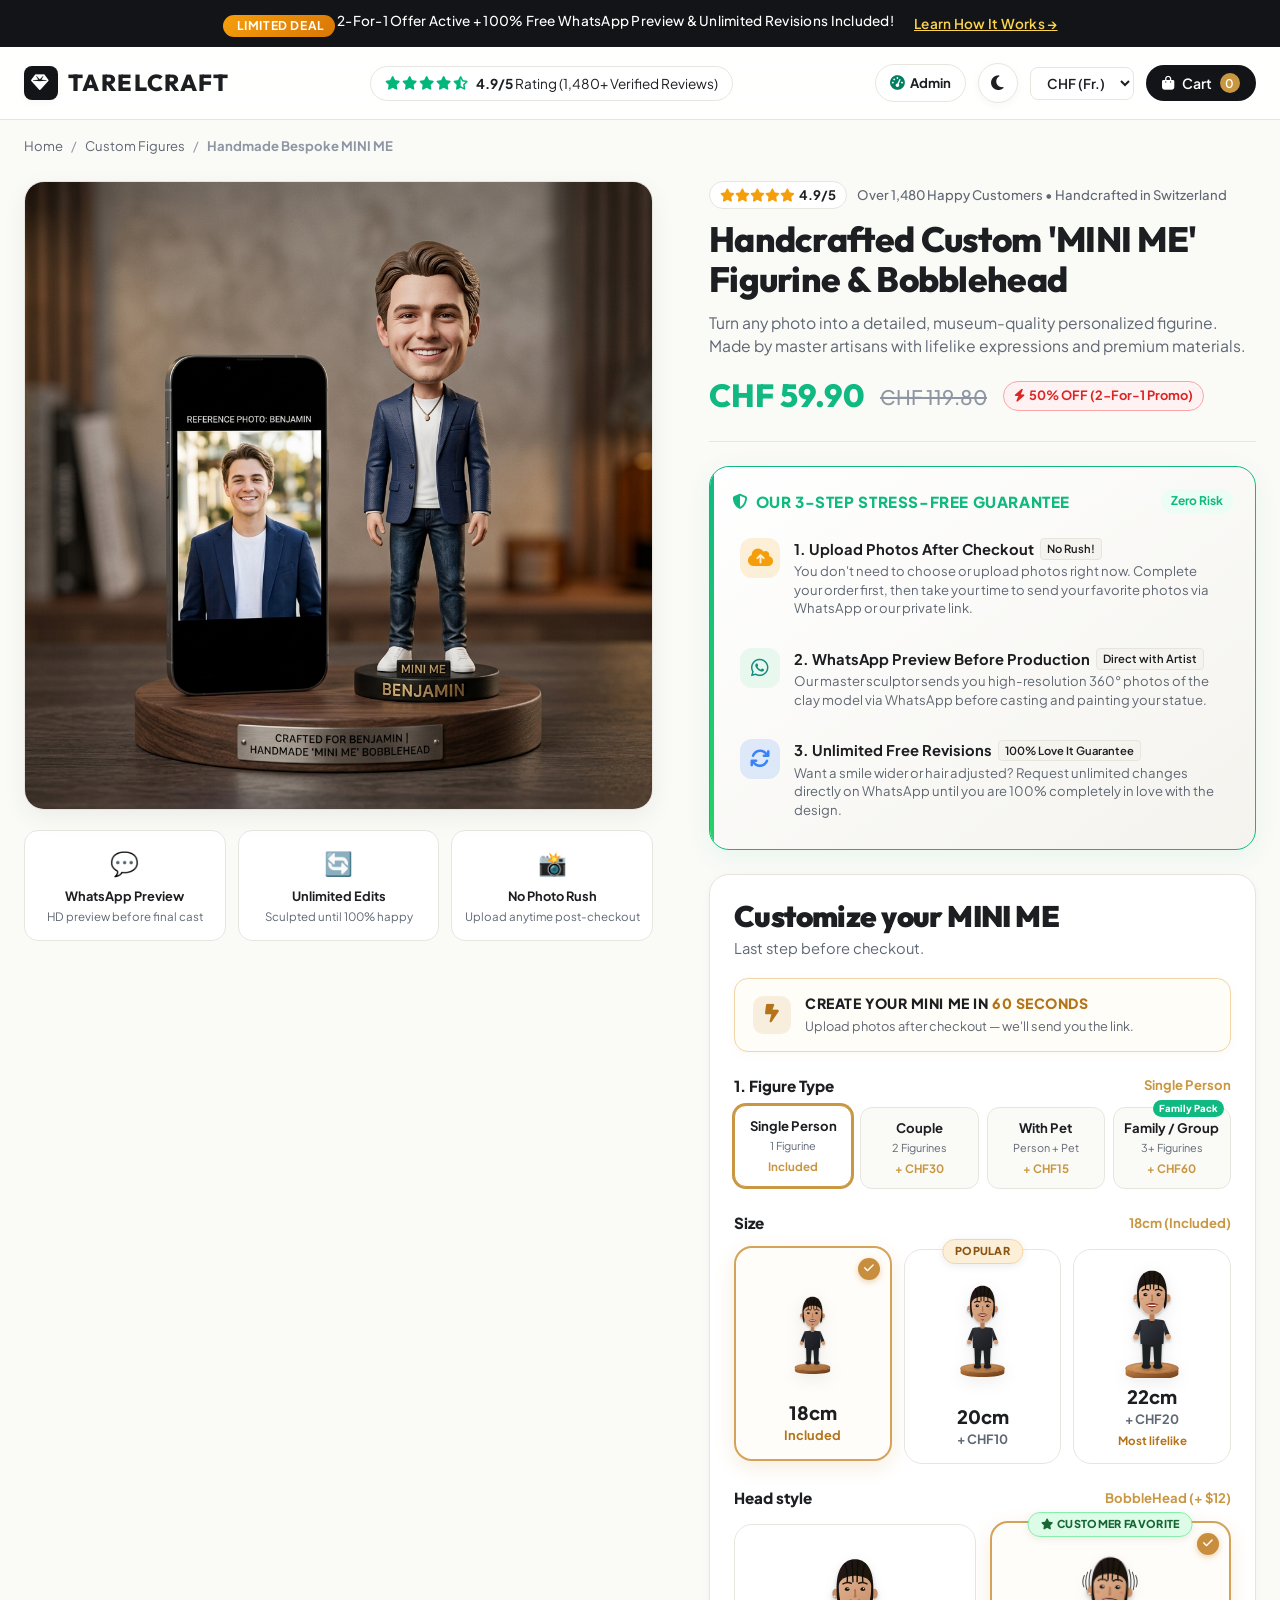
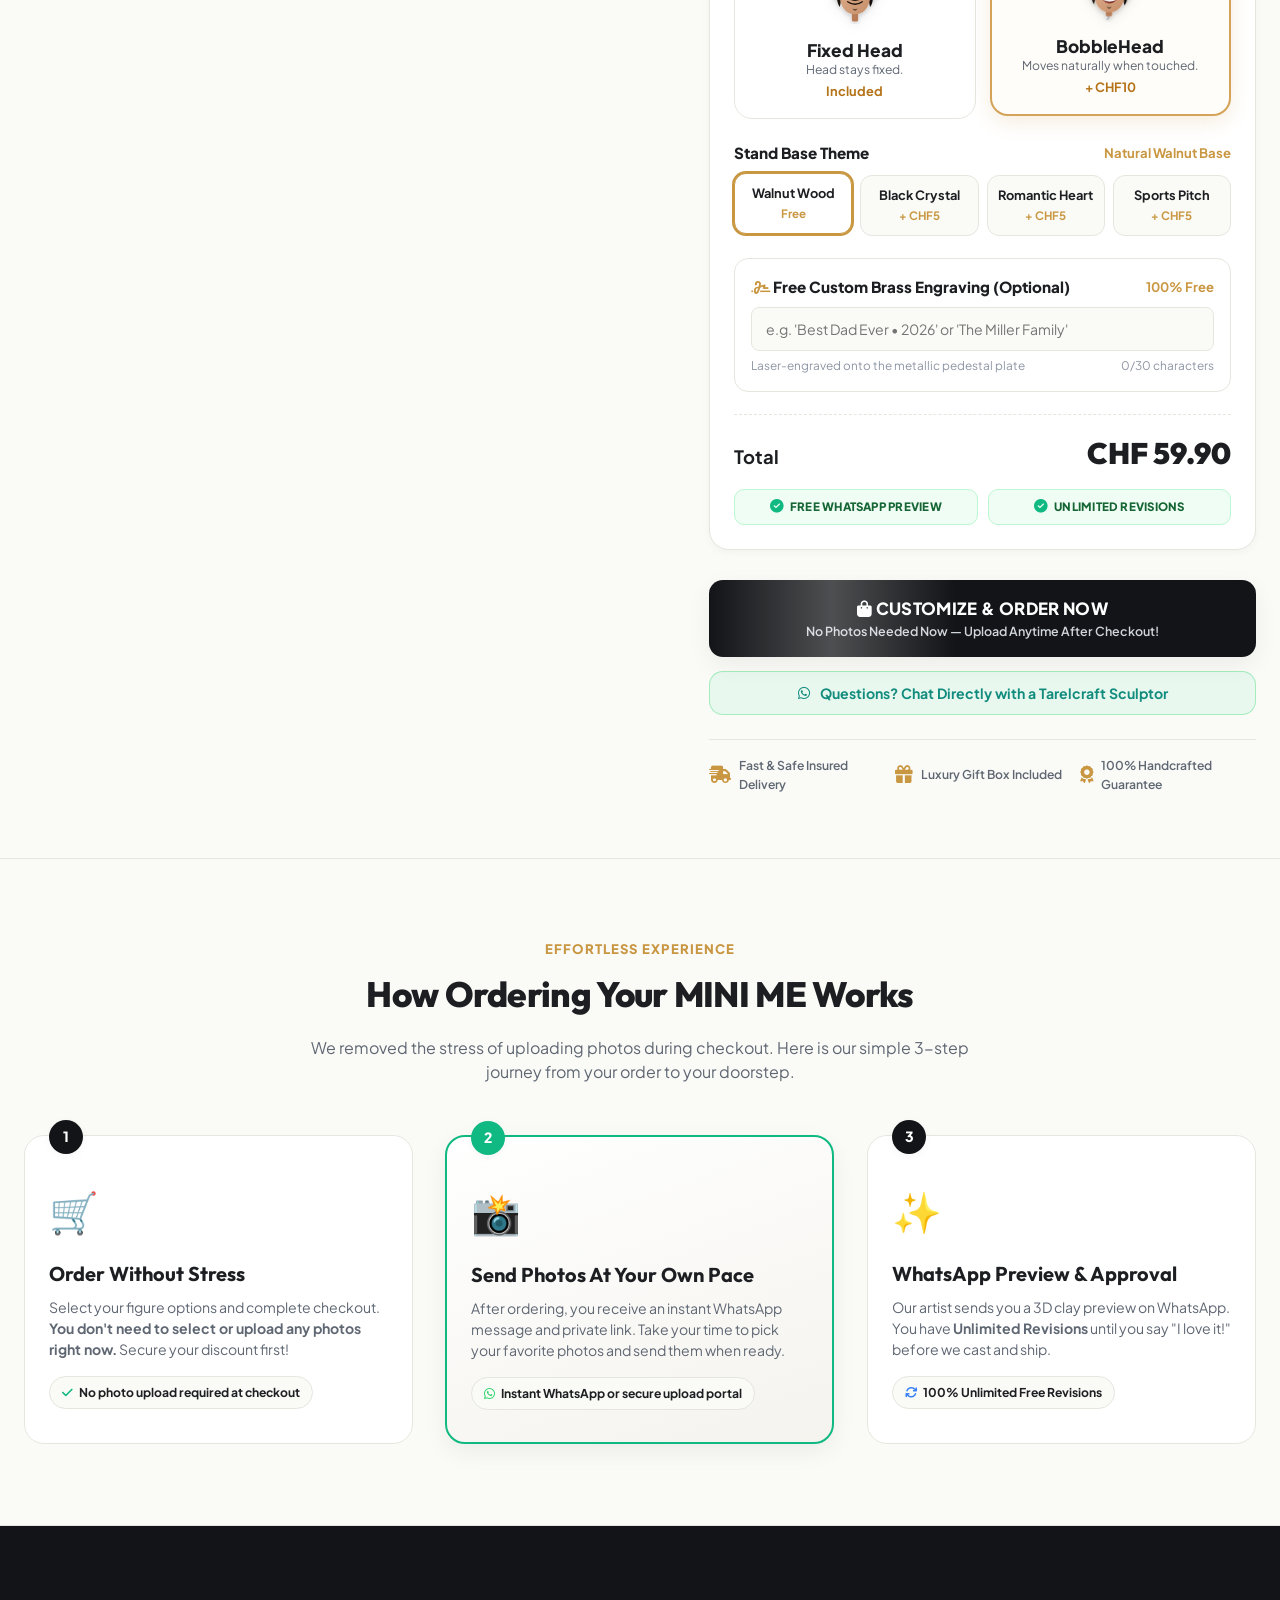
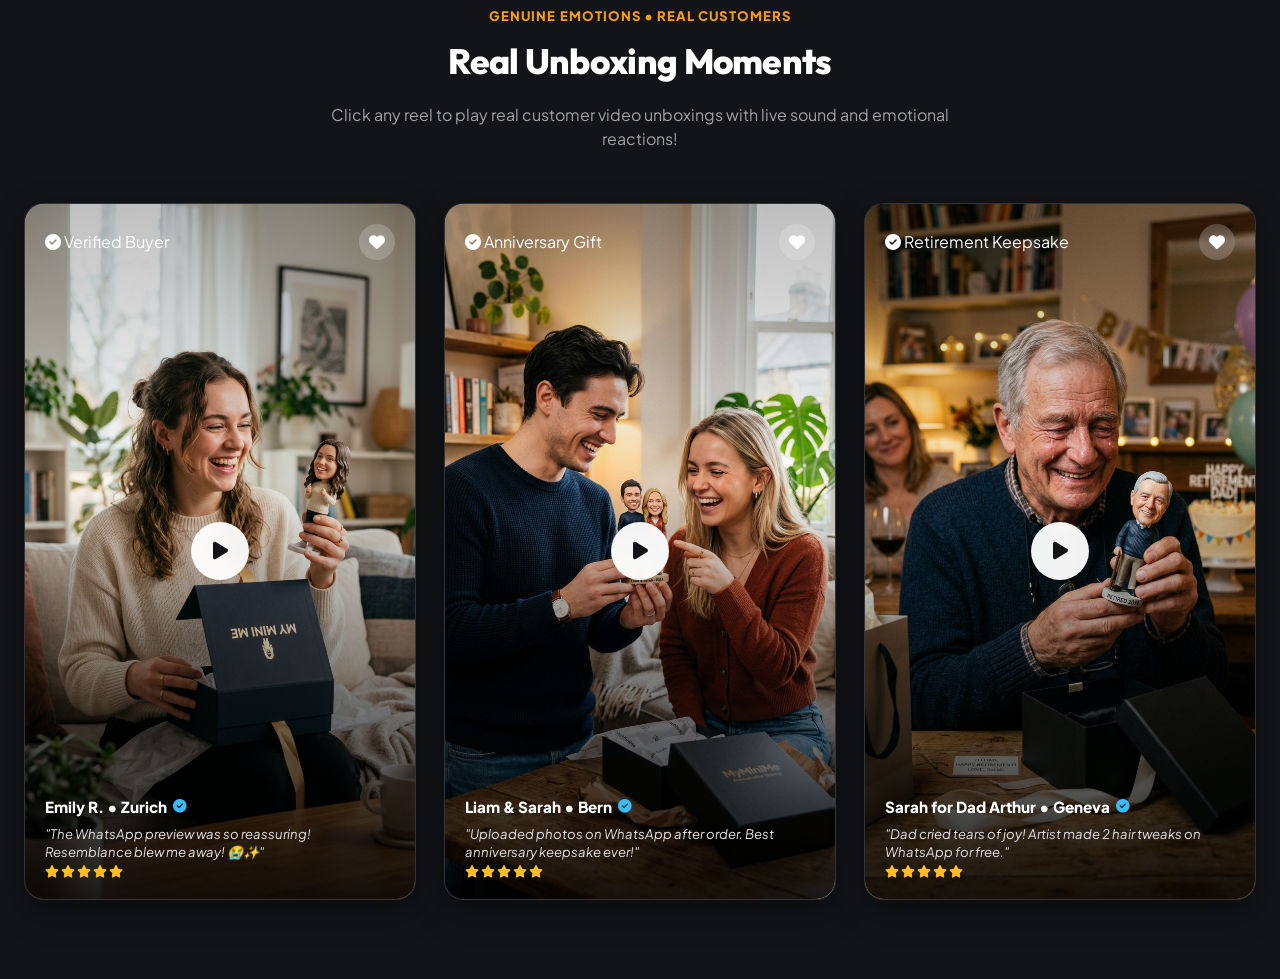
==== commit 6462867a: "clean: remove hero gallery floating badge, bobblehead tap pill, whatsapp proof trigger button, and t" ====
--- a/index.html
+++ b/index.html
@@ -97,43 +97,7 @@
         <!-- LEFT COLUMN: STICKY MEDIA GALLERY -->
         <div class="product-gallery-sticky">
           <div class="main-image-viewport">
-            <div class="gallery-floating-badge">
-              <span class="pulse-dot"></span>
-              <span>100% Handcrafted Artisan Clay</span>
-            </div>
-
-            <!-- Interactive Bobblehead Trigger Pill -->
-            <div class="bobble-interactive-pill" id="bobble-trigger-pill">
-              <span>✨ Tap to Bobble!</span>
-              <i class="fa-solid fa-hand-pointer"></i>
-            </div>
-
             <img id="main-product-img" src="assets/images/hero-bobblehead.jpg" alt="Handmade Custom Mini Me Bobblehead Figurine">
-
-            <button class="gallery-interactive-trigger" id="upload-info-trigger">
-              <i class="fa-brands fa-whatsapp" style="color: #25D366; font-size: 1.1rem;"></i>
-              <span>See WhatsApp Proof Flow</span>
-            </button>
-          </div>
-
-          <!-- THUMBNAIL STRIP (SYNCED WITH FIGURE TYPES) -->
-          <div class="thumbnail-strip">
-            <div class="thumb-item active" data-img="assets/images/hero-bobblehead.jpg" data-type="single">
-              <img src="assets/images/hero-bobblehead.jpg" alt="Single Custom Bobblehead">
-              <div class="thumb-label">Single Person</div>
-            </div>
-            <div class="thumb-item" data-img="assets/images/couple-figure.jpg" data-type="couple">
-              <img src="assets/images/couple-figure.jpg" alt="Couple Custom Figurine">
-              <div class="thumb-label">Couple</div>
-            </div>
-            <div class="thumb-item" data-img="assets/images/pet-figure.jpg" data-type="pet">
-              <img src="assets/images/pet-figure.jpg" alt="With Pet Custom Figurine">
-              <div class="thumb-label">With Pet</div>
-            </div>
-            <div class="thumb-item" data-img="assets/images/family-figure.jpg" data-type="family">
-              <img src="assets/images/family-figure.jpg" alt="Family / Group Custom Figurine">
-              <div class="thumb-label">Family / Group</div>
-            </div>
           </div>
 
           <!-- GALLERY MICRO VALUE CARDS -->
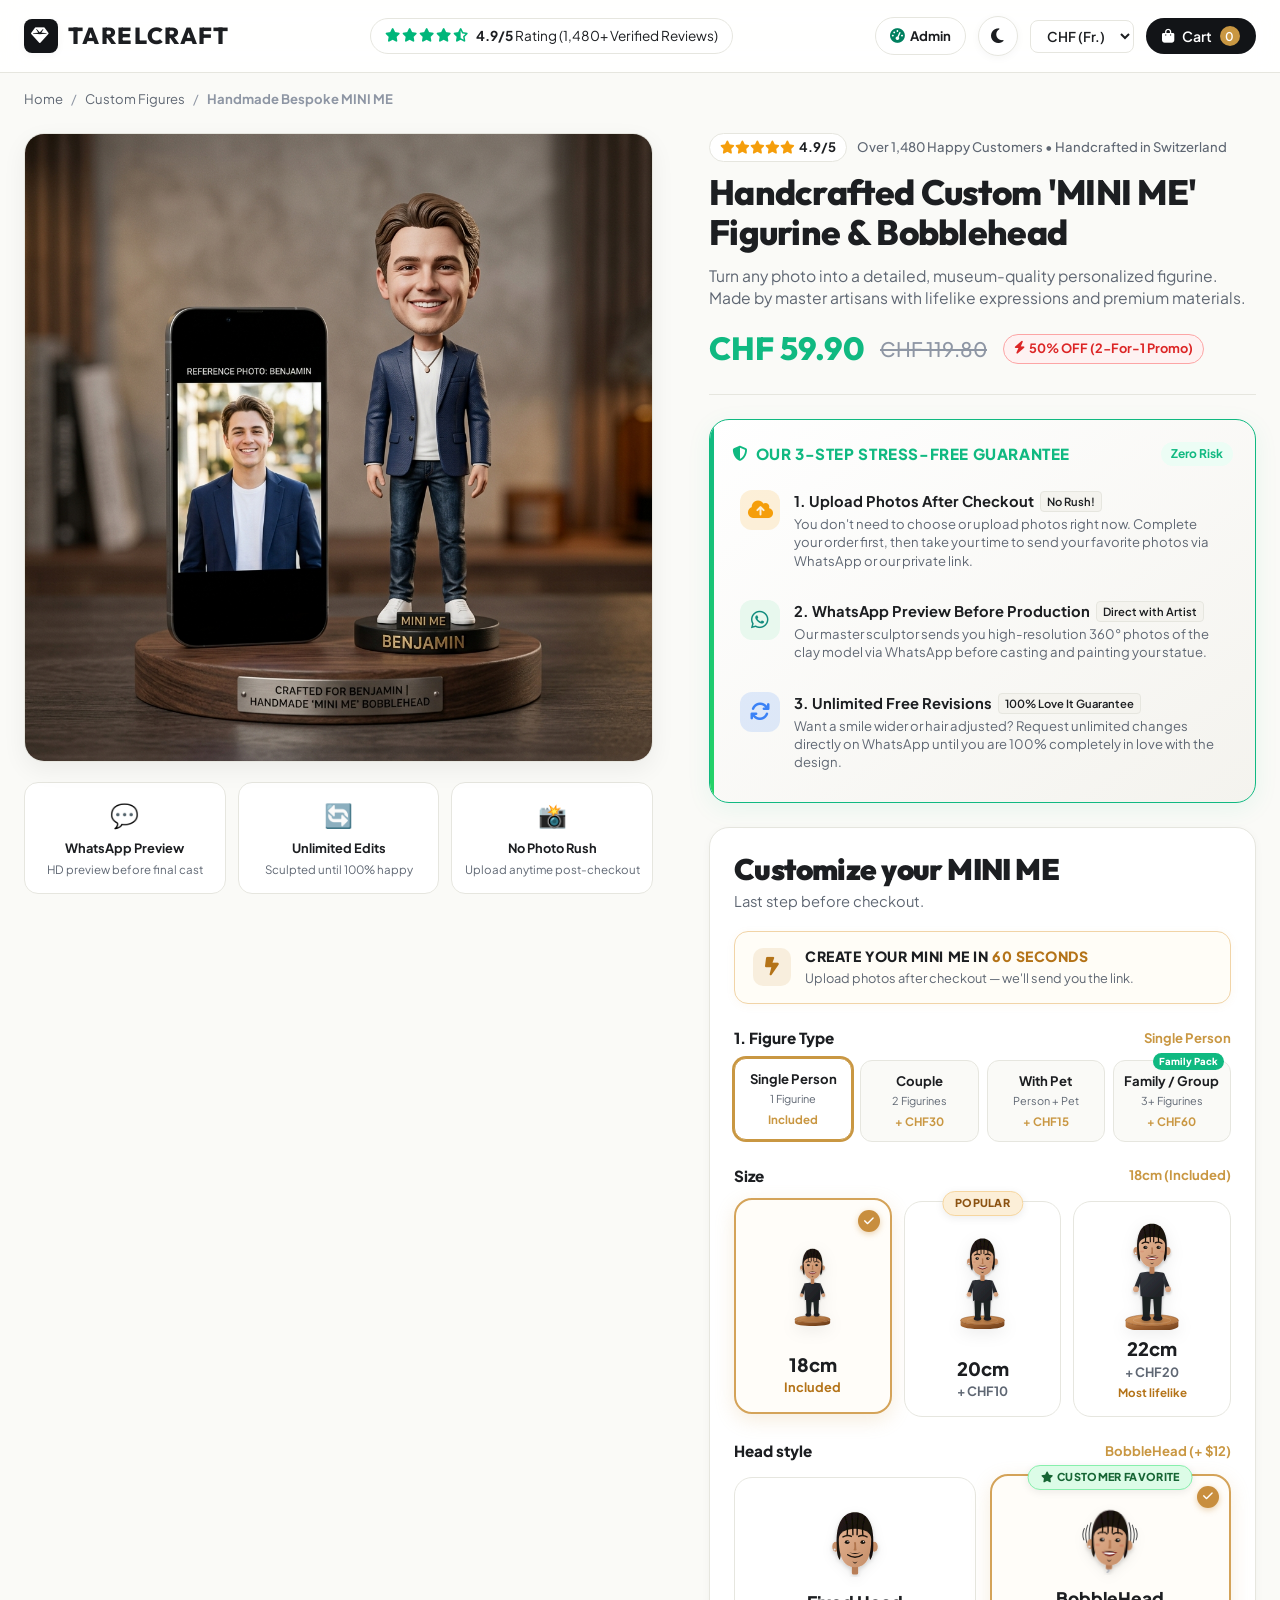
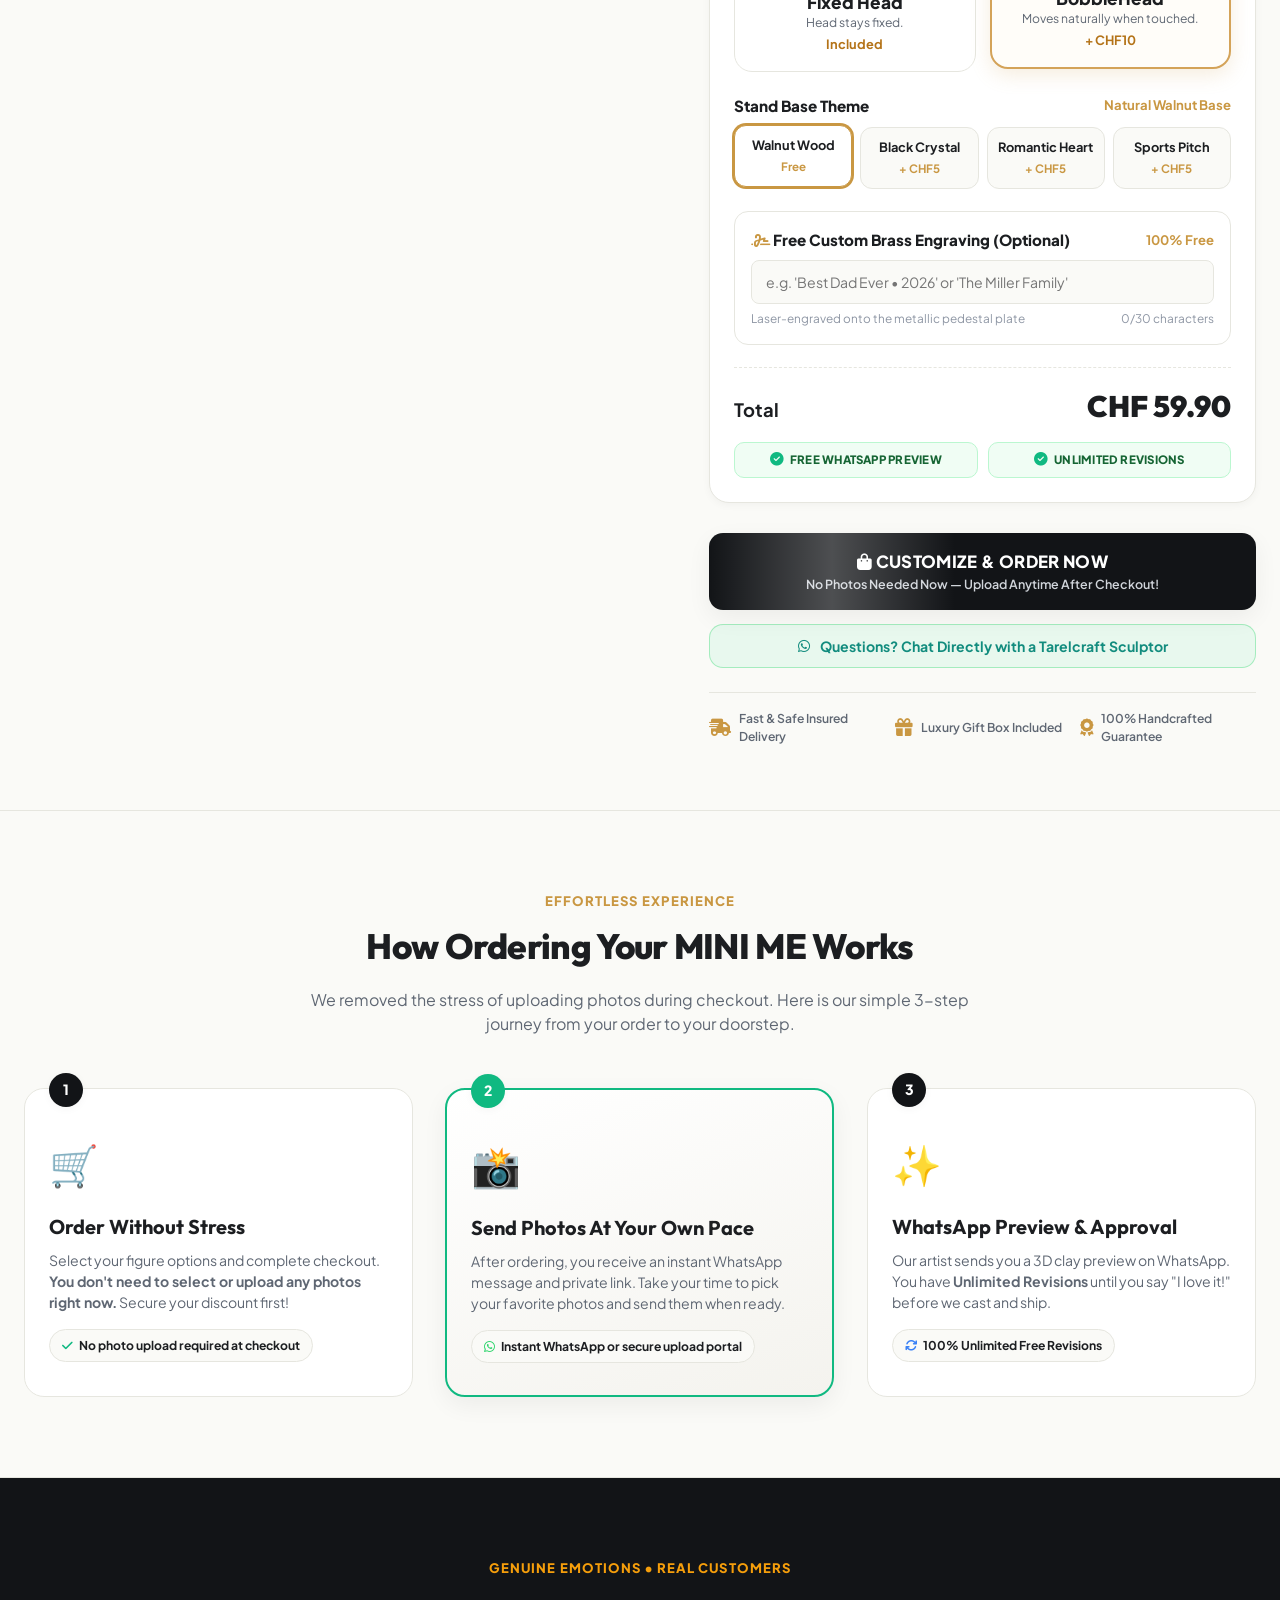
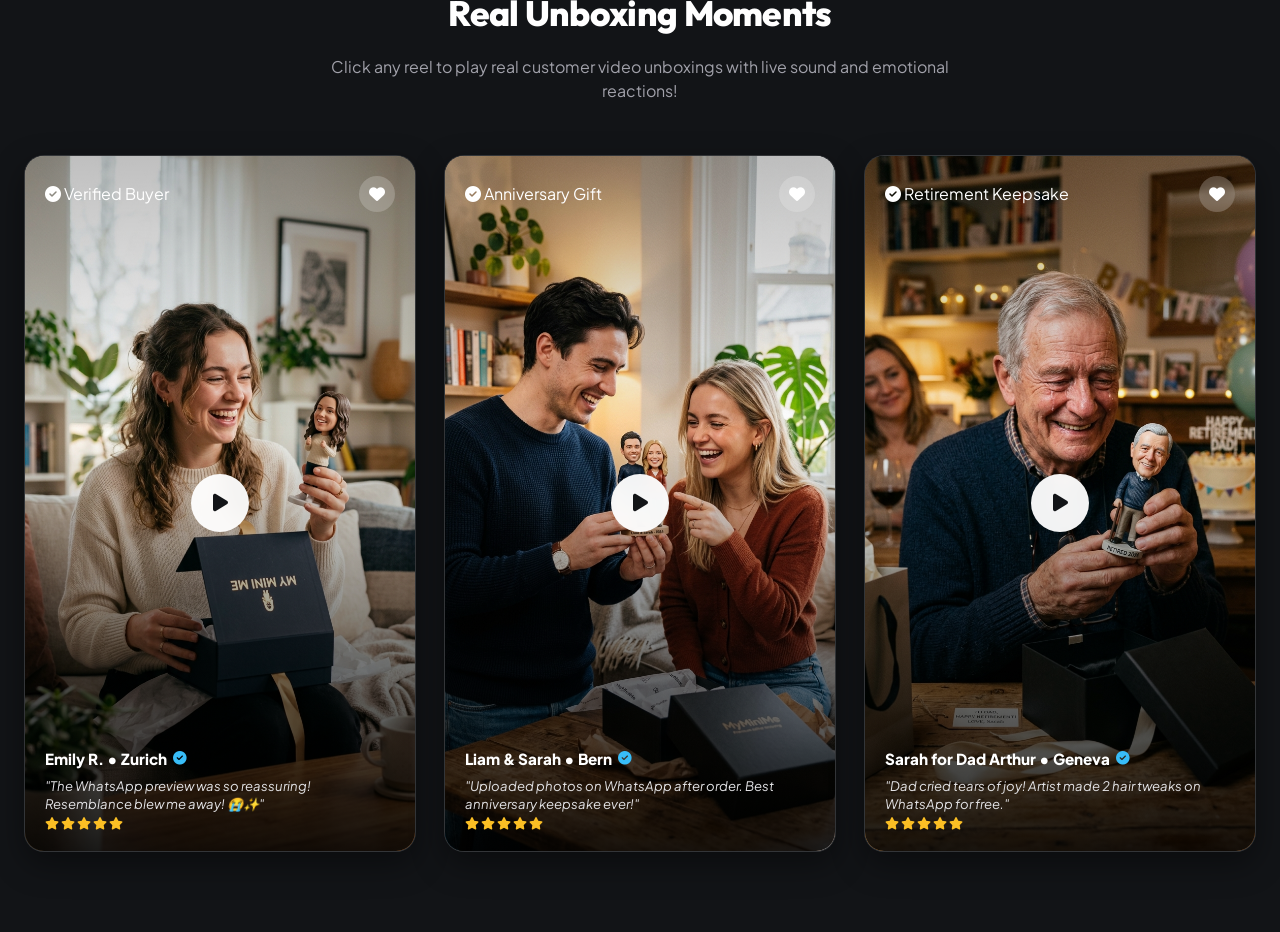
==== commit 6331dc8e: "remove: remove limited deal announcement bar from shopify liquid section and index.html" ====
--- a/index.html
+++ b/index.html
@@ -22,12 +22,6 @@
   <!-- Confetti Canvas for Celebrations -->
   <canvas id="confetti-canvas"></canvas>
 
-  <!-- TOP ANNOUNCEMENT BAR -->
-  <div class="announcement-bar">
-    <span><span class="badge-pill"><i class="fa-solid fa-sparkles"></i> LIMITED DEAL</span> <strong>2-For-1 Offer Active</strong> + 100% Free WhatsApp Preview & Unlimited Revisions Included!</span>
-    <a href="#how-it-works">Learn How It Works →</a>
-  </div>
-
   <!-- SITE HEADER WITH THEME TOGGLE -->
   <header class="site-header">
     <div class="container">
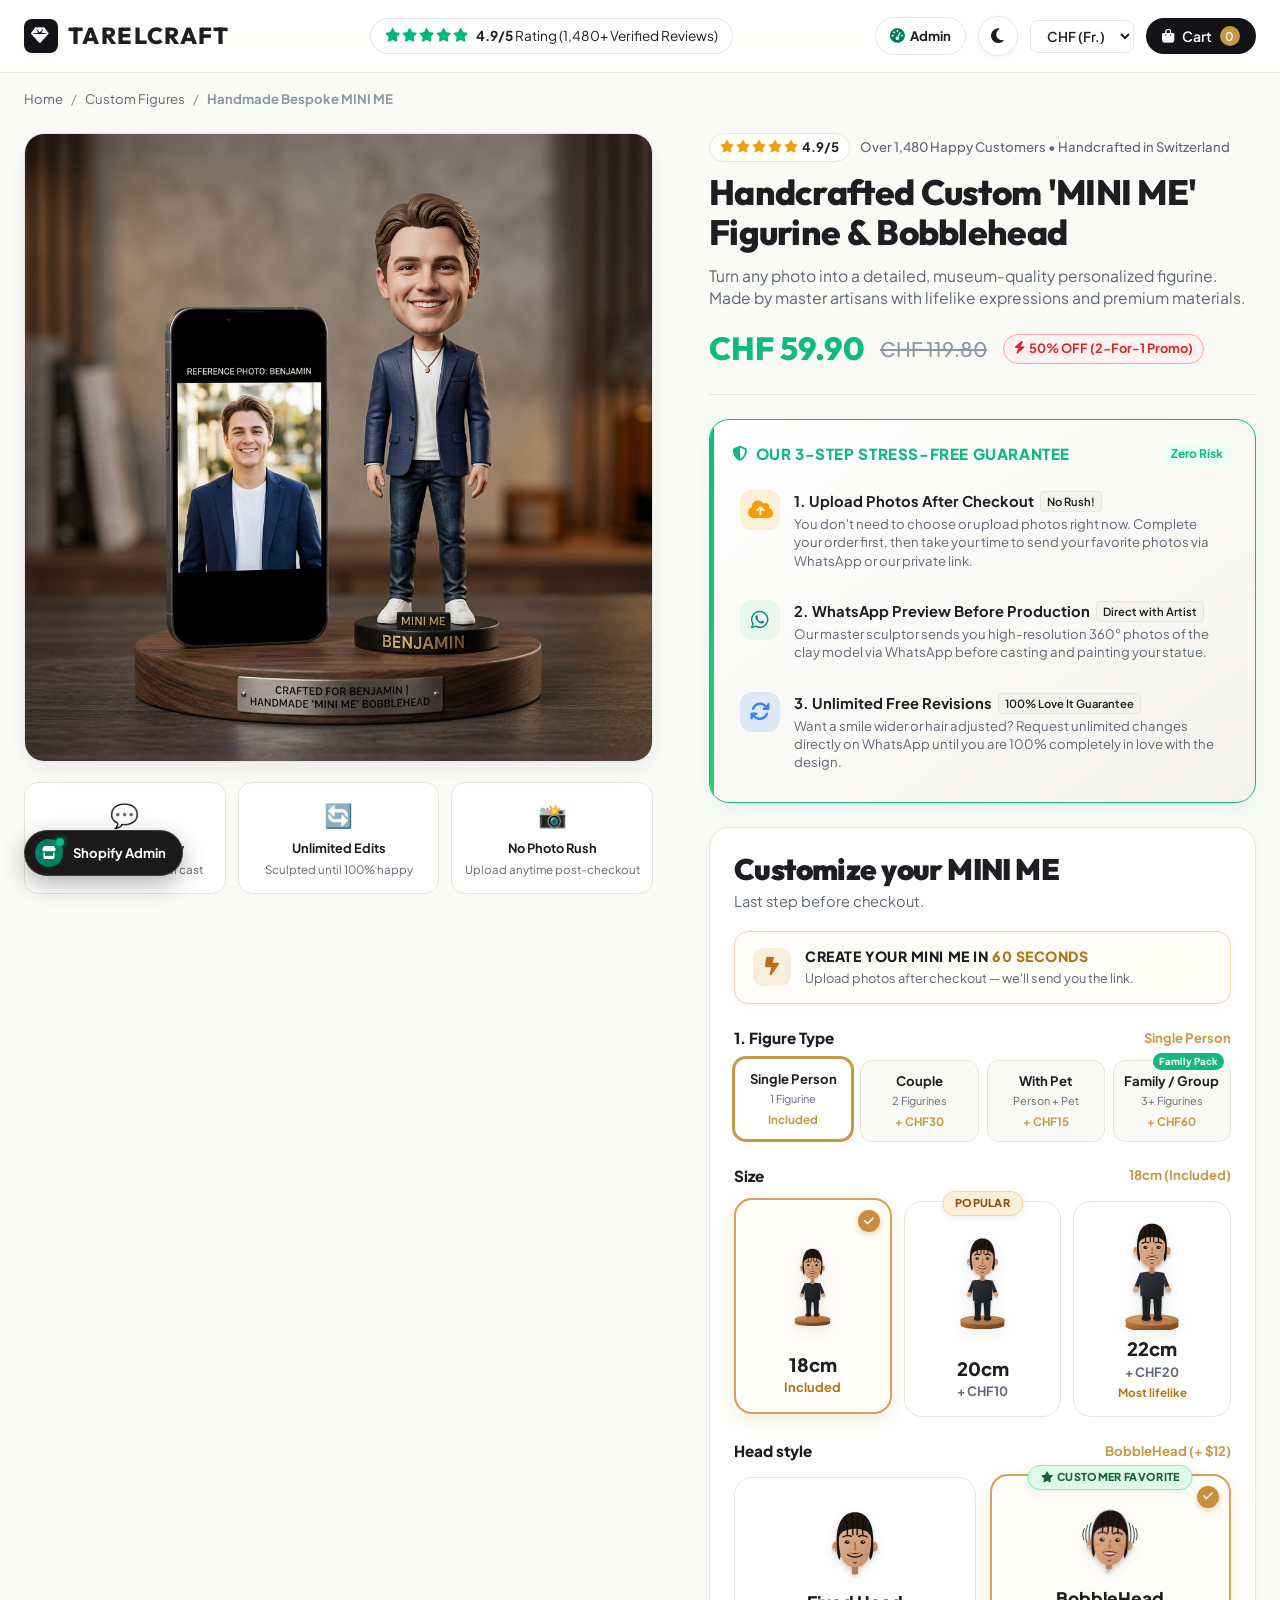
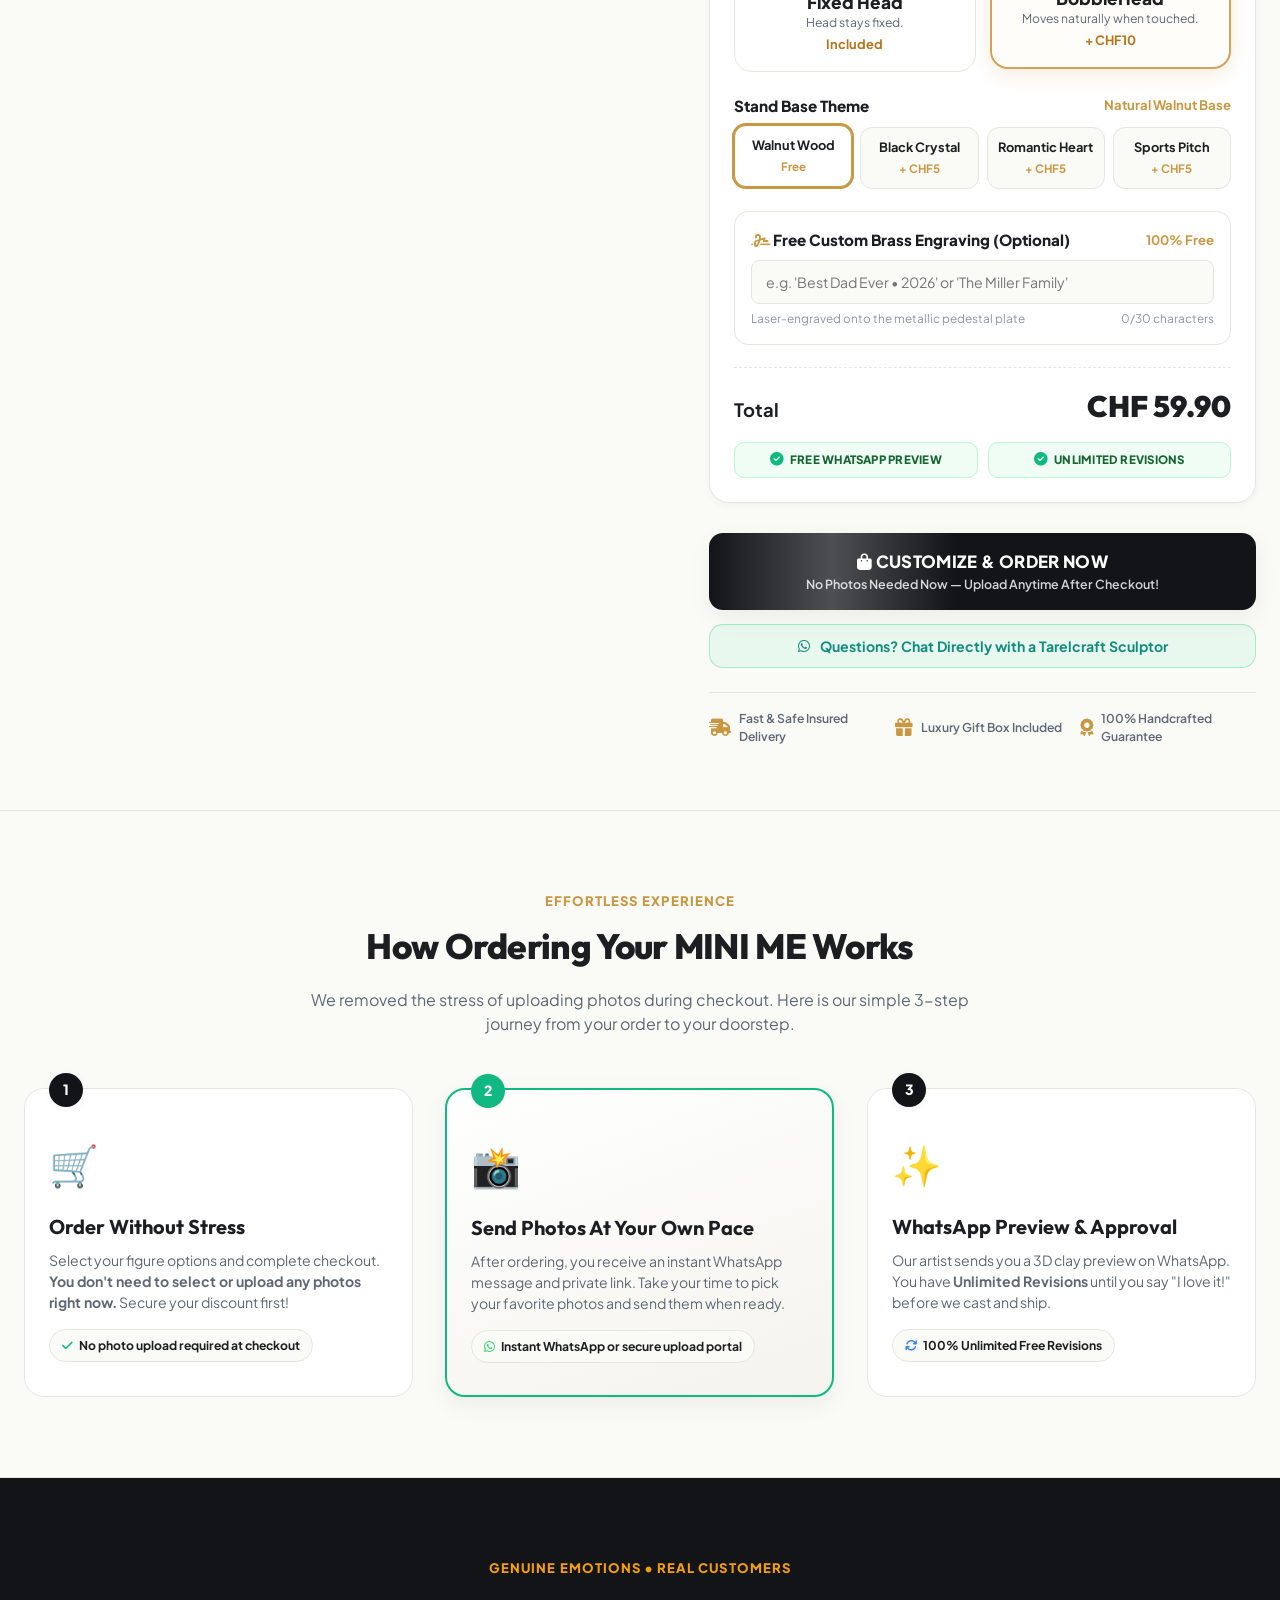
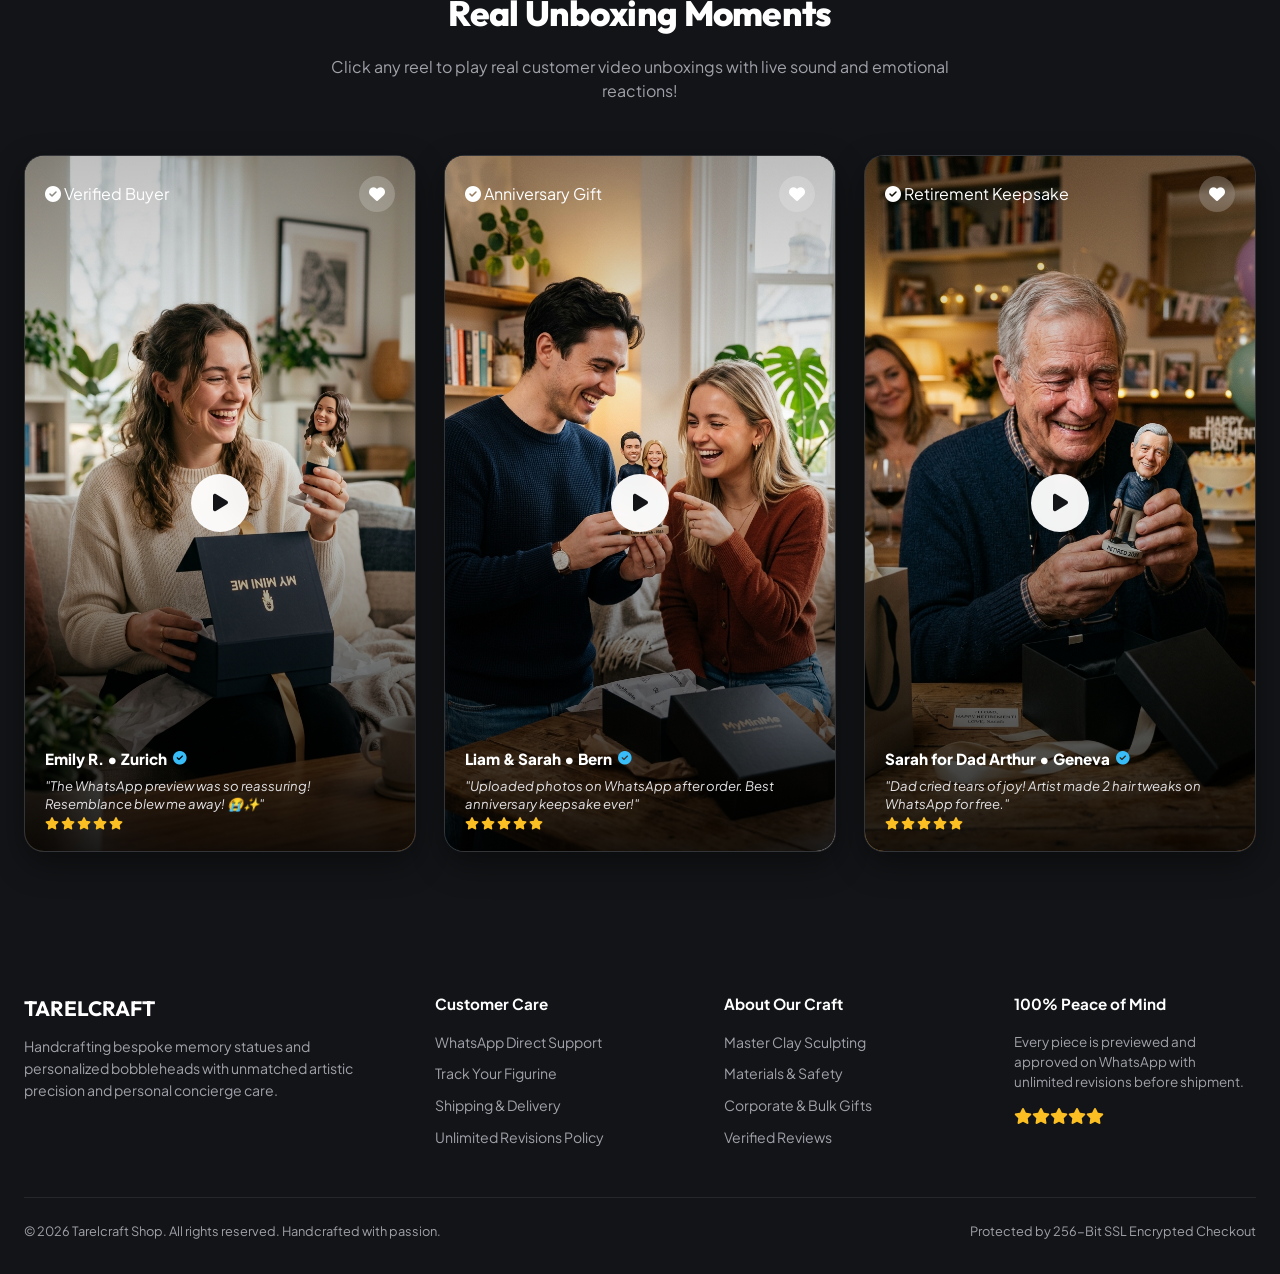
==== commit ff77be7d: "Fix 4.9 star rating fill and resolve question modal cut-off overflow" ====
--- a/index.html
+++ b/index.html
@@ -37,7 +37,7 @@
             <i class="fa-solid fa-star"></i>
             <i class="fa-solid fa-star"></i>
             <i class="fa-solid fa-star"></i>
-            <i class="fa-solid fa-star-half-stroke"></i>
+            <i class="fa-solid fa-star"></i>
           </div>
           <span><strong>4.9/5</strong> Rating (1,480+ Verified Reviews)</span>
         </div>
@@ -960,7 +960,12 @@
           <div style="background: #FEF3C7; color: #92400E; font-weight: 800; width: 26px; height: 26px; border-radius: 50%; display: flex; align-items: center; justify-content: center; flex-shrink: 0;">3</div>
           <div>
             <strong>Step 3: WhatsApp Preview & Unlimited Revisions</strong><br>
-      <button class="buy-button-main" style="margin-top: 24px;" onclick="document.getElementById('interactive-modal').style.display='none'">
+            Review master sculptor HD preview photos on WhatsApp. We adjust clay details until you are 100% satisfied before casting and shipment.
+          </div>
+        </div>
+      </div>
+
+      <button class="buy-button-main" style="margin-top: 24px; width: 100%;" onclick="document.getElementById('interactive-modal').style.display='none'">
         <span>Got It! Continue to Order</span>
       </button>
     </div>
--- a/css/style.css
+++ b/css/style.css
@@ -688,6 +688,10 @@
 
 .stars-badge span.stars {
   color: #F59E0B;
+  display: inline-flex;
+  align-items: center;
+  gap: 2px;
+  font-size: 0.78rem;
 }
 
 .social-proof-text {
@@ -2854,24 +2858,31 @@
   inset: 0;
   background: rgba(0, 0, 0, 0.75);
   backdrop-filter: blur(8px);
-  z-index: 200;
+  -webkit-backdrop-filter: blur(8px);
+  z-index: 9999;
   display: none;
   align-items: center;
   justify-content: center;
   padding: 20px;
+  overflow-y: auto;
+  box-sizing: border-box;
 }
 
 .interactive-modal-box {
   background: var(--bg-card);
   color: var(--text-main);
   border-radius: var(--radius-lg);
-  max-width: 540px;
+  max-width: 500px;
   width: 100%;
-  padding: 32px;
+  max-height: calc(100vh - 40px);
+  overflow-y: auto;
+  padding: 32px 28px 28px;
   position: relative;
   box-shadow: var(--shadow-xl);
   border: 1px solid var(--border-color);
-  animation: modalFadeUp 0.4s cubic-bezier(0.16, 1, 0.3, 1);
+  box-sizing: border-box;
+  margin: auto;
+  animation: modalFadeUp 0.35s cubic-bezier(0.16, 1, 0.3, 1);
 }
 
 @keyframes modalFadeUp {
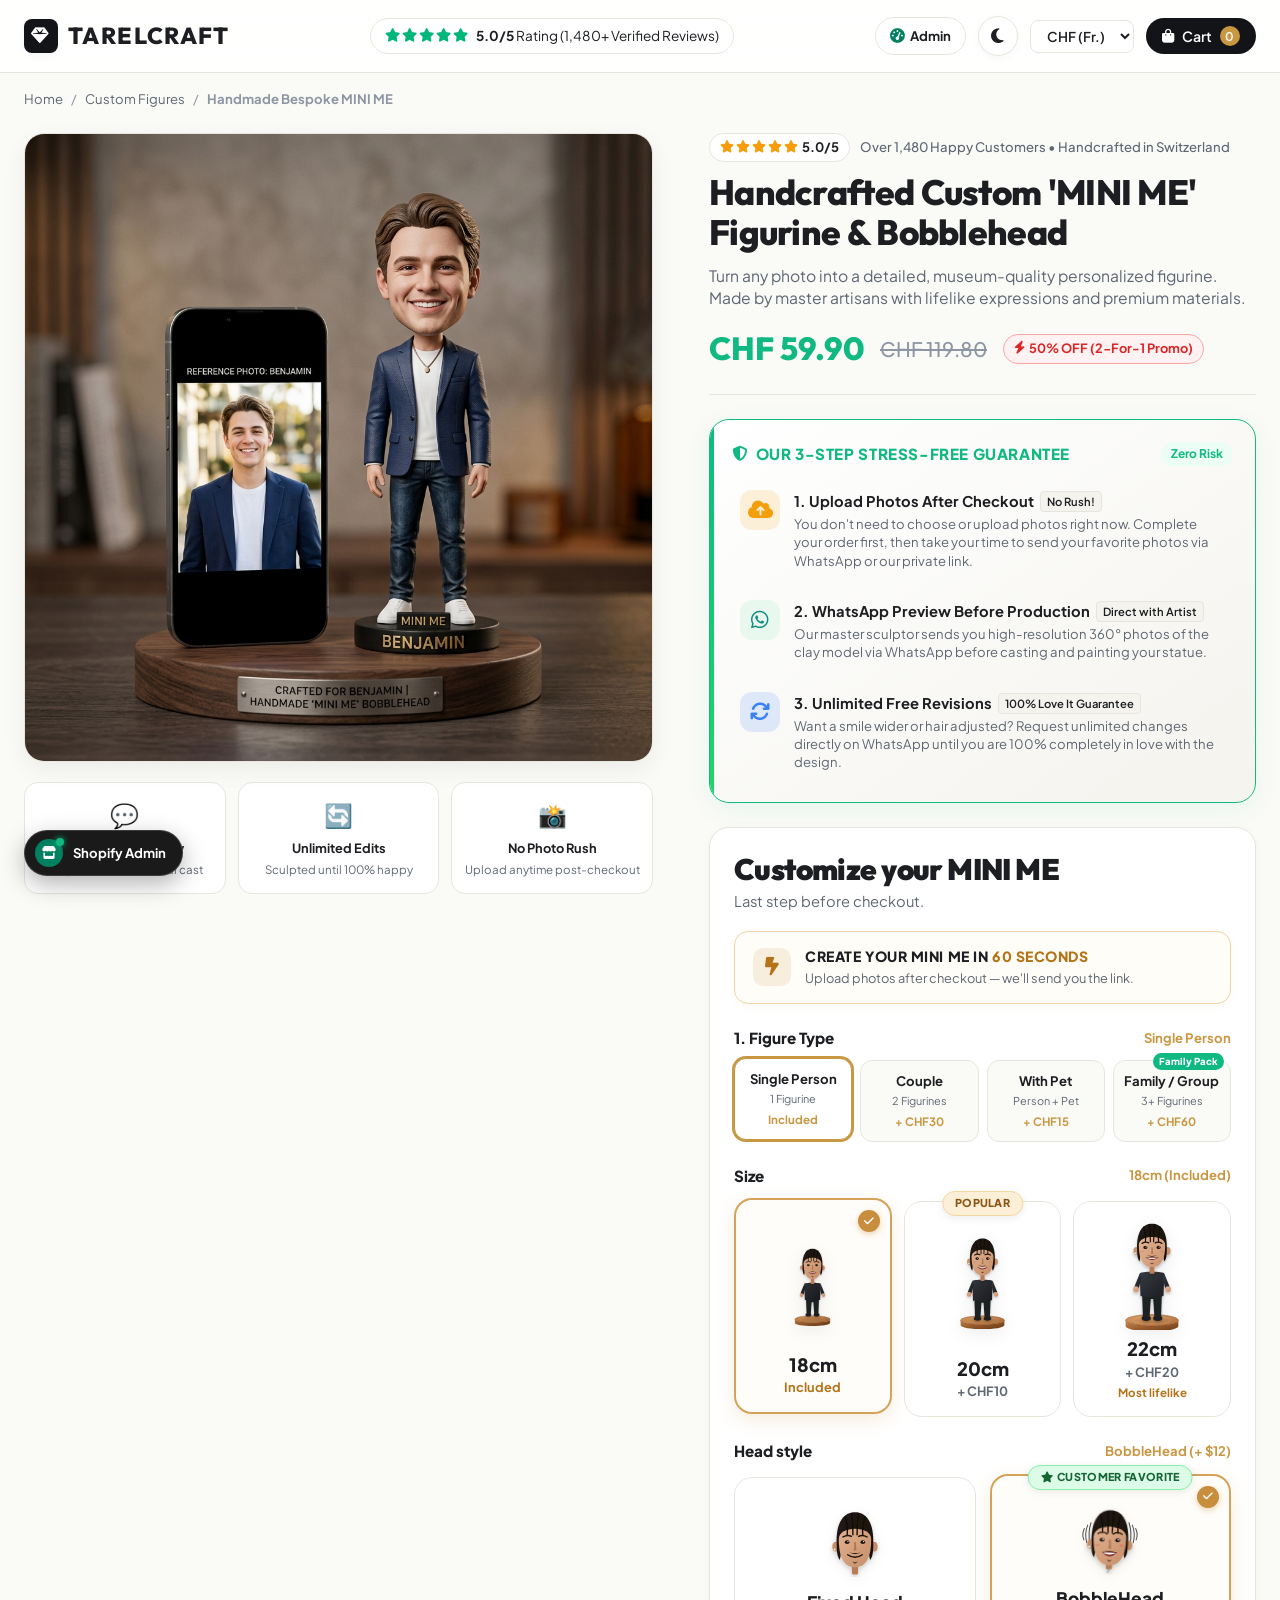
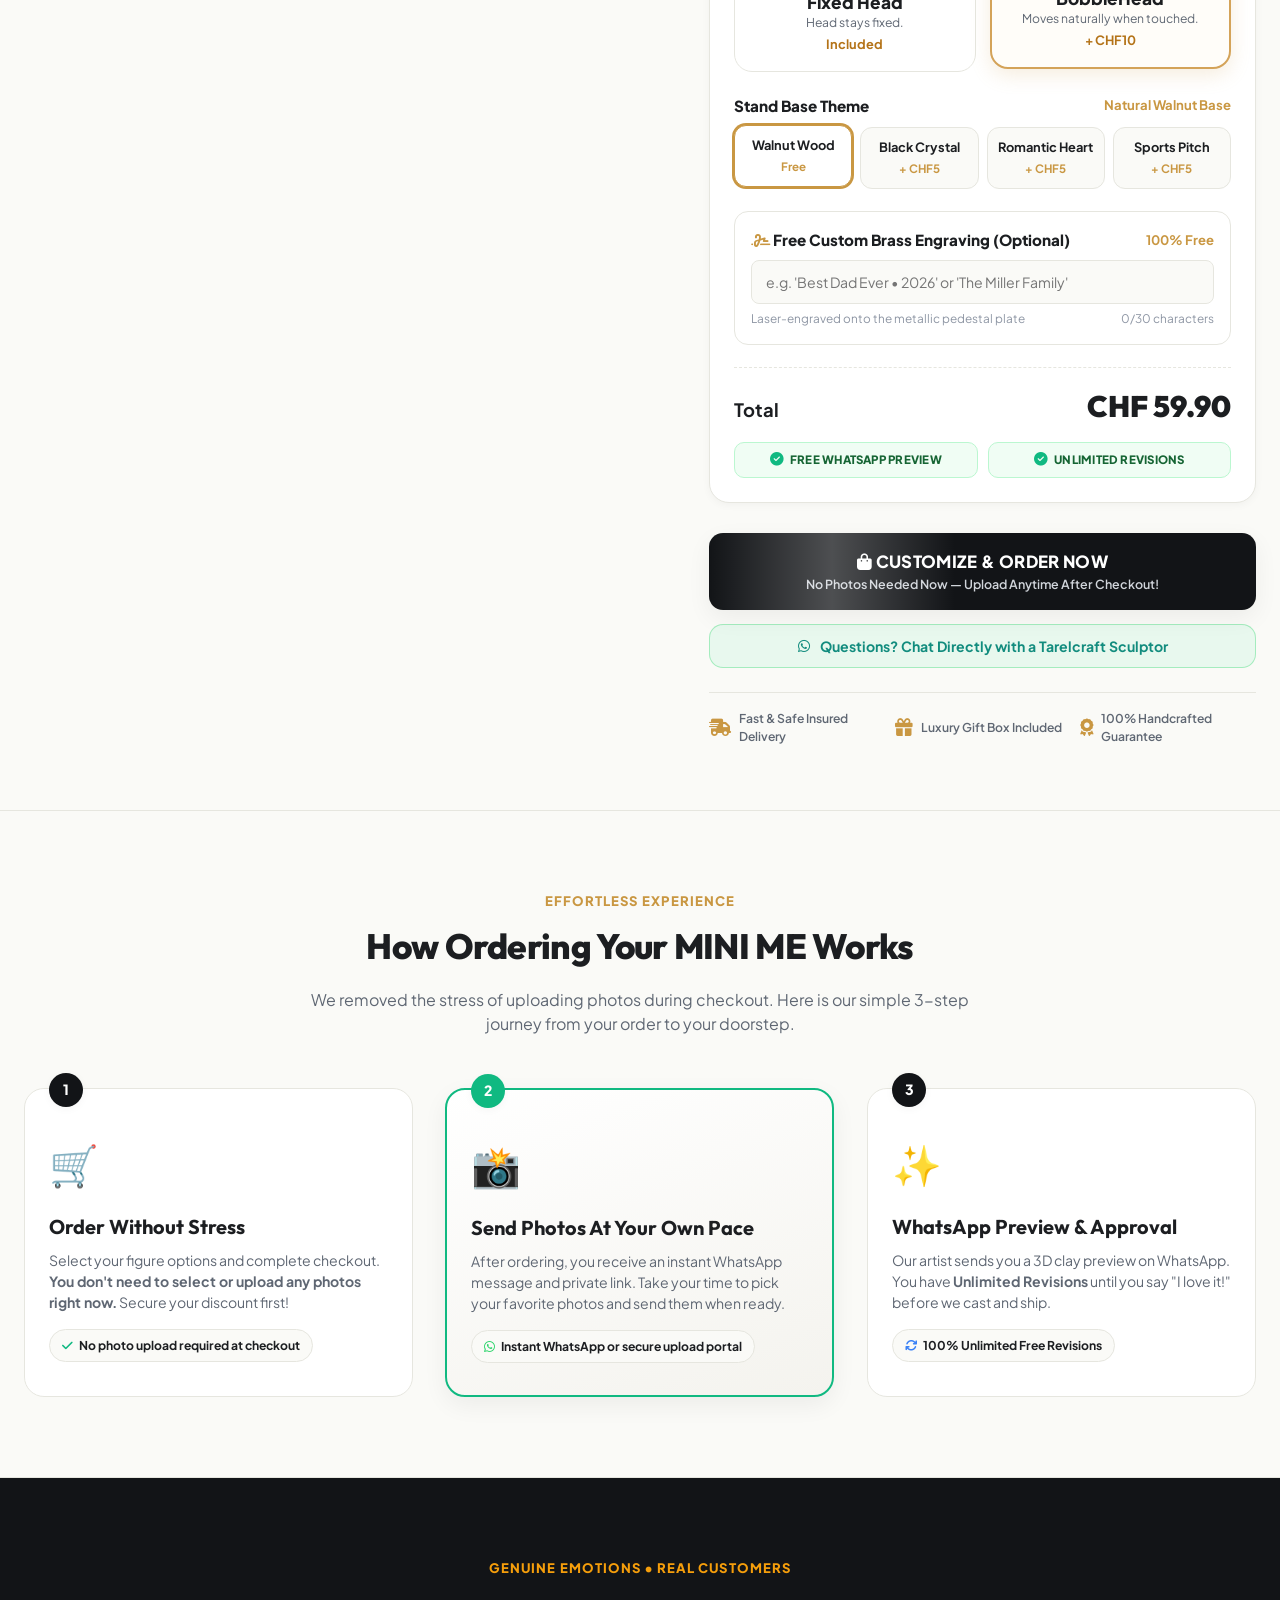
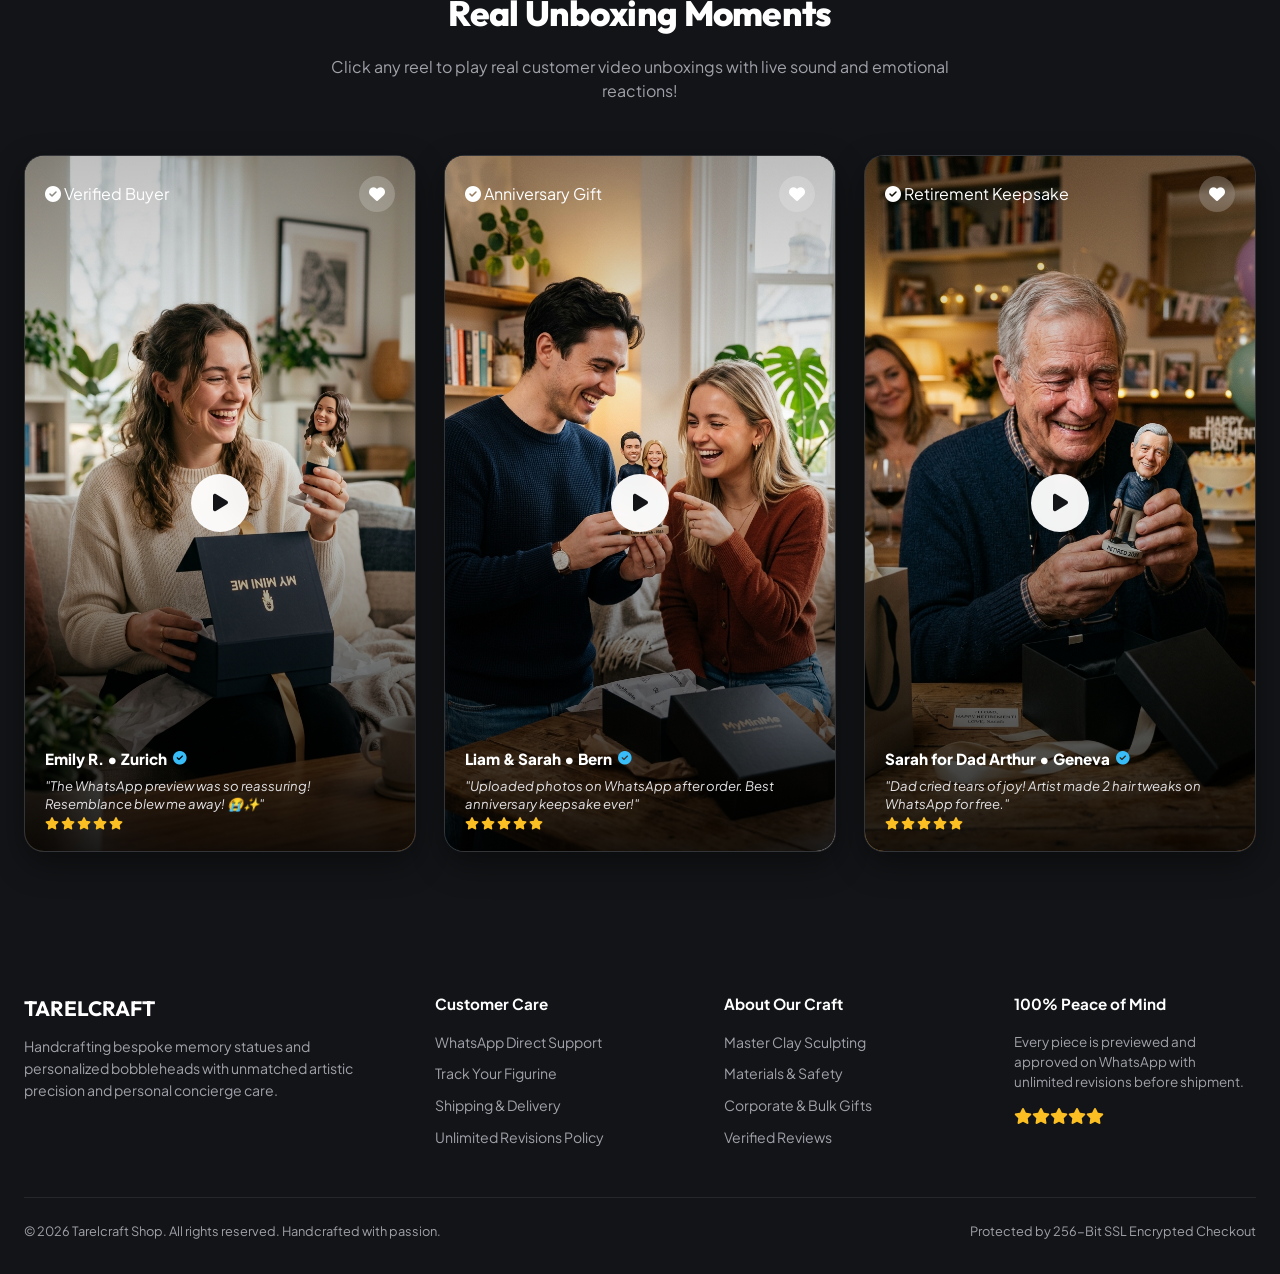
==== commit e4a7ac65: "Update store rating display and defaults from 4.9 to 5.0" ====
--- a/index.html
+++ b/index.html
@@ -39,7 +39,7 @@
             <i class="fa-solid fa-star"></i>
             <i class="fa-solid fa-star"></i>
           </div>
-          <span><strong>4.9/5</strong> Rating (1,480+ Verified Reviews)</span>
+          <span><strong>5.0/5</strong> Rating (1,480+ Verified Reviews)</span>
         </div>
 
         <div class="header-actions">
@@ -122,7 +122,7 @@
             <div class="rating-eyebrow">
               <div class="stars-badge">
                 <span class="stars"><i class="fa-solid fa-star"></i><i class="fa-solid fa-star"></i><i class="fa-solid fa-star"></i><i class="fa-solid fa-star"></i><i class="fa-solid fa-star"></i></span>
-                <span>4.9/5</span>
+                <span>5.0/5</span>
               </div>
               <span class="social-proof-text">Over 1,480 Happy Customers • Handcrafted in Switzerland</span>
             </div>
